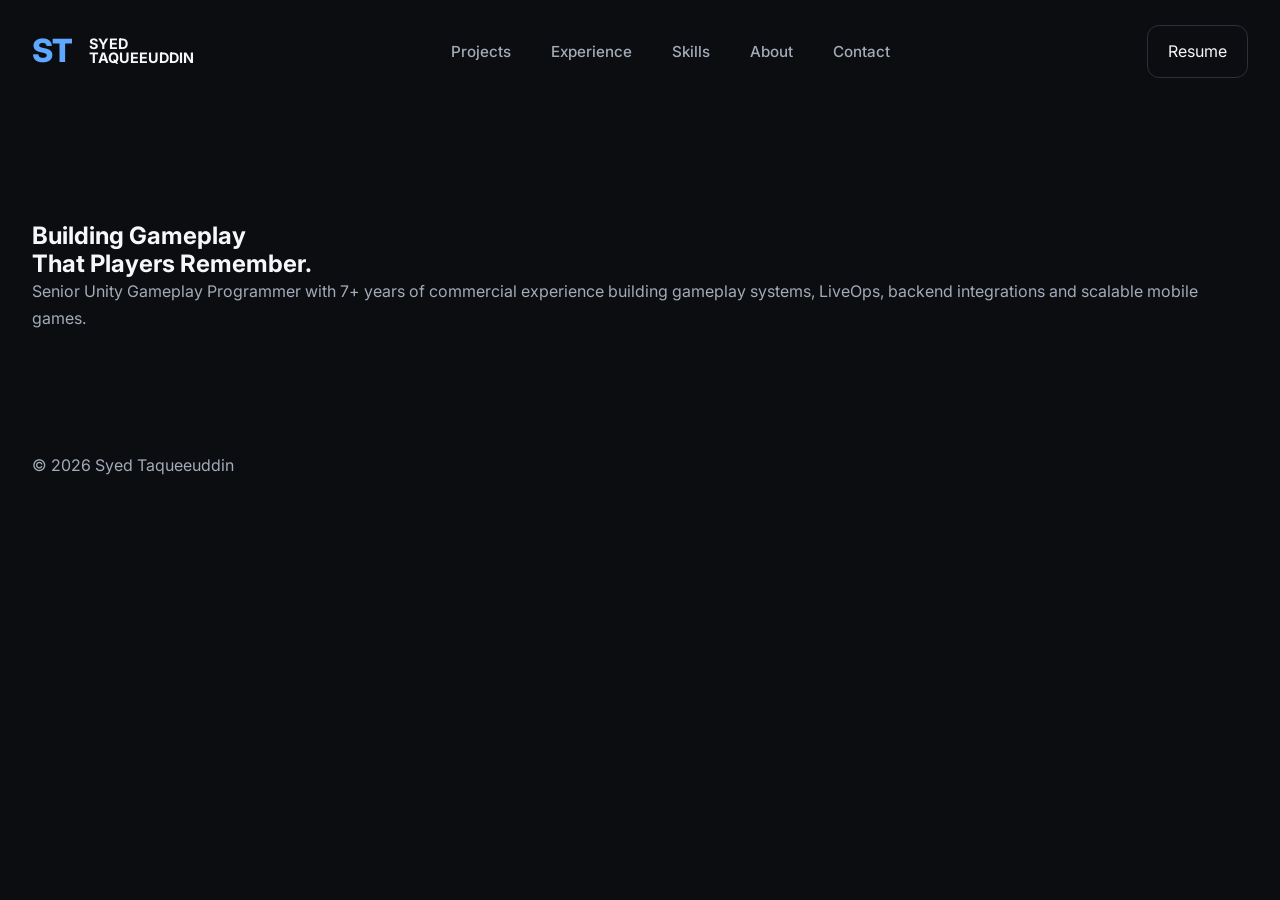
==== index.html @ 88756228 "update: Build premium navigation" ====
<!DOCTYPE html>
<html lang="en">

<head>

    <meta charset="UTF-8">

    <meta name="viewport"
          content="width=device-width, initial-scale=1.0">

    <title>Syed Taqueeuddin | Senior Unity Gameplay Programmer</title>

    <meta name="description"
          content="Senior Unity Gameplay Programmer with 7+ years of commercial experience.">

    <link rel="preconnect" href="https://fonts.googleapis.com">

    <link rel="preconnect"
          href="https://fonts.gstatic.com"
          crossorigin>

    <link rel="stylesheet" href="assets/css/base.css">
    <link rel="stylesheet" href="assets/css/layout.css">
    <link rel="stylesheet" href="assets/css/components.css">
    <link rel="stylesheet" href="assets/css/sections.css">
    <link rel="stylesheet" href="assets/css/utilities.css">

</head>

<body>

<header class="site-header">

    <div class="container">

        <nav class="navbar">

            <a href="#" class="logo">

                <span class="logo-mark">ST</span>

                <span class="logo-text">

                    <span>SYED</span>
                    <span>TAQUEEUDDIN</span>

                </span>

            </a>

            <ul class="nav-links">

                <li><a href="#projects">Projects</a></li>
                <li><a href="#experience">Experience</a></li>
                <li><a href="#skills">Skills</a></li>
                <li><a href="#about">About</a></li>
                <li><a href="#contact">Contact</a></li>

            </ul>

            <a href="#" class="resume-button">

                Resume

            </a>

        </nav>

    </div>

</header>

<main>

    <section class="hero">

        <div class="container">

            <h2>
                Building Gameplay
                <br>
                That Players Remember.
            </h2>

            <p>

                Senior Unity Gameplay Programmer with
                7+ years of commercial experience
                building gameplay systems, LiveOps,
                backend integrations and scalable
                mobile games.

            </p>

        </div>

    </section>

</main>

<footer>

    <div class="container">

        <p>

            © 2026 Syed Taqueeuddin

        </p>

    </div>

</footer>

<script src="assets/js/main.js"></script>

</body>

</html>
---- assets/css/base.css ----
/* ==========================================================================
   GOOGLE FONTS
   ========================================================================== */

@import url('https://fonts.googleapis.com/css2?family=Inter:wght@300;400;500;600;700;800;900&display=swap');


/* ==========================================================================
   DESIGN TOKENS
   ========================================================================== */

:root {

    /* Colors */

    --color-background: #0B0D10;
    --color-surface: #14181F;
    --color-surface-hover: #1A2029;
    --color-border: #2B313B;

    --color-text: #F5F7FA;
    --color-text-muted: #A3ABB8;

    --color-primary: #5FA8FF;
    --color-primary-hover: #7BB9FF;

    --color-success: #42C777;
    --color-warning: #F5B942;
    --color-danger: #E35D6A;


    /* Typography */

    --font-family: "Inter", sans-serif;

    --font-size-xs: 0.75rem;
    --font-size-sm: 0.875rem;
    --font-size-md: 1rem;
    --font-size-lg: 1.125rem;
    --font-size-xl: 1.5rem;
    --font-size-2xl: 2rem;
    --font-size-3xl: 3rem;
    --font-size-4xl: 4.5rem;


    /* Font Weight */

    --font-light: 300;
    --font-regular: 400;
    --font-medium: 500;
    --font-semibold: 600;
    --font-bold: 700;
    --font-extrabold: 800;


    /* Spacing */

    --space-1: 4px;
    --space-2: 8px;
    --space-3: 12px;
    --space-4: 16px;
    --space-5: 24px;
    --space-6: 32px;
    --space-7: 48px;
    --space-8: 64px;
    --space-9: 96px;
    --space-10: 128px;
    --space-11: 160px;


    /* Border Radius */

    --radius-sm: 8px;
    --radius-md: 12px;
    --radius-lg: 16px;
    --radius-xl: 24px;


    /* Shadows */

    --shadow-sm:
            0 4px 10px rgba(0,0,0,0.15);

    --shadow-lg:
            0 20px 50px rgba(0,0,0,0.35);


    /* Layout */

    --container-width: 1280px;

}


/* ==========================================================================
   RESET
   ========================================================================== */

*,
*::before,
*::after {

    margin: 0;
    padding: 0;

    box-sizing: border-box;

}


/* ==========================================================================
   HTML
   ========================================================================== */

html {

    scroll-behavior: smooth;

    color-scheme: dark;

}


/* ==========================================================================
   BODY
   ========================================================================== */

body {

    background: var(--color-background);

    color: var(--color-text);

    font-family: var(--font-family);

    font-size: var(--font-size-md);

    font-weight: var(--font-regular);

    line-height: 1.7;

    text-rendering: optimizeLegibility;

    -webkit-font-smoothing: antialiased;

    -moz-osx-font-smoothing: grayscale;

}


/* ==========================================================================
   TYPOGRAPHY
   ========================================================================== */

h1,
h2,
h3,
h4,
h5,
h6 {

    font-weight: var(--font-bold);

    line-height: 1.15;

}

p {

    color: var(--color-text-muted);

}


/* ==========================================================================
   LINKS
   ========================================================================== */

a {

    color: inherit;

    text-decoration: none;

    transition: color .25s ease;

}

a:hover {

    color: var(--color-primary);

}


/* ==========================================================================
   MEDIA
   ========================================================================== */

img {

    display: block;

    max-width: 100%;

}


/* ==========================================================================
   BUTTONS
   ========================================================================== */

button {

    font: inherit;

}


/* ==========================================================================
   TEXT SELECTION
   ========================================================================== */

::selection {

    background: var(--color-primary);

    color: white;

}


/* ==========================================================================
   SCROLLBAR
   ========================================================================== */

::-webkit-scrollbar {

    width: 10px;

}

::-webkit-scrollbar-track {

    background: var(--color-background);

}

::-webkit-scrollbar-thumb {

    background: #303744;

    border-radius: 999px;

}

::-webkit-scrollbar-thumb:hover {

    background: #4A5363;

}
---- assets/css/layout.css ----
/* ==========================================================================
   CONTAINER
   ========================================================================== */

.container {
    width: min(1280px, calc(100% - 64px));
    margin-inline: auto;
}

/* ==========================================================================
   SECTIONS
   ========================================================================== */

section {
    padding: 120px 0;
}

/* ==========================================================================
   FLEX UTILITIES
   ========================================================================== */

.flex {
    display: flex;
}

.flex-column {
    display: flex;
    flex-direction: column;
}

.flex-center {
    display: flex;
    justify-content: center;
    align-items: center;
}

/* ==========================================================================
   GRID
   ========================================================================== */

.grid {
    display: grid;
}

/* ==========================================================================
   RESPONSIVE
   ========================================================================== */

@media (max-width: 768px) {

    .container {
        width: calc(100% - 32px);
    }

    section {
        padding: 80px 0;
    }

}
---- assets/css/components.css ----
/* ==========================================================================
   HEADER
   ========================================================================== */

.site-header {

    position: sticky;
    top: 0;

    z-index: 1000;

    padding: 24px 0;

}

/* ==========================================================================
   NAVBAR
   ========================================================================== */

.navbar {

    display: flex;

    justify-content: space-between;

    align-items: center;

}

/* ==========================================================================
   LOGO
   ========================================================================== */

.logo {

    display: flex;

    align-items: center;

    gap: 16px;

}

.logo-mark {

    font-size: 2rem;

    font-weight: 800;

    color: var(--color-primary);

}

.logo-text {

    display: flex;

    flex-direction: column;

    line-height: 1;

}

.logo-text span:first-child {

    font-size: .9rem;

    font-weight: 700;

}

.logo-text span:last-child {

    font-size: .9rem;

    font-weight: 700;

}

/* ==========================================================================
   NAV LINKS
   ========================================================================== */

.nav-links {

    list-style: none;

    display: flex;

    gap: 40px;

}

.nav-links a {

    color: var(--color-text-muted);

    font-size: .95rem;

    font-weight: 500;

}

.nav-links a:hover {

    color: var(--color-text);

}

/* ==========================================================================
   RESUME BUTTON
   ========================================================================== */

.resume-button {

    border: 1px solid var(--color-border);

    border-radius: var(--radius-md);

    padding: 12px 20px;

    transition: .25s ease;

}

.resume-button:hover {

    border-color: var(--color-primary);

    color: var(--color-primary);

}
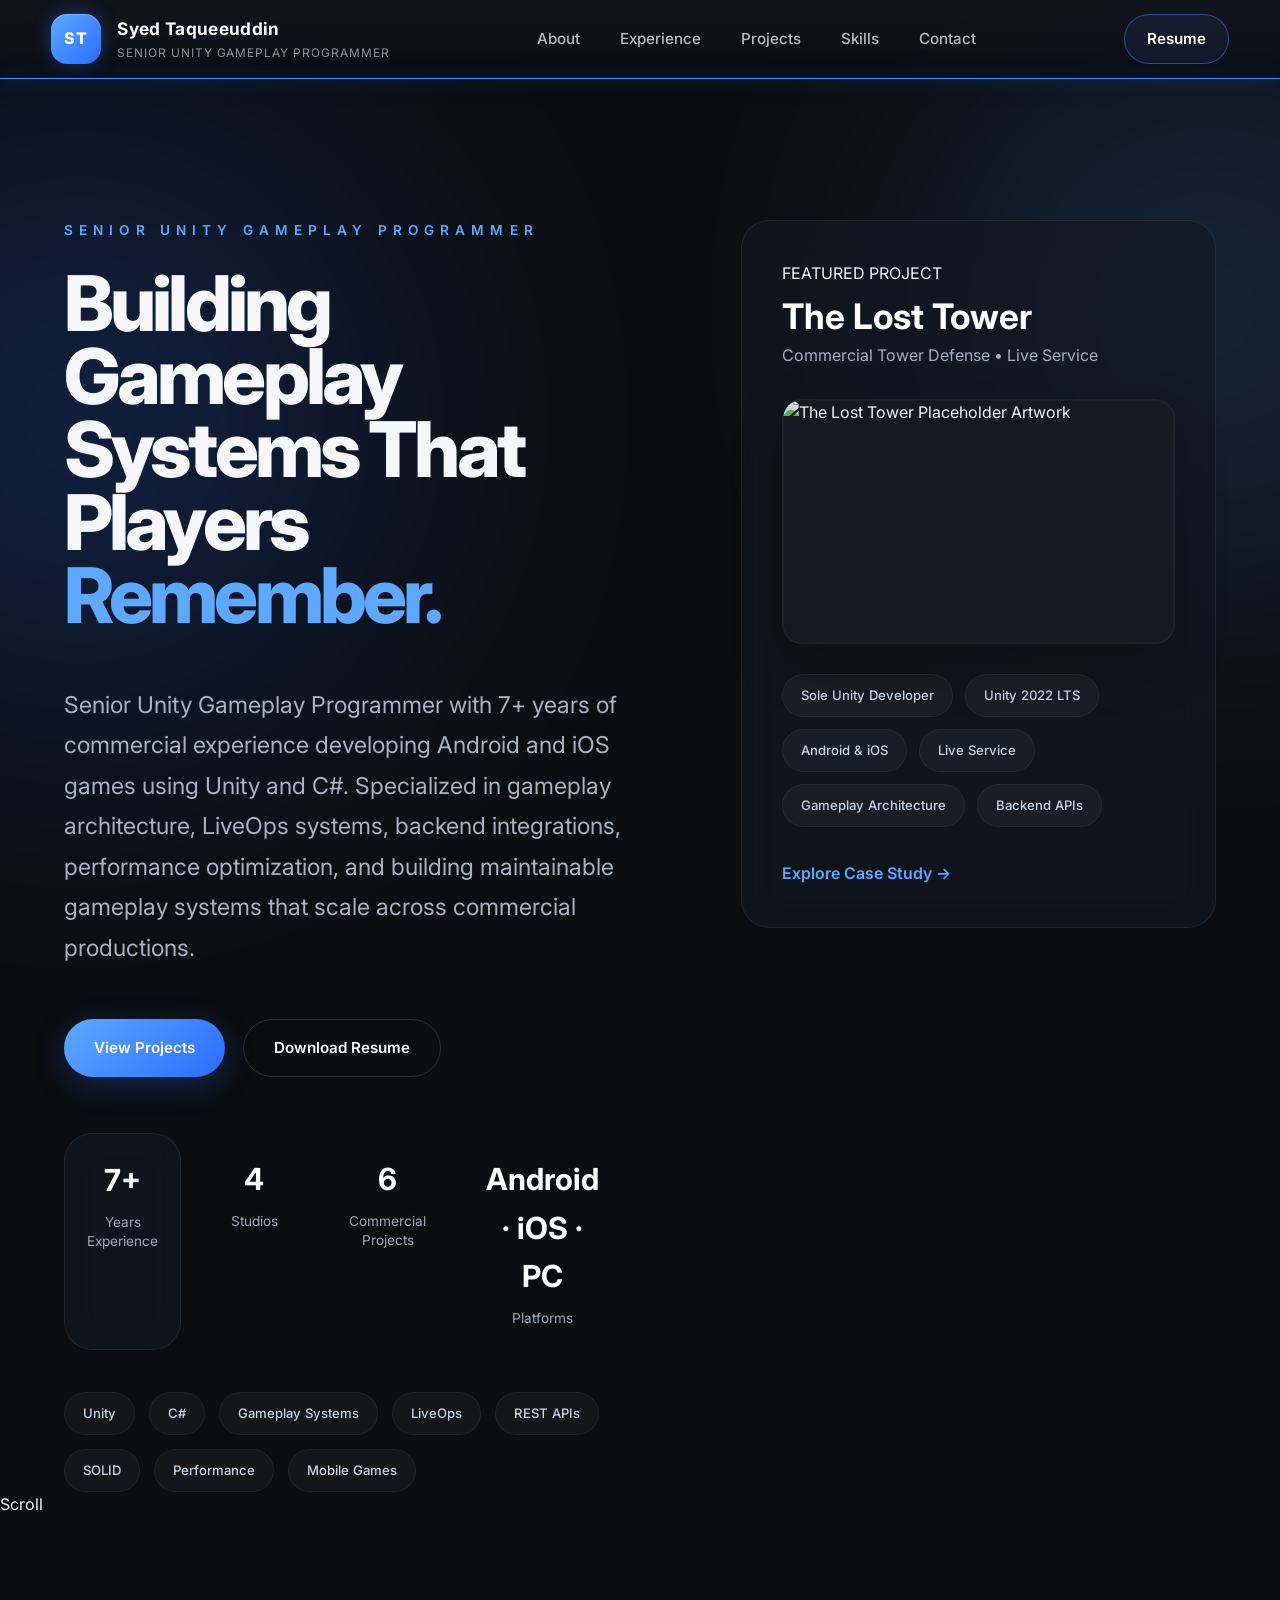
==== commit cd4d6c7e: "update: Premium Portfolio updated" ====
--- a/index.html
+++ b/index.html
@@ -5,112 +5,109 @@
 
     <meta charset="UTF-8">
 
-    <meta name="viewport"
-          content="width=device-width, initial-scale=1.0">
+    <meta name="viewport" content="width=device-width, initial-scale=1.0">
 
     <title>Syed Taqueeuddin | Senior Unity Gameplay Programmer</title>
 
-    <meta name="description"
-          content="Senior Unity Gameplay Programmer with 7+ years of commercial experience.">
+    <meta name="description" content="Senior Unity Gameplay Programmer with 7+ years of commercial experience building gameplay systems, LiveOps, backend integrations, scalable architecture and commercial mobile games.">
+
+    <meta name="author" content="Syed Taqueeuddin">
+
+    <meta name="theme-color" content="#0B0D10">
+
+    <!-- Google Fonts -->
 
     <link rel="preconnect" href="https://fonts.googleapis.com">
 
-    <link rel="preconnect"
-          href="https://fonts.gstatic.com"
-          crossorigin>
+    <link rel="preconnect" href="https://fonts.gstatic.com" crossorigin>
+
+    <link href="https://fonts.googleapis.com/css2?family=Inter:wght@300;400;500;600;700;800&display=swap" rel="stylesheet">
+
+    <!-- Styles -->
 
     <link rel="stylesheet" href="assets/css/base.css">
+
     <link rel="stylesheet" href="assets/css/layout.css">
+
     <link rel="stylesheet" href="assets/css/components.css">
-    <link rel="stylesheet" href="assets/css/sections.css">
-    <link rel="stylesheet" href="assets/css/utilities.css">
+
+    <link rel="stylesheet" href="assets/css/sections/hero.css">
+    
+    <link rel="stylesheet" href="assets/css/sections/featured-project.css">
+    
+    <link rel="stylesheet" href="assets/css/sections/engineering-highlights.css">
+    
+    <link rel="stylesheet" href="assets/css/sections/experience.css">
+    
+    <link rel="stylesheet" href="assets/css/sections/projects.css">
+    
+    <link rel="stylesheet" href="assets/css/sections/philosophy.css">
+    
+    <link rel="stylesheet" href="assets/css/sections/contact.css">
+    
+    <link rel="icon" href="assets/images/icons/favicon.ico">
 
 </head>
 
 <body>
 
-<header class="site-header">
+<!-- ===================================================== -->
+<!-- Header -->
+<!-- ===================================================== -->
 
-    <div class="container">
-
-        <nav class="navbar">
-
-            <a href="#" class="logo">
-
-                <span class="logo-mark">ST</span>
-
-                <span class="logo-text">
-
-                    <span>SYED</span>
-                    <span>TAQUEEUDDIN</span>
-
-                </span>
-
-            </a>
-
-            <ul class="nav-links">
-
-                <li><a href="#projects">Projects</a></li>
-                <li><a href="#experience">Experience</a></li>
-                <li><a href="#skills">Skills</a></li>
-                <li><a href="#about">About</a></li>
-                <li><a href="#contact">Contact</a></li>
-
-            </ul>
-
-            <a href="#" class="resume-button">
-
-                Resume
-
-            </a>
-
-        </nav>
-
-    </div>
-
-</header>
+<div id="header"></div>
 
 <main>
 
-    <section class="hero">
+    <!-- ================================================= -->
+    <!-- Hero -->
+    <!-- ================================================= -->
 
-        <div class="container">
+    <div id="hero"></div>
 
-            <h2>
-                Building Gameplay
-                <br>
-                That Players Remember.
-            </h2>
+    <!-- ================================================= -->
+    <!-- Featured Project -->
+    <!-- ================================================= -->
 
-            <p>
+    <div id="featured-project"></div>
 
-                Senior Unity Gameplay Programmer with
-                7+ years of commercial experience
-                building gameplay systems, LiveOps,
-                backend integrations and scalable
-                mobile games.
+    <!-- ================================================= -->
+    <!-- Engineering Highlights -->
+    <!-- ================================================= -->
 
-            </p>
+    <div id="engineering-highlights"></div>
 
-        </div>
+    <!-- ================================================= -->
+    <!-- Experience -->
+    <!-- ================================================= -->
 
-    </section>
+    <div id="experience"></div>
+
+    <!-- ================================================= -->
+    <!-- Projects -->
+    <!-- ================================================= -->
+
+    <div id="projects"></div>
+
+    <!-- ================================================= -->
+    <!-- Engineering Philosophy -->
+    <!-- ================================================= -->
+
+    <div id="philosophy"></div>
+
+    <!-- ================================================= -->
+    <!-- Contact -->
+    <!-- ================================================= -->
+
+    <div id="contact"></div>
 
 </main>
 
-<footer>
+<!-- ===================================================== -->
+<!-- Footer -->
+<!-- ===================================================== -->
 
-    <div class="container">
-
-        <p>
-
-            © 2026 Syed Taqueeuddin
-
-        </p>
-
-    </div>
-
-</footer>
+<div id="footer"></div>
 
 <script src="assets/js/main.js"></script>
 
--- a/assets/css/base.css
+++ b/assets/css/base.css
@@ -1,10 +1,3 @@
-/* ==========================================================================
-   GOOGLE FONTS
-   ========================================================================== */
-
-@import url('https://fonts.googleapis.com/css2?family=Inter:wght@300;400;500;600;700;800;900&display=swap');
-
-
 /* ==========================================================================
    DESIGN TOKENS
    ========================================================================== */
@@ -14,83 +7,45 @@
     /* Colors */
 
     --color-background: #0B0D10;
-    --color-surface: #14181F;
-    --color-surface-hover: #1A2029;
-    --color-border: #2B313B;
+    --color-surface: #141922;
+    --color-surface-light: #1B2230;
+
+    --color-primary: #5FA8FF;
+    --color-primary-hover: #7AB8FF;
 
     --color-text: #F5F7FA;
-    --color-text-muted: #A3ABB8;
+    --color-text-muted: #A7B0BE;
 
-    --color-primary: #5FA8FF;
-    --color-primary-hover: #7BB9FF;
-
-    --color-success: #42C777;
-    --color-warning: #F5B942;
-    --color-danger: #E35D6A;
-
+    --color-border: rgba(255,255,255,.08);
 
     /* Typography */
 
-    --font-family: "Inter", sans-serif;
-
-    --font-size-xs: 0.75rem;
-    --font-size-sm: 0.875rem;
-    --font-size-md: 1rem;
-    --font-size-lg: 1.125rem;
-    --font-size-xl: 1.5rem;
-    --font-size-2xl: 2rem;
-    --font-size-3xl: 3rem;
-    --font-size-4xl: 4.5rem;
-
-
-    /* Font Weight */
+    --font-family:
+            "Inter",
+            -apple-system,
+            BlinkMacSystemFont,
+            "Segoe UI",
+            sans-serif;
 
     --font-light: 300;
     --font-regular: 400;
     --font-medium: 500;
     --font-semibold: 600;
     --font-bold: 700;
-    --font-extrabold: 800;
-
-
-    /* Spacing */
-
-    --space-1: 4px;
-    --space-2: 8px;
-    --space-3: 12px;
-    --space-4: 16px;
-    --space-5: 24px;
-    --space-6: 32px;
-    --space-7: 48px;
-    --space-8: 64px;
-    --space-9: 96px;
-    --space-10: 128px;
-    --space-11: 160px;
-
-
-    /* Border Radius */
-
-    --radius-sm: 8px;
-    --radius-md: 12px;
-    --radius-lg: 16px;
-    --radius-xl: 24px;
-
-
-    /* Shadows */
-
-    --shadow-sm:
-            0 4px 10px rgba(0,0,0,0.15);
-
-    --shadow-lg:
-            0 20px 50px rgba(0,0,0,0.35);
-
 
     /* Layout */
 
     --container-width: 1280px;
 
+    --section-spacing: 140px;
+
+    --radius-sm: 8px;
+    --radius-md: 14px;
+    --radius-lg: 24px;
+
+    --transition: .25s ease;
+
 }
-
 
 /* ==========================================================================
    RESET
@@ -100,30 +55,19 @@
 *::before,
 *::after {
 
+    box-sizing: border-box;
+
     margin: 0;
+
     padding: 0;
 
-    box-sizing: border-box;
-
 }
-
-
-/* ==========================================================================
-   HTML
-   ========================================================================== */
 
 html {
 
     scroll-behavior: smooth;
 
-    color-scheme: dark;
-
 }
-
-
-/* ==========================================================================
-   BODY
-   ========================================================================== */
 
 body {
 
@@ -133,23 +77,50 @@
 
     font-family: var(--font-family);
 
-    font-size: var(--font-size-md);
+    line-height: 1.6;
 
-    font-weight: var(--font-regular);
-
-    line-height: 1.7;
+    -webkit-font-smoothing: antialiased;
 
     text-rendering: optimizeLegibility;
 
-    -webkit-font-smoothing: antialiased;
+}
 
-    -moz-osx-font-smoothing: grayscale;
+img {
+
+    display: block;
+
+    max-width: 100%;
 
 }
 
+a {
+
+    color: inherit;
+
+    text-decoration: none;
+
+}
+
+button {
+
+    font: inherit;
+
+    border: none;
+
+    background: none;
+
+    cursor: pointer;
+
+}
+
+ul {
+
+    list-style: none;
+
+}
 
 /* ==========================================================================
-   TYPOGRAPHY
+   GLOBAL TYPOGRAPHY
    ========================================================================== */
 
 h1,
@@ -159,9 +130,9 @@
 h5,
 h6 {
 
+    line-height: 1.1;
+
     font-weight: var(--font-bold);
-
-    line-height: 1.15;
 
 }
 
@@ -169,93 +140,4 @@
 
     color: var(--color-text-muted);
 
-}
-
-
-/* ==========================================================================
-   LINKS
-   ========================================================================== */
-
-a {
-
-    color: inherit;
-
-    text-decoration: none;
-
-    transition: color .25s ease;
-
-}
-
-a:hover {
-
-    color: var(--color-primary);
-
-}
-
-
-/* ==========================================================================
-   MEDIA
-   ========================================================================== */
-
-img {
-
-    display: block;
-
-    max-width: 100%;
-
-}
-
-
-/* ==========================================================================
-   BUTTONS
-   ========================================================================== */
-
-button {
-
-    font: inherit;
-
-}
-
-
-/* ==========================================================================
-   TEXT SELECTION
-   ========================================================================== */
-
-::selection {
-
-    background: var(--color-primary);
-
-    color: white;
-
-}
-
-
-/* ==========================================================================
-   SCROLLBAR
-   ========================================================================== */
-
-::-webkit-scrollbar {
-
-    width: 10px;
-
-}
-
-::-webkit-scrollbar-track {
-
-    background: var(--color-background);
-
-}
-
-::-webkit-scrollbar-thumb {
-
-    background: #303744;
-
-    border-radius: 999px;
-
-}
-
-::-webkit-scrollbar-thumb:hover {
-
-    background: #4A5363;
-
 }
--- a/assets/css/layout.css
+++ b/assets/css/layout.css
@@ -3,8 +3,11 @@
    ========================================================================== */
 
 .container {
-    width: min(1280px, calc(100% - 64px));
+
+    width: min(100% - 64px, var(--container-width));
+
     margin-inline: auto;
+
 }
 
 /* ==========================================================================
@@ -12,48 +15,100 @@
    ========================================================================== */
 
 section {
-    padding: 120px 0;
+
+    position: relative;
+
+    padding: var(--section-spacing) 0;
+
 }
 
 /* ==========================================================================
-   FLEX UTILITIES
+   GRID HELPERS
+   ========================================================================== */
+
+.grid {
+
+    display: grid;
+
+}
+
+.grid-2 {
+
+    display: grid;
+
+    grid-template-columns: repeat(2, minmax(0, 1fr));
+
+    gap: 64px;
+
+}
+
+.grid-3 {
+
+    display: grid;
+
+    grid-template-columns: repeat(3, minmax(0, 1fr));
+
+    gap: 40px;
+
+}
+
+/* ==========================================================================
+   FLEX HELPERS
    ========================================================================== */
 
 .flex {
+
     display: flex;
-}
 
-.flex-column {
-    display: flex;
-    flex-direction: column;
 }
 
 .flex-center {
+
     display: flex;
+
+    align-items: center;
+
     justify-content: center;
-    align-items: center;
+
 }
 
-/* ==========================================================================
-   GRID
-   ========================================================================== */
+.flex-between {
 
-.grid {
-    display: grid;
+    display: flex;
+
+    align-items: center;
+
+    justify-content: space-between;
+
 }
 
 /* ==========================================================================
    RESPONSIVE
    ========================================================================== */
 
-@media (max-width: 768px) {
+@media (max-width: 992px) {
+
+    .grid-2,
+    .grid-3 {
+
+        grid-template-columns: 1fr;
+
+    }
 
     .container {
-        width: calc(100% - 32px);
+
+        width: min(100% - 40px, var(--container-width));
+
     }
 
+}
+
+@media (max-width: 640px) {
+
     section {
-        padding: 80px 0;
+
+        padding: 96px 0;
+
     }
 
 }
--- a/assets/css/components.css
+++ b/assets/css/components.css
@@ -1,132 +1,588 @@
-/* ==========================================================================
+/* ===========================================================
    HEADER
-   ========================================================================== */
-
-.site-header {
-
-    position: sticky;
-    top: 0;
-
-    z-index: 1000;
-
-    padding: 24px 0;
-
-}
-
-/* ==========================================================================
-   NAVBAR
-   ========================================================================== */
-
-.navbar {
-
-    display: flex;
-
-    justify-content: space-between;
-
-    align-items: center;
-
-}
-
-/* ==========================================================================
-   LOGO
-   ========================================================================== */
-
-.logo {
-
-    display: flex;
-
-    align-items: center;
-
-    gap: 16px;
-
-}
-
-.logo-mark {
-
-    font-size: 2rem;
-
-    font-weight: 800;
-
-    color: var(--color-primary);
-
-}
-
-.logo-text {
-
-    display: flex;
-
-    flex-direction: column;
-
-    line-height: 1;
-
-}
-
-.logo-text span:first-child {
-
-    font-size: .9rem;
-
-    font-weight: 700;
-
-}
-
-.logo-text span:last-child {
-
-    font-size: .9rem;
-
-    font-weight: 700;
-
-}
-
-/* ==========================================================================
-   NAV LINKS
-   ========================================================================== */
-
-.nav-links {
-
-    list-style: none;
-
-    display: flex;
-
-    gap: 40px;
-
-}
-
-.nav-links a {
-
-    color: var(--color-text-muted);
-
-    font-size: .95rem;
-
-    font-weight: 500;
-
-}
-
-.nav-links a:hover {
-
-    color: var(--color-text);
-
-}
-
-/* ==========================================================================
-   RESUME BUTTON
-   ========================================================================== */
-
-.resume-button {
-
-    border: 1px solid var(--color-border);
-
-    border-radius: var(--radius-md);
-
-    padding: 12px 20px;
-
-    transition: .25s ease;
-
-}
-
-.resume-button:hover {
-
-    border-color: var(--color-primary);
-
-    color: var(--color-primary);
+=========================================================== */
+
+.site-header{
+
+    position:fixed;
+
+    top:0;
+    left:0;
+    right:0;
+
+    z-index:1000;
+
+    background:rgba(10,13,20,.82);
+
+    backdrop-filter:blur(22px);
+
+    -webkit-backdrop-filter:blur(22px);
+
+    border-bottom:1px solid rgba(255,255,255,.05);
+
+    transition:
+            background .35s ease,
+            border-color .35s ease,
+            box-shadow .35s ease;
+
+}
+
+.site-header::before{
+
+    content:"";
+
+    position:absolute;
+
+    inset:0;
+
+    pointer-events:none;
+
+    background:
+            linear-gradient(
+                    180deg,
+                    rgba(255,255,255,.03),
+                    rgba(255,255,255,0)
+            );
+
+}
+
+.header-container{
+
+    width:min(1180px,92%);
+
+    margin:auto;
+
+    height:78px;
+
+    display:flex;
+
+    align-items:center;
+
+    justify-content:space-between;
+
+    position:relative;
+
+    z-index:2;
+
+}
+
+/* ===========================================================
+   BLUE GLOW
+=========================================================== */
+
+.header-glow{
+
+    position:absolute;
+
+    left:0;
+
+    right:0;
+
+    bottom:-1px;
+
+    width:100%;
+
+    height:1px;
+
+    background:#4d90ff;
+
+    box-shadow:
+
+            0 0 16px rgba(77,144,255,.75),
+
+            0 0 32px rgba(77,144,255,.45),
+
+            0 0 60px rgba(77,144,255,.22);
+
+}
+
+/* ===========================================================
+   BRAND
+=========================================================== */
+
+.brand{
+
+    display:flex;
+
+    align-items:center;
+
+    gap:16px;
+
+    text-decoration:none;
+
+}
+
+.brand-badge{
+
+    width:50px;
+
+    height:50px;
+
+    border-radius:16px;
+
+    display:flex;
+
+    align-items:center;
+
+    justify-content:center;
+
+    font-size:1rem;
+
+    font-weight:800;
+
+    letter-spacing:.06em;
+
+    color:#ffffff;
+
+    background:
+
+            linear-gradient(
+                    135deg,
+                    #5ca9ff,
+                    #2b6dff
+            );
+
+    box-shadow:
+
+            0 0 18px rgba(72,130,255,.35),
+
+            inset 0 1px 1px rgba(255,255,255,.25);
+
+    transition:
+            transform .35s ease,
+            box-shadow .35s ease;
+
+}
+
+.brand:hover .brand-badge{
+
+    transform:translateY(-2px);
+
+    box-shadow:
+
+            0 0 28px rgba(77,144,255,.65),
+
+            0 10px 30px rgba(31,80,200,.35);
+
+}
+
+.brand-text{
+
+    display:flex;
+
+    flex-direction:column;
+
+}
+
+.brand-name{
+
+    font-size:1.08rem;
+
+    font-weight:700;
+
+    color:#ffffff;
+
+    letter-spacing:.02em;
+
+}
+
+.brand-role{
+
+    margin-top:2px;
+
+    font-size:.74rem;
+
+    letter-spacing:.08em;
+
+    text-transform:uppercase;
+
+    color:rgba(255,255,255,.55);
+
+}
+
+/* ===========================================================
+   NAVIGATION
+=========================================================== */
+
+.desktop-nav{
+
+    display:flex;
+
+    align-items:center;
+
+    gap:40px;
+
+}
+
+.desktop-nav a{
+
+    position:relative;
+
+    text-decoration:none;
+
+    color:rgba(255,255,255,.72);
+
+    font-size:.95rem;
+
+    font-weight:500;
+
+    transition:
+
+            color .3s ease,
+
+            transform .3s ease;
+
+}
+
+.desktop-nav a:hover{
+
+    color:#ffffff;
+
+    transform:translateY(-1px);
+
+}
+
+.desktop-nav a::after{
+
+    content:"";
+
+    position:absolute;
+
+    left:50%;
+
+    bottom:-10px;
+
+    transform:translateX(-50%);
+
+    width:0;
+
+    height:2px;
+
+    border-radius:50px;
+
+    background:#4d90ff;
+
+    transition:width .3s ease;
+
+    box-shadow:
+
+            0 0 10px rgba(77,144,255,.9);
+
+}
+
+.desktop-nav a:hover::after{
+
+    width:100%;
+
+}
+
+/* ===========================================================
+   RESUME
+=========================================================== */
+
+.header-actions{
+
+    display:flex;
+
+    align-items:center;
+
+}
+
+.resume-link{
+
+    color:#ffffff;
+
+    text-decoration:none;
+
+    font-size:.95rem;
+
+    font-weight:600;
+
+    padding:12px 22px;
+
+    border-radius:999px;
+
+    border:1px solid rgba(77,144,255,.45);
+
+    background:rgba(77,144,255,.08);
+
+    transition:
+
+            transform .35s ease,
+
+            border-color .35s ease,
+
+            background .35s ease,
+
+            box-shadow .35s ease;
+
+}
+
+.resume-link:hover{
+
+    transform:translateY(-2px);
+
+    background:rgba(77,144,255,.16);
+
+    border-color:#4d90ff;
+
+    box-shadow:
+
+            0 0 18px rgba(77,144,255,.35),
+
+            0 8px 22px rgba(0,0,0,.28);
+
+}
+
+/* ===========================================================
+   HEADER HOVER
+=========================================================== */
+
+.site-header:hover{
+
+    background:rgba(10,14,22,.88);
+
+    border-bottom:1px solid rgba(77,144,255,.18);
+
+}
+
+/* ===========================================================
+   RESPONSIVE
+=========================================================== */
+
+@media (max-width:1024px){
+
+    .desktop-nav{
+
+        gap:28px;
+
+    }
+
+}
+
+@media (max-width:860px){
+
+    .desktop-nav{
+
+        display:none;
+
+    }
+
+    .brand-role{
+
+        display:none;
+
+    }
+
+}
+
+@media (max-width:640px){
+
+    .header-container{
+
+        height:72px;
+
+    }
+
+    .brand-badge{
+
+        width:44px;
+
+        height:44px;
+
+        border-radius:14px;
+
+        font-size:.9rem;
+
+    }
+
+    .brand-name{
+
+        font-size:1rem;
+
+    }
+
+    .resume-link{
+
+        padding:10px 18px;
+
+        font-size:.9rem;
+
+    }
+
+}
+
+@media (max-width:420px){
+
+    .brand-text{
+
+        display:none;
+
+    }
+
+}
+/* ===========================================================
+   BUTTONS
+=========================================================== */
+.btn-primary,
+.btn-secondary{
+
+    display:inline-flex;
+
+    align-items:center;
+
+    justify-content:center;
+
+    gap:.5rem;
+
+    padding:16px 30px;
+
+    border-radius:999px;
+
+    font-size:.95rem;
+
+    font-weight:600;
+
+    text-decoration:none;
+
+    cursor:pointer;
+
+    transition:
+            transform .3s ease,
+            background .3s ease,
+            border-color .3s ease,
+            color .3s ease,
+            box-shadow .3s ease;
+
+}
+.btn-primary{
+
+    color:#ffffff;
+
+    background:linear-gradient(
+            135deg,
+            #5EA8FF,
+            #2B6DFF
+    );
+
+    border:none;
+
+    box-shadow:
+            0 8px 30px rgba(45,110,255,.28);
+
+}
+.btn-primary:hover{
+
+    transform:translateY(-3px);
+
+    box-shadow:
+            0 16px 40px rgba(45,110,255,.45);
+
+}
+.btn-secondary{
+
+    color:#ffffff;
+
+    background:transparent;
+
+    border:1px solid rgba(255,255,255,.14);
+
+}
+.btn-secondary:hover{
+
+    transform:translateY(-3px);
+
+    border-color:#5EA8FF;
+
+    background:rgba(94,168,255,.08);
+
+}
+/* ===========================================================
+   GLASS CARD
+=========================================================== */
+.glass-card{
+
+    background:rgba(19,24,34,.72);
+
+    border:1px solid rgba(255,255,255,.08);
+
+    backdrop-filter:blur(18px);
+
+    -webkit-backdrop-filter:blur(18px);
+
+    border-radius:28px;
+
+    transition:
+            transform .35s ease,
+            border-color .35s ease,
+            box-shadow .35s ease;
+
+}
+.glass-card:hover{
+
+    transform:translateY(-6px);
+
+    border-color:rgba(94,168,255,.25);
+
+    box-shadow:
+            0 30px 70px rgba(0,0,0,.30);
+
+}
+/* ===========================================================
+   TECHNOLOGY CHIP
+=========================================================== */
+.tech-chip{
+
+    display:inline-flex;
+
+    align-items:center;
+
+    justify-content:center;
+
+    padding:10px 18px;
+
+    border-radius:999px;
+
+    background:rgba(255,255,255,.04);
+
+    border:1px solid rgba(255,255,255,.06);
+
+    color:#C8D4E7;
+
+    font-size:.82rem;
+
+    font-weight:500;
+
+    transition:
+            background .25s ease,
+            border-color .25s ease,
+            transform .25s ease;
+
+}
+.tech-chip:hover{
+
+    transform:translateY(-2px);
+
+    border-color:#5EA8FF;
+
+    background:rgba(94,168,255,.08);
+
+}
+/* ===========================================================
+   SECTION LABEL
+=========================================================== */
+.section-label{
+
+    display:inline-block;
+
+    color:#5EA8FF;
+
+    text-transform:uppercase;
+
+    letter-spacing:.28em;
+
+    font-size:.82rem;
+
+    font-weight:600;
 
 }
--- a/assets/css/sections/hero.css
+++ b/assets/css/sections/hero.css
@@ -0,0 +1,322 @@
+/* ===========================================================
+   HERO
+=========================================================== */
+.hero-section{
+
+    position:relative;
+
+    overflow:hidden;
+
+    min-height:115vh;
+
+    padding-top:220px;
+
+    padding-bottom:120px;
+
+    background:#0B0D10;
+
+}
+.hero-container{
+
+    width:min(1280px,90%);
+
+    margin:0 auto;
+
+    display:grid;
+
+    grid-template-columns:1.08fr .92fr;
+
+    align-items:start;
+
+    gap:120px;
+
+    position:relative;
+
+    z-index:2;
+
+}
+.hero-content{
+
+    display:flex;
+
+    flex-direction:column;
+
+    align-items:flex-start;
+
+}
+.hero-background{
+
+    position:absolute;
+
+    inset:0;
+
+    overflow:hidden;
+
+    pointer-events:none;
+
+}
+.hero-glow{
+
+    position:absolute;
+
+    border-radius:50%;
+
+    filter:blur(140px);
+
+    opacity:.22;
+
+}
+.hero-glow-1{
+
+    width:600px;
+
+    height:600px;
+
+    background:#2B6DFF;
+
+    left:-220px;
+
+    top:120px;
+
+}
+.hero-glow-2{
+
+    width:500px;
+
+    height:500px;
+
+    background:#4E9DFF;
+
+    right:-180px;
+
+    top:60px;
+
+}
+.hero-eyebrow{
+
+    margin-bottom:26px;
+
+    color:#5EA8FF;
+
+    text-transform:uppercase;
+
+    letter-spacing:.45em;
+
+    font-size:.85rem;
+
+    font-weight:600;
+
+}
+.hero-title{
+
+    max-width:820px;
+
+    margin:0;
+
+    font-size:clamp(3.8rem,6vw,6.2rem);
+
+    line-height:.95;
+
+    font-weight:800;
+
+    letter-spacing:-.05em;
+
+    color:#F5F7FA;
+
+}
+.hero-description{
+
+    max-width:640px;
+
+    margin-top:52px;
+
+    color:#A9B3C2;
+
+    font-size:1.45rem;
+
+    line-height:1.75;
+
+}
+.hero-actions{
+
+    display:flex;
+
+    gap:18px;
+
+    margin-top:50px;
+
+    flex-wrap:wrap;
+
+}
+.hero-highlight{
+
+    color:#5EA8FF;
+
+}
+.hero-project-card{
+
+    padding:40px;
+    max-width:520px;
+
+    justify-self:end;
+
+}
+.project-preview{
+
+    margin:30px 0;
+
+    border-radius:20px;
+
+    overflow:hidden;
+
+    aspect-ratio:16 / 10;
+
+    background:#141922;
+    
+    border:1px solid rgba(255,255,255,.05);
+
+    display:flex;
+
+    align-items:center;
+
+    justify-content:center;
+
+    position:relative;
+
+    box-shadow:
+
+            inset 0 0 0 1px rgba(255,255,255,.03),
+
+            0 20px 50px rgba(0,0,0,.25);
+
+}
+.project-preview img{
+
+    width:100%;
+
+    height:100%;
+
+    object-fit:cover;
+
+    transition:
+            transform .5s ease,
+            opacity .35s ease;
+
+}
+/* ===========================================================
+   HERO STATS
+=========================================================== */
+
+.hero-stats{
+
+    display:grid;
+
+    grid-template-columns:repeat(4,1fr);
+
+    gap:16px;
+
+    margin-top:56px;
+
+}
+.hero-stat{
+
+    padding:22px;
+
+    text-align:center;
+
+}
+.hero-stat-number{
+
+    display:block;
+
+    font-size:1.9rem;
+
+    font-weight:700;
+
+    color:#FFFFFF;
+
+    margin-bottom:8px;
+
+}
+.hero-stat-label{
+
+    display:block;
+
+    color:#9FA8B7;
+
+    font-size:.85rem;
+
+    line-height:1.4;
+
+}
+.hero-technologies{
+
+    display:flex;
+
+    flex-wrap:wrap;
+
+    gap:14px;
+
+    margin-top:42px;
+
+}
+.project-highlights{
+
+    display:flex;
+
+    flex-wrap:wrap;
+
+    gap:12px;
+
+    margin-bottom:28px;
+
+}
+.hero-project-card:hover .project-preview img{
+
+    transform:scale(1.03);
+
+}
+.hero-project-card h2{
+
+    margin:10px 0 8px;
+
+    font-size:2.2rem;
+
+    font-weight:700;
+
+    color:#FFFFFF;
+
+}
+.project-type{
+
+    color:#A5AFBF;
+
+    margin-bottom:30px;
+
+    font-size:1rem;
+
+}
+.project-link{
+
+    display:inline-flex;
+
+    align-items:center;
+
+    gap:10px;
+
+    margin-top:6px;
+
+    color:#5EA8FF;
+
+    text-decoration:none;
+
+    font-weight:600;
+
+    transition:.3s;
+
+}
+.project-link:hover{
+
+    transform:translateX(5px);
+
+}
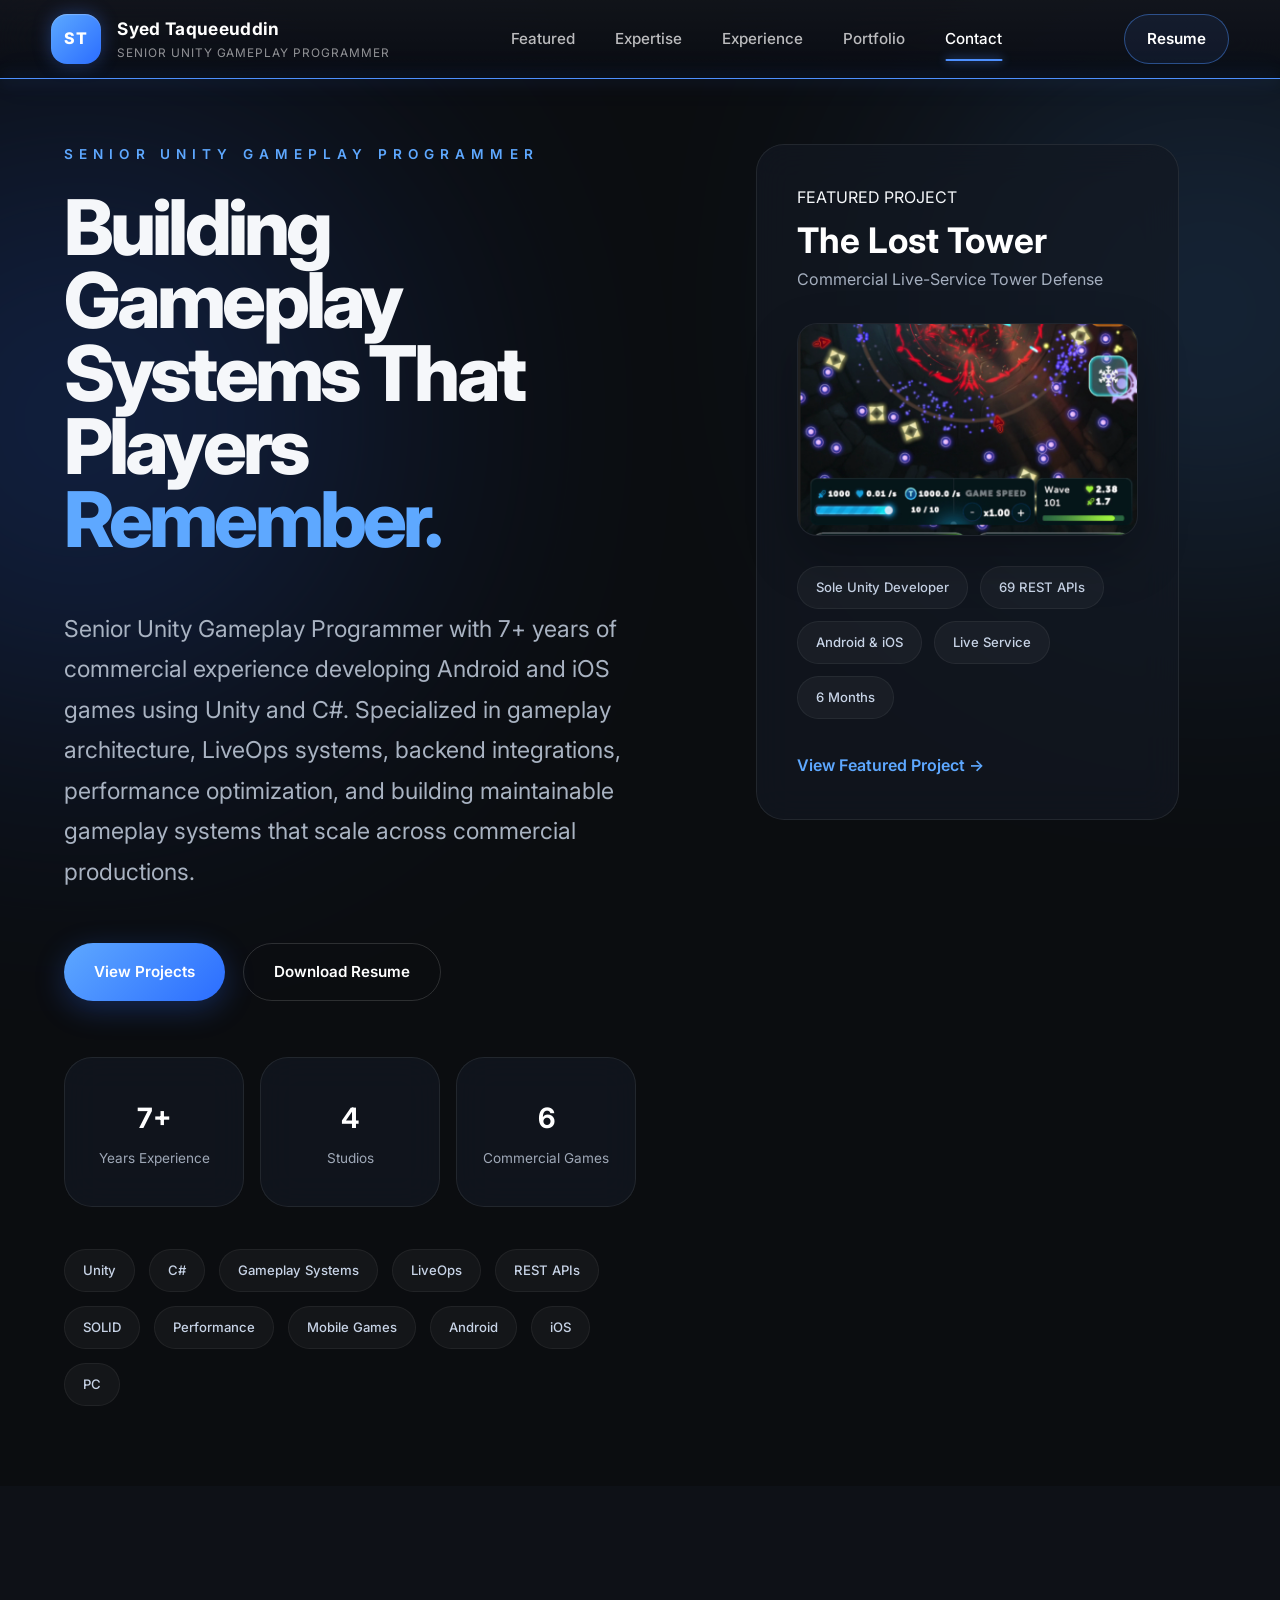
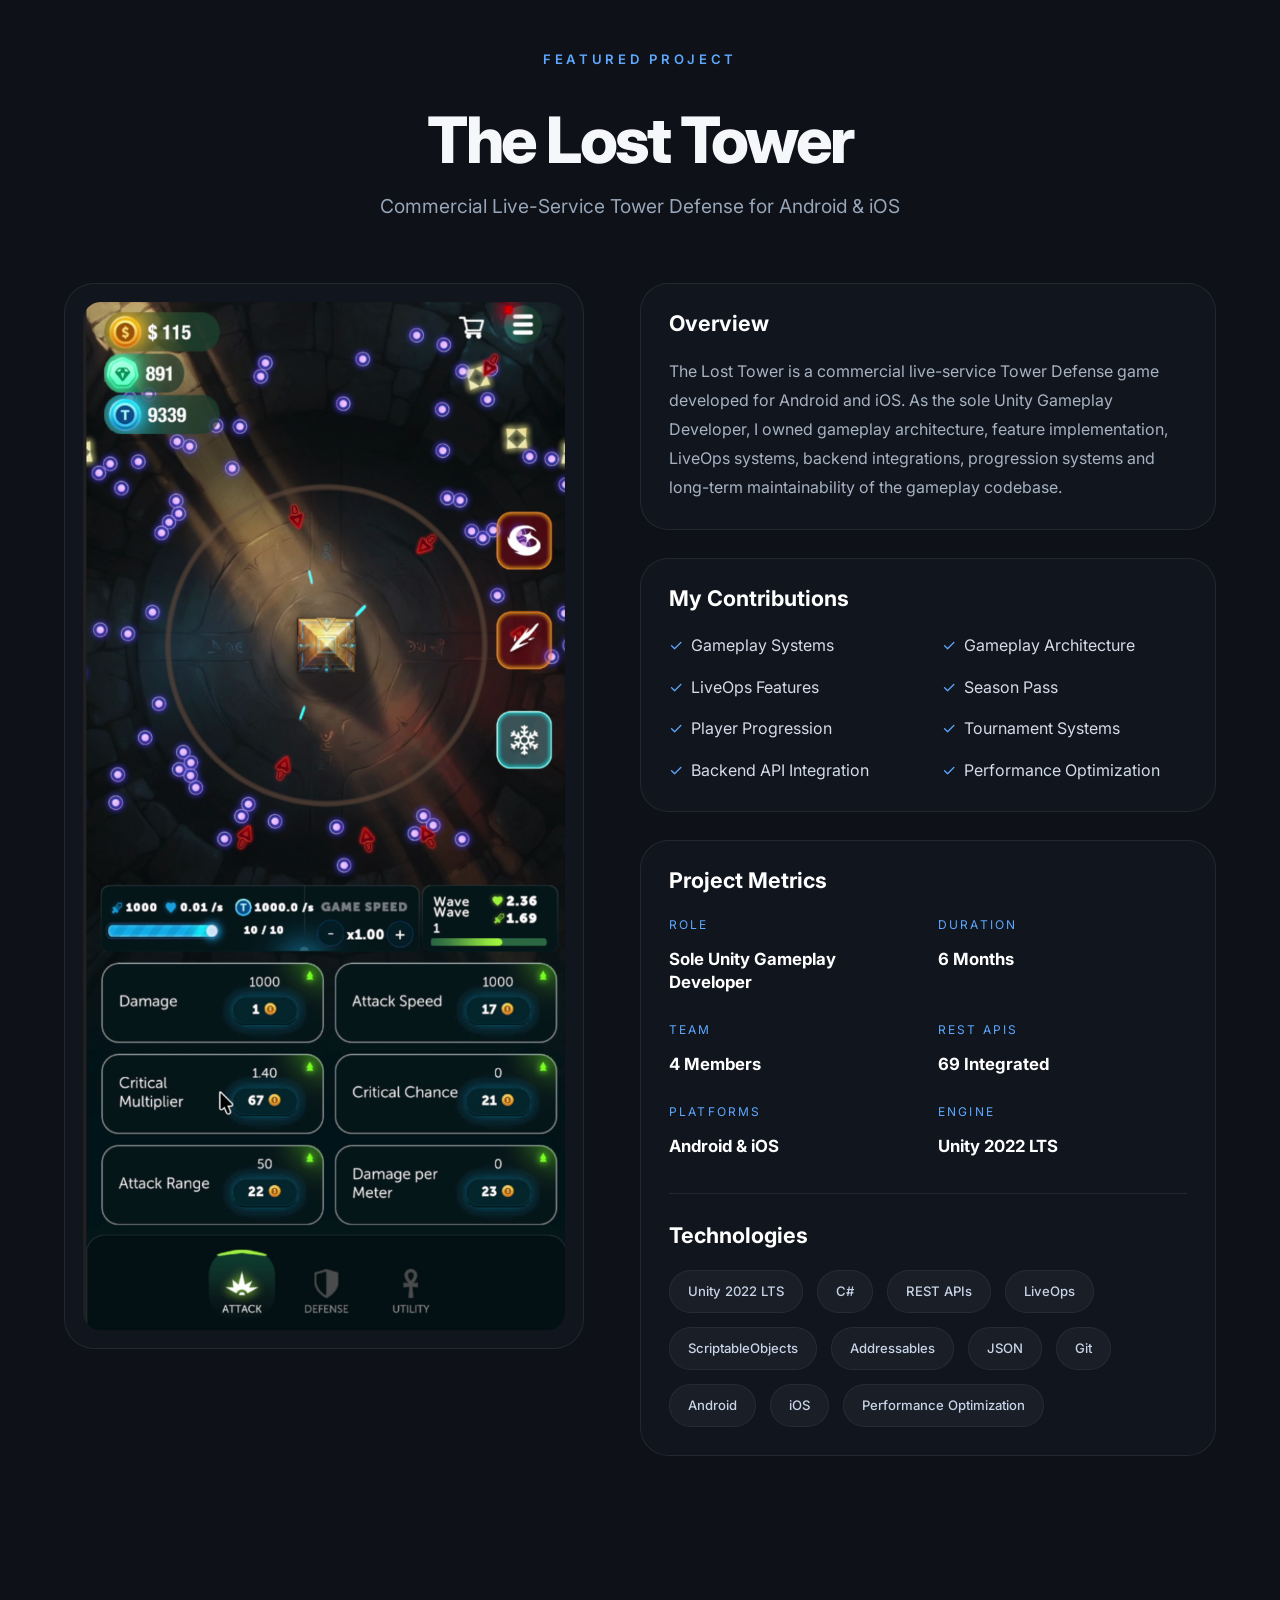
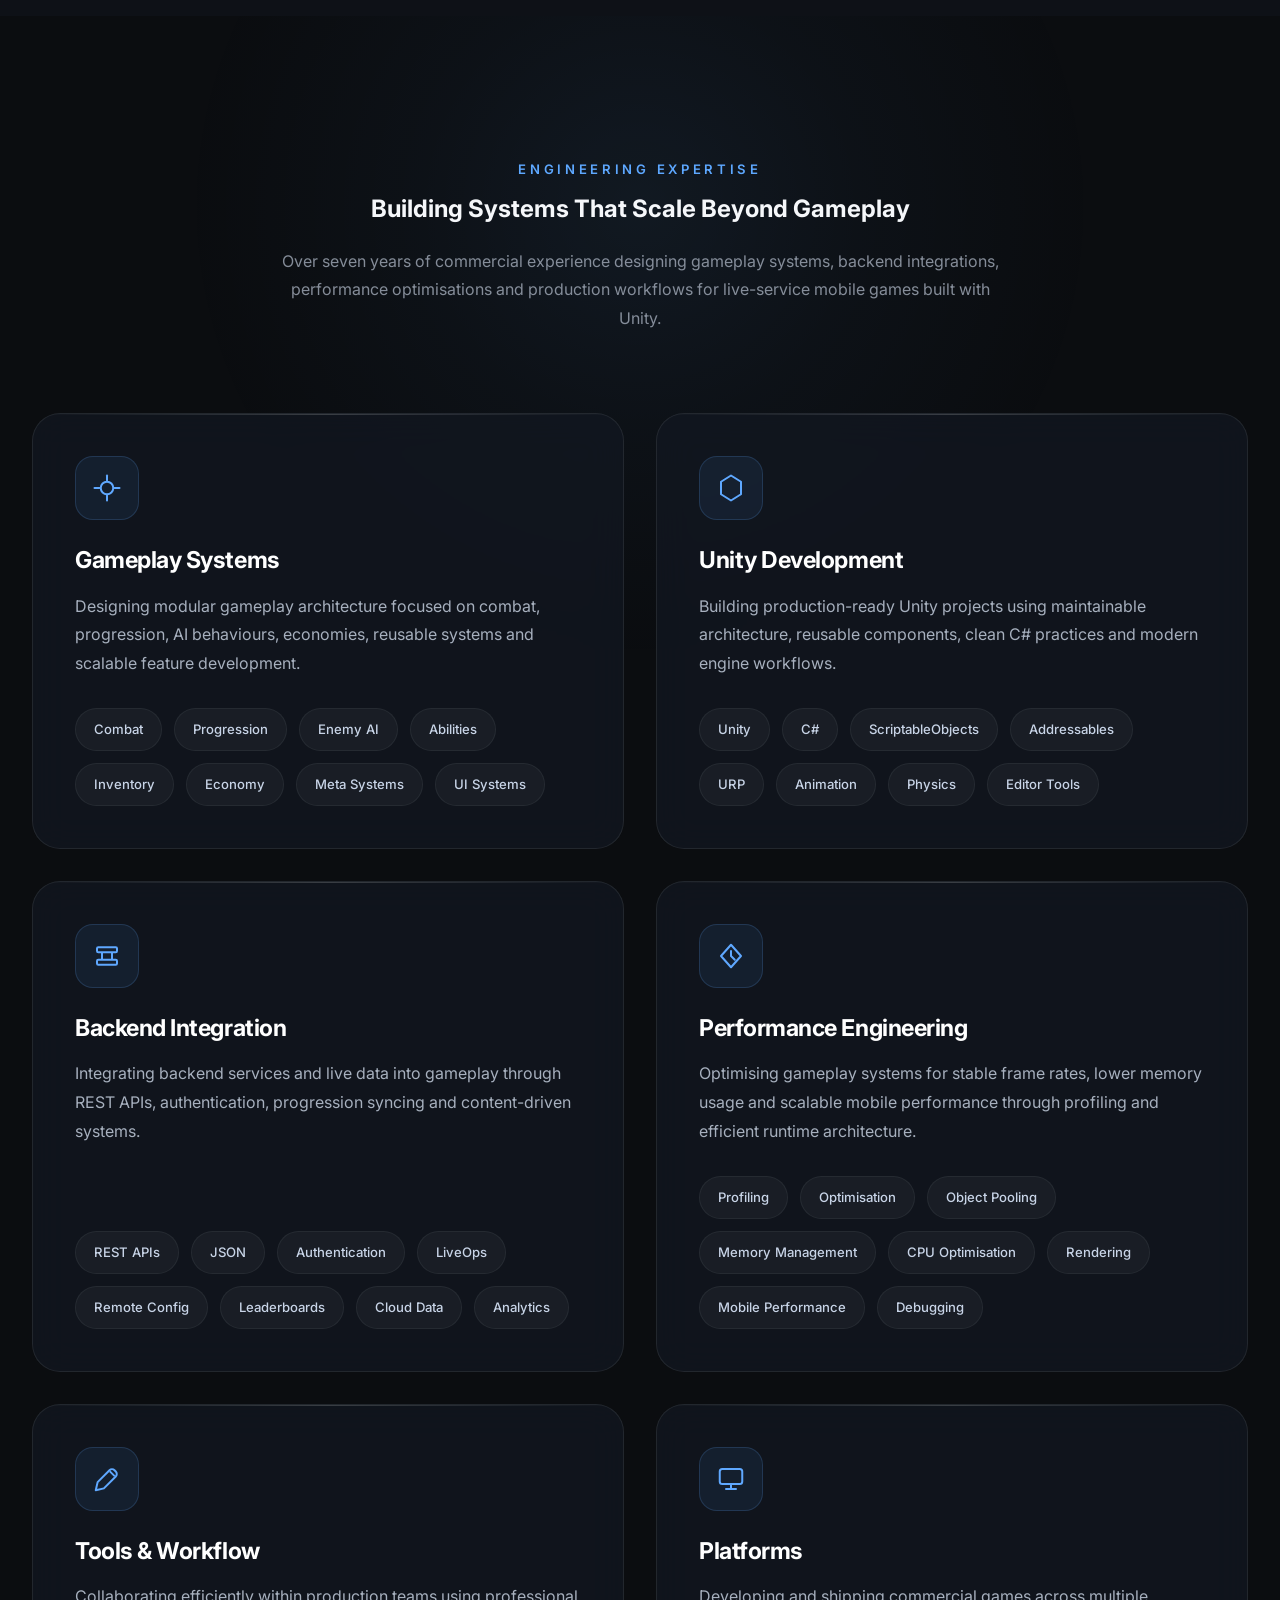
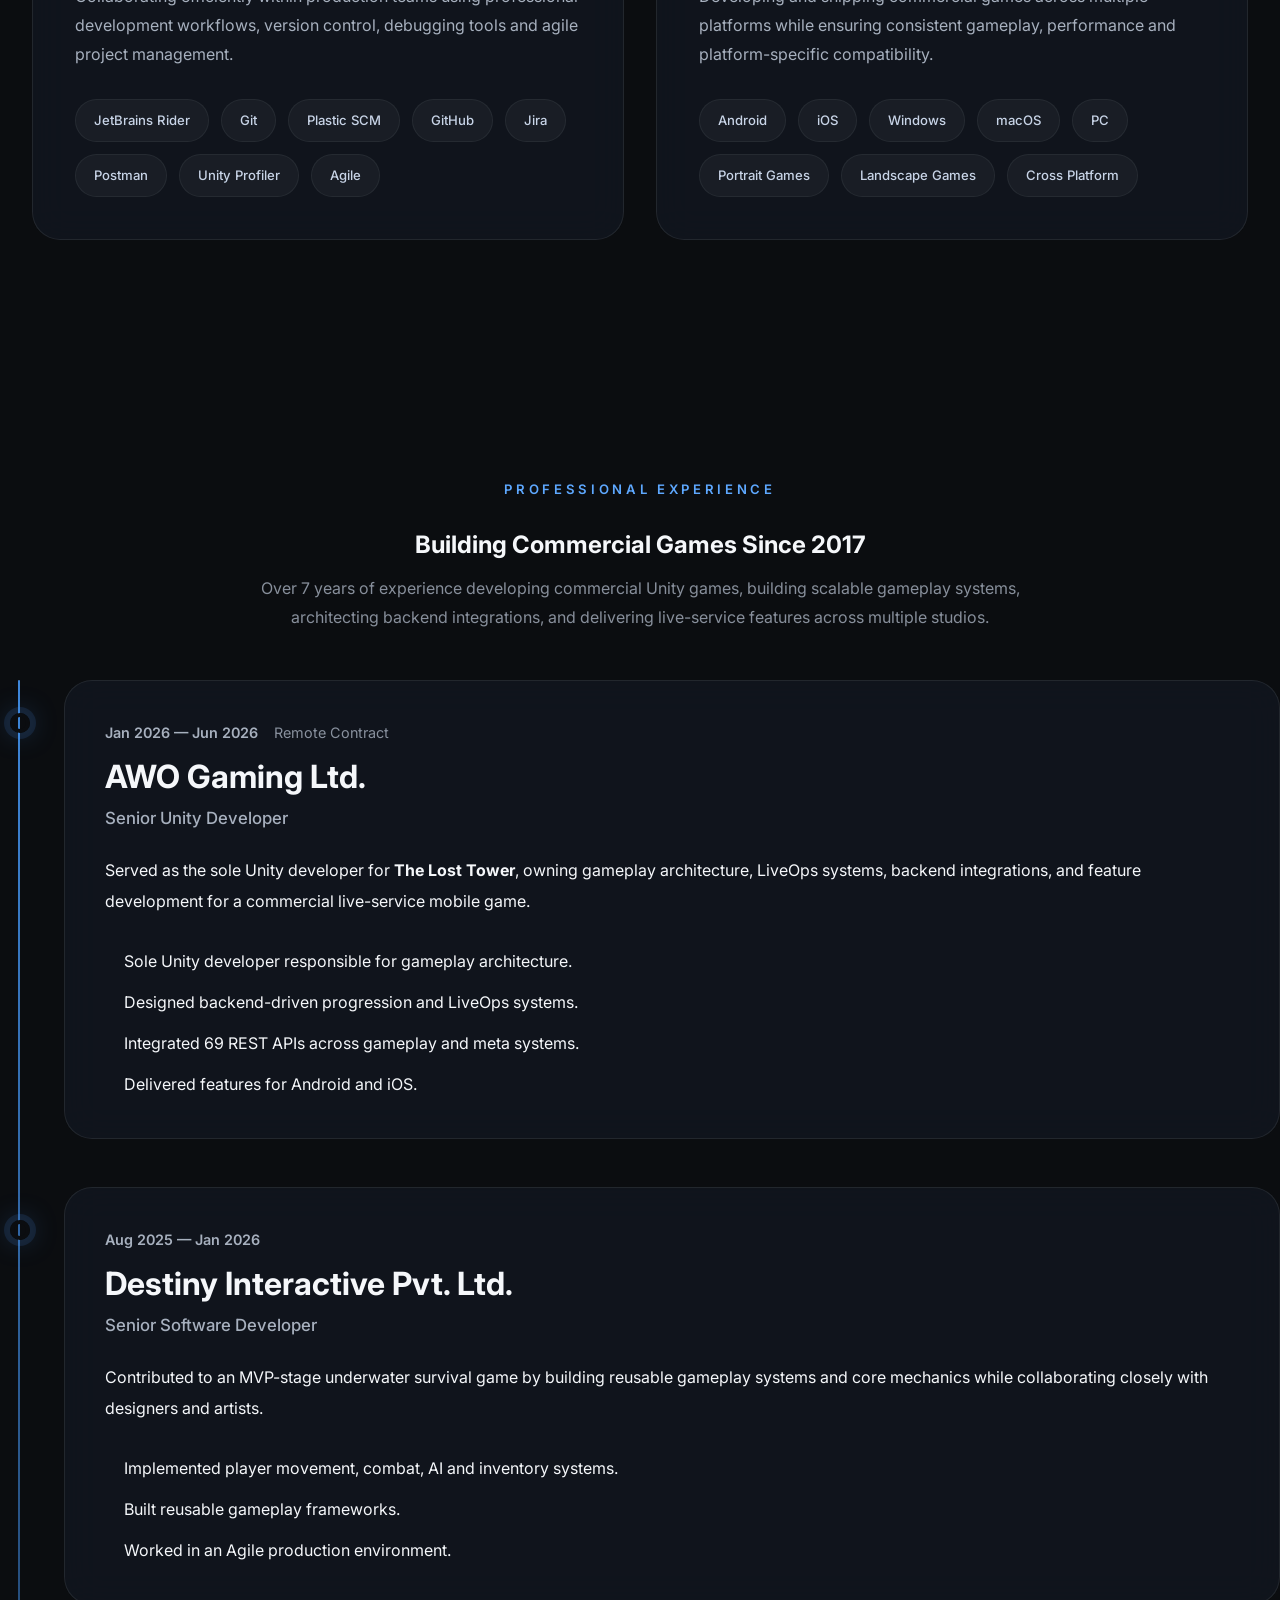
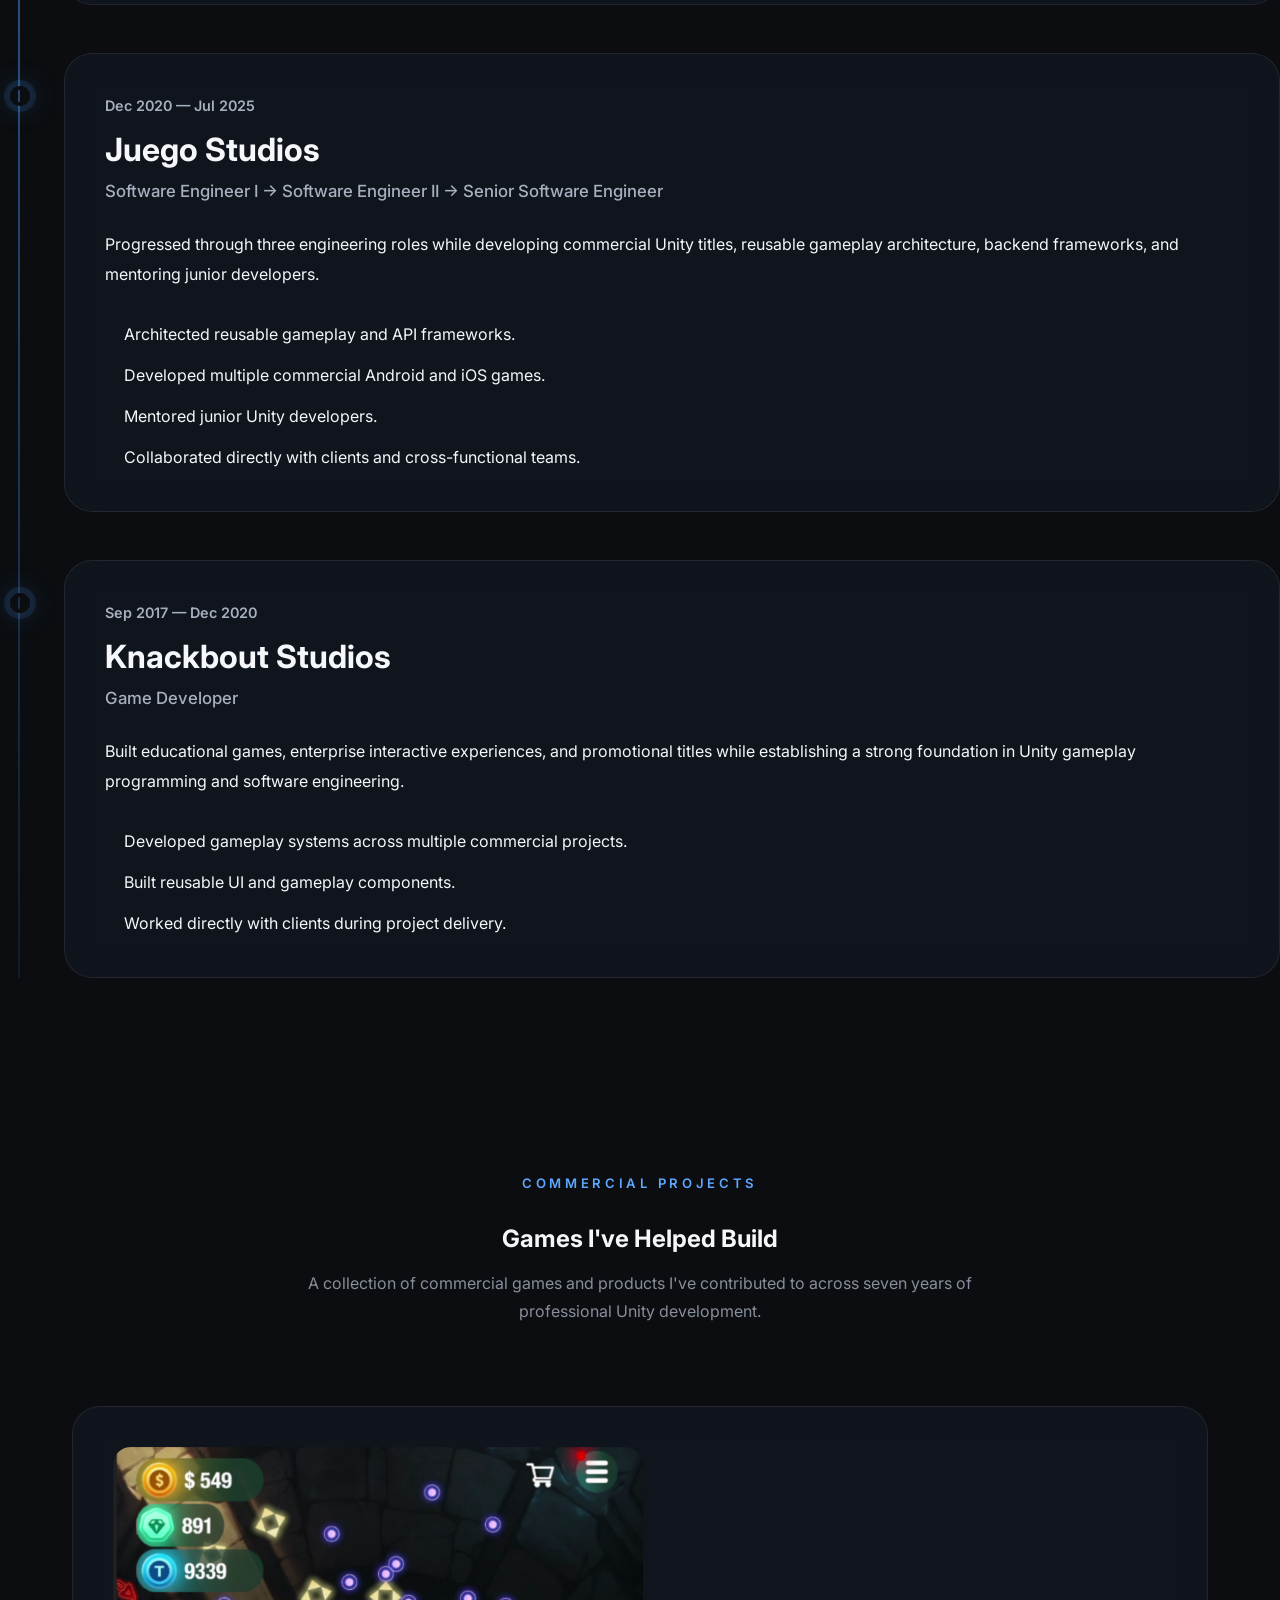
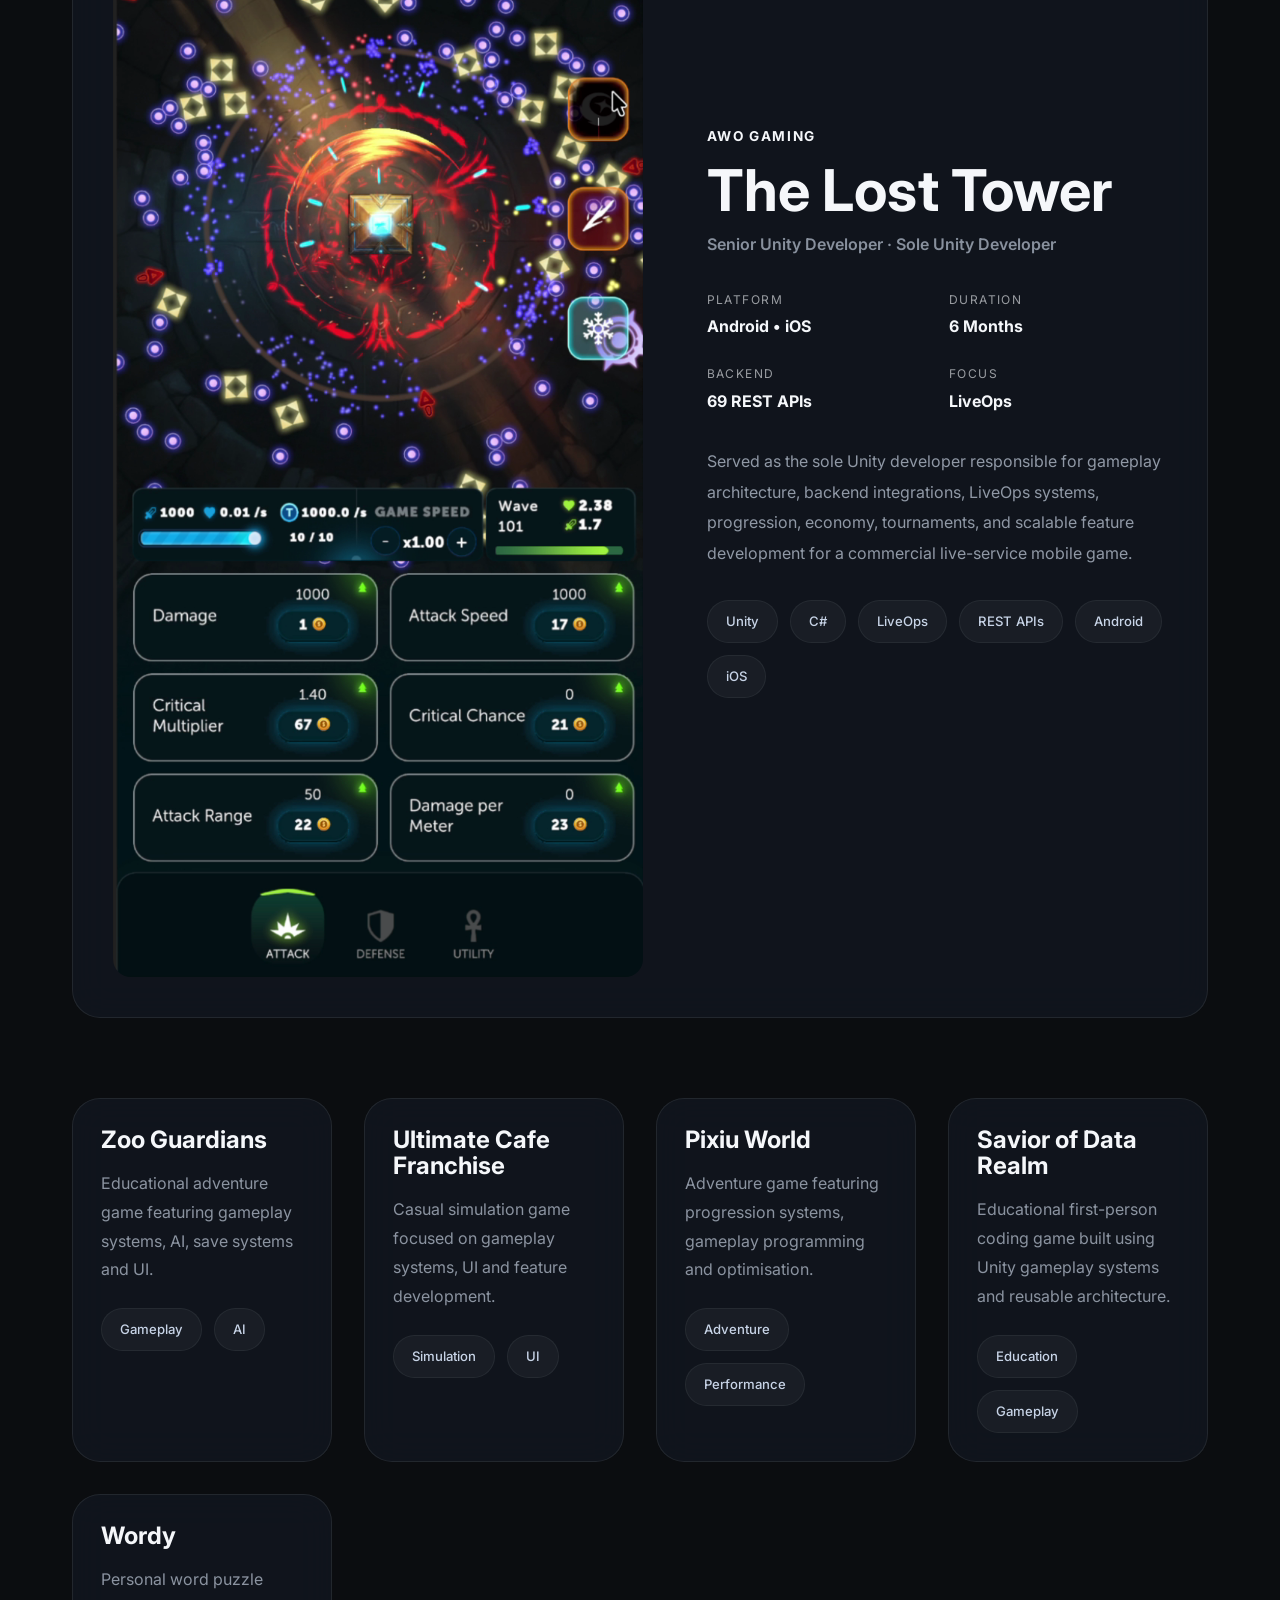
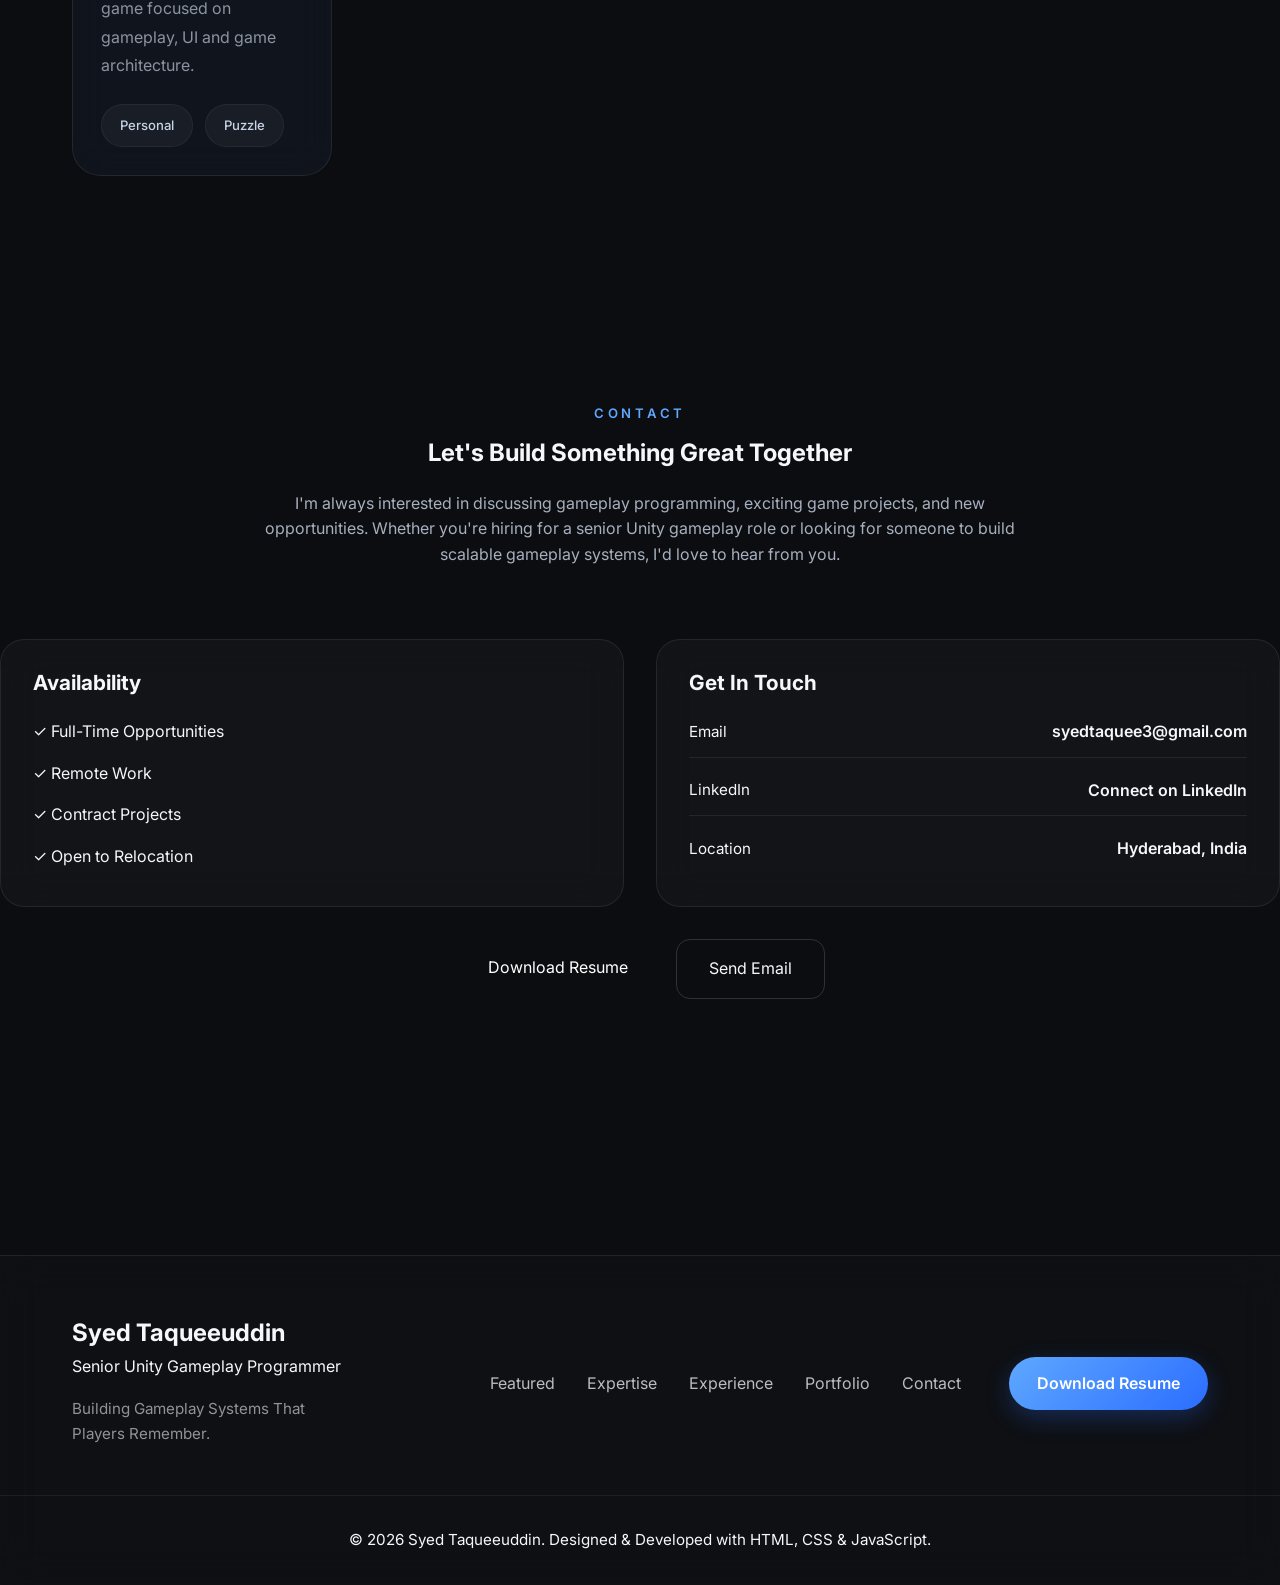
==== commit 5d0b5a8d: "update: complete responsive design and portfolio content" ====
--- a/index.html
+++ b/index.html
@@ -34,8 +34,8 @@
     <link rel="stylesheet" href="assets/css/sections/hero.css">
     
     <link rel="stylesheet" href="assets/css/sections/featured-project.css">
-    
-    <link rel="stylesheet" href="assets/css/sections/engineering-highlights.css">
+
+    <link rel="stylesheet" href="assets/css/sections/engineering-expertise.css">
     
     <link rel="stylesheet" href="assets/css/sections/experience.css">
     
@@ -44,6 +44,8 @@
     <link rel="stylesheet" href="assets/css/sections/philosophy.css">
     
     <link rel="stylesheet" href="assets/css/sections/contact.css">
+    
+    <link rel="stylesheet" href="assets/css/sections/footer.css">
     
     <link rel="icon" href="assets/images/icons/favicon.ico">
 
--- a/assets/css/base.css
+++ b/assets/css/base.css
@@ -140,4 +140,57 @@
 
     color: var(--color-text-muted);
 
+}
+
+/* ===========================================================
+   GLOBAL SECTION SPACING
+=========================================================== */
+
+section{
+
+    position:relative;
+
+    padding:7rem 0;
+
+}
+
+.section-header{
+
+    max-width:760px;
+
+    margin:0 auto 4.5rem;
+
+    text-align:center;
+
+}
+
+.section-label{
+
+    display:inline-block;
+
+    margin-bottom:1rem;
+
+}
+
+.section-title{
+
+    margin-bottom:1.5rem;
+
+}
+
+.section-subtitle{
+
+    max-width:720px;
+
+    margin:0 auto;
+
+    line-height:1.8;
+
+    opacity:.78;
+
+}
+body.menu-open{
+
+    overflow:hidden;
+
 }
--- a/assets/css/components.css
+++ b/assets/css/components.css
@@ -286,6 +286,10 @@
 
     align-items:center;
 
+    gap:12px;
+
+    flex-shrink:0;
+
 }
 
 .resume-link{
@@ -345,6 +349,231 @@
     border-bottom:1px solid rgba(77,144,255,.18);
 
 }
+/* ===========================================================
+   MOBILE MENU
+=========================================================== */
+.mobile-menu-toggle{
+
+    display:none;
+
+    width:50px;
+
+    height:50px;
+
+    padding:0;
+
+    margin-left:10px;
+
+    align-items:center;
+
+    justify-content:center;
+
+    border-radius:999px;
+
+    border:1px solid rgba(77,144,255,.45);
+
+    background:rgba(77,144,255,.08);
+
+    color:#ffffff;
+
+    cursor:pointer;
+
+    transition:
+            transform .3s ease,
+            background .3s ease,
+            border-color .3s ease,
+            box-shadow .3s ease;
+
+}
+
+.mobile-menu-toggle:hover{
+
+    transform:translateY(-2px);
+
+    background:rgba(77,144,255,.16);
+
+    border-color:#4d90ff;
+
+    box-shadow:
+            0 0 18px rgba(77,144,255,.35),
+            0 8px 22px rgba(0,0,0,.28);
+
+}
+
+.menu-icon{
+
+    width:22px;
+    height:22px;
+
+    overflow:visible;
+
+}
+
+.menu-icon .line{
+
+    fill:none;
+
+    stroke:currentColor;
+
+    stroke-width:2;
+
+    stroke-linecap:round;
+
+    transform-box:fill-box;
+
+    transform-origin:center;
+
+    transition:
+            transform .35s ease,
+            opacity .25s ease;
+
+}
+
+.mobile-menu-toggle.is-open .line-top{
+
+    transform:translate(0, 6px) rotate(45deg);
+
+}
+
+.mobile-menu-toggle.is-open .line-middle{
+
+    opacity:0;
+
+}
+
+.mobile-menu-toggle.is-open .line-bottom{
+
+    transform:translate(0, -6px) rotate(-45deg);
+
+}
+
+.mobile-nav{
+
+    position:absolute;
+
+    top:100%;
+
+    left:0;
+
+    right:0;
+
+    display:flex;
+
+    flex-direction:column;
+
+    padding:20px;
+
+    background:rgba(10,13,20,.98);
+
+    backdrop-filter:blur(22px);
+
+    -webkit-backdrop-filter:blur(22px);
+
+    border-top:1px solid rgba(255,255,255,.05);
+
+    border-bottom:1px solid rgba(255,255,255,.05);
+
+    opacity:0;
+
+    visibility:hidden;
+
+    transform:translateY(-20px);
+
+    pointer-events:none;
+
+    transition:
+            opacity .35s cubic-bezier(.2,.8,.2,1),
+            transform .35s cubic-bezier(.2,.8,.2,1),
+            visibility .35s;
+
+}
+.mobile-nav a{
+
+    padding:16px 8px;
+
+    color:#F5F7FA;
+
+    font-size:1rem;
+
+    font-weight:500;
+
+    border-bottom:1px solid rgba(255,255,255,.05);
+
+    opacity:0;
+
+    transform:translateY(-10px);
+
+    transition:
+            opacity .30s ease,
+            transform .30s ease,
+            color .25s ease,
+            padding-left .25s ease;
+
+}
+
+.mobile-nav.is-open a{
+
+    opacity:1;
+
+    transform:translateY(0);
+
+}
+
+.mobile-nav a:nth-child(1){
+
+    transition-delay:.05s;
+
+}
+
+.mobile-nav a:nth-child(2){
+
+    transition-delay:.10s;
+
+}
+
+.mobile-nav a:nth-child(3){
+
+    transition-delay:.15s;
+
+}
+
+.mobile-nav a:nth-child(4){
+
+    transition-delay:.20s;
+
+}
+
+.mobile-nav a:nth-child(5){
+
+    transition-delay:.25s;
+
+}
+
+.mobile-nav a:last-child{
+
+    border-bottom:none;
+
+}
+
+.mobile-nav a:hover{
+
+    color:#5EA8FF;
+
+    padding-left:16px;
+
+}
+
+.mobile-nav.is-open{
+
+    opacity:1;
+
+    visibility:visible;
+
+    transform:translateY(0);
+
+    pointer-events:auto;
+
+}
 
 /* ===========================================================
    RESPONSIVE
@@ -360,7 +589,7 @@
 
 }
 
-@media (max-width:860px){
+@media (max-width:900px){
 
     .desktop-nav{
 
@@ -374,6 +603,18 @@
 
     }
 
+    .header-actions{
+
+        gap:10px;
+
+    }
+
+    .mobile-menu-toggle{
+
+        display:flex;
+
+    }
+
 }
 
 @media (max-width:640px){
@@ -417,6 +658,17 @@
     .brand-text{
 
         display:none;
+
+    }
+
+}
+@media (max-width:480px){
+
+    .resume-link{
+
+        padding:10px 16px;
+
+        font-size:.85rem;
 
     }
 
@@ -585,4 +837,19 @@
 
     font-weight:600;
 
+}
+/* ===========================================================
+   ACTIVE NAVIGATION
+=========================================================== */
+
+.desktop-nav a.active{
+
+    color:#ffffff;
+
+}
+
+.desktop-nav a.active::after{
+
+    width:100%;
+
 }
--- a/assets/css/sections/hero.css
+++ b/assets/css/sections/hero.css
@@ -7,11 +7,11 @@
 
     overflow:hidden;
 
-    min-height:115vh;
-
-    padding-top:220px;
-
-    padding-bottom:120px;
+    min-height:100vh;
+
+    padding-top:9rem;
+
+    padding-bottom:5rem;
 
     background:#0B0D10;
 
@@ -156,9 +156,12 @@
 .hero-project-card{
 
     padding:40px;
-    max-width:520px;
-
-    justify-self:end;
+    
+    justify-self:center;
+
+    width:100%;
+
+    max-width:700px;
 
 }
 .project-preview{
@@ -211,16 +214,28 @@
 
     display:grid;
 
-    grid-template-columns:repeat(4,1fr);
+    grid-template-columns:repeat(3,180px);
 
     gap:16px;
 
     margin-top:56px;
 
+    justify-content:start;
+
 }
 .hero-stat{
 
-    padding:22px;
+    display:flex;
+
+    flex-direction:column;
+
+    justify-content:center;
+
+    align-items:center;
+
+    min-height:150px;
+
+    padding:28px 20px;
 
     text-align:center;
 
@@ -229,7 +244,7 @@
 
     display:block;
 
-    font-size:1.9rem;
+    font-size:1.75rem;
 
     font-weight:700;
 
@@ -319,4 +334,100 @@
 
     transform:translateX(5px);
 
+}
+.hero-stat:hover{
+
+    transform:none;
+
+    box-shadow:none;
+
+    border-color:rgba(255,255,255,.08);
+
+}
+
+.hero-project-image{
+
+    display:block;
+
+    width:100%;
+
+    height:auto;
+
+    border-radius:18px;
+
+    transition:transform .35s ease;
+
+}
+
+.hero-project-card:hover .hero-project-image{
+
+    transform:scale(1.02);
+
+}
+
+/* ===========================================================
+   HERO - TABLET (≤1100px)
+=========================================================== */
+
+@media (max-width:1100px){
+
+    .hero-section{
+
+        min-height:auto;
+
+        padding-top:8rem;
+
+        padding-bottom:4rem;
+
+    }
+    .hero-container{
+
+        grid-template-columns:1fr;
+
+        gap:48px;
+
+    }
+    .hero-content{
+
+        max-width:700px;
+
+        margin:0 auto;
+
+        align-items:center;
+
+        text-align:center;
+
+    }
+
+    .hero-title{
+
+        max-width:none;
+
+    }
+
+    .hero-description{
+
+        max-width:680px;
+
+        margin-top:40px;
+
+    }
+
+    .hero-stats{
+
+        grid-template-columns:repeat(3, minmax(140px, 1fr));
+
+        width:100%;
+
+        max-width:700px;
+
+        justify-content:center;
+
+    }
+
+    .hero-stat{
+
+        min-height:130px;
+
+    }
 }
--- a/assets/css/sections/featured-project.css
+++ b/assets/css/sections/featured-project.css
@@ -0,0 +1,331 @@
+/* ===========================================================
+   FEATURED PROJECT
+=========================================================== */
+
+.featured-project-section{
+
+    padding:160px 0;
+
+    position:relative;
+
+    background:#0E1117;
+
+}
+
+.featured-project-container{
+
+    width:min(1280px,90%);
+
+    margin:0 auto;
+
+}
+
+/* ===========================================================
+   HEADER
+=========================================================== */
+
+.featured-project-header{
+
+    max-width:760px;
+
+    margin:0 auto 60px;
+
+    text-align:center;
+
+}
+
+.featured-project-title{
+
+    margin:22px 0 18px;
+
+    font-size:clamp(3rem,5vw,4.5rem);
+
+    line-height:1;
+
+    font-weight:800;
+
+    color:#F5F7FA;
+
+    letter-spacing:-.04em;
+
+}
+
+.featured-project-subtitle{
+
+    font-size:1.2rem;
+
+    color:#97A5B8;
+
+    line-height:1.7;
+
+}
+
+/* ===========================================================
+   CONTENT
+=========================================================== */
+
+.featured-project-content{
+
+    display:grid;
+
+    grid-template-columns:520px minmax(0,1fr);
+
+    gap:56px;
+
+    align-items:start;
+
+}
+
+/* ===========================================================
+   IMAGE
+=========================================================== */
+
+.featured-project-media{
+
+    position:sticky;
+
+    top:110px;
+
+    overflow:hidden;
+
+    border-radius:30px;
+
+    padding:18px;
+
+
+}
+
+.featured-project-video{
+
+    display:block;
+
+    width:100%;
+
+    height:auto;
+
+    border-radius:18px;
+
+    transition:transform .45s ease;
+
+}
+
+/* ===========================================================
+   RIGHT COLUMN
+=========================================================== */
+
+.featured-project-right{
+
+    display:flex;
+
+    flex-direction:column;
+
+    gap:28px;
+
+}
+
+/* ===========================================================
+   PANELS
+=========================================================== */
+
+.project-panel{
+
+    padding:28px;
+
+}
+
+.project-panel h3{
+
+    margin:0 0 22px;
+
+    color:#FFFFFF;
+
+    font-size:1.35rem;
+
+    font-weight:700;
+
+}
+
+.project-panel p{
+
+    color:#A8B3C2;
+
+    line-height:1.8;
+
+}
+
+/* ===========================================================
+   RESPONSIBILITIES
+=========================================================== */
+
+.project-list{
+
+    display:grid;
+
+    grid-template-columns:repeat(2,minmax(0,1fr));
+
+    gap:16px 28px;
+
+    margin:0;
+
+    padding:0;
+
+    list-style:none;
+
+}
+
+.project-list li{
+
+    position:relative;
+
+    padding-left:22px;
+
+    color:#D3DCE8;
+
+}
+
+.project-list li::before{
+
+    content:"✓";
+
+    position:absolute;
+
+    left:0;
+
+    color:#5EA8FF;
+
+}
+
+/* ===========================================================
+   DETAILS
+=========================================================== */
+
+.project-details-grid{
+
+    display:grid;
+
+    grid-template-columns:repeat(2,minmax(0,1fr));
+
+    gap:26px 20px;
+
+}
+
+.project-details-grid div{
+
+    display:flex;
+
+    flex-direction:column;
+
+    gap:8px;
+
+}
+
+.detail-label{
+
+    display:block;
+
+    margin-bottom:6px;
+
+    font-size:.75rem;
+
+    text-transform:uppercase;
+
+    letter-spacing:.18em;
+
+    color:#5EA8FF;
+
+}
+
+.detail-value{
+
+    color:#FFFFFF;
+
+    font-size:1.05rem;
+
+    font-weight:700;
+
+    line-height:1.35;
+
+}
+
+/* ===========================================================
+   TECH
+=========================================================== */
+
+.project-tech{
+
+    display:flex;
+
+    flex-wrap:wrap;
+
+    gap:14px;
+
+}
+/* ===========================================================
+   RESPONSIVE
+=========================================================== */
+
+@media (max-width:1100px){
+
+    .featured-project-content{
+
+        grid-template-columns:1fr;
+
+    }
+
+    .featured-project-media{
+
+        max-width:900px;
+
+    }
+
+}
+
+@media (max-width:768px){
+
+    .featured-project-section{
+
+        padding:110px 0;
+
+    }
+
+    .featured-project-title{
+
+        font-size:2.7rem;
+
+    }
+
+    .project-list{
+
+        grid-template-columns:1fr;
+
+    }
+
+    .project-details-grid{
+
+        grid-template-columns:1fr;
+
+    }
+
+}
+
+.project-technologies{
+
+    margin-top:36px;
+
+    padding-top:30px;
+
+    border-top:1px solid rgba(255,255,255,.08);
+
+}
+
+.project-technologies h4{
+
+    margin:0 0 18px;
+
+    color:#FFFFFF;
+
+    font-size:1.05rem;
+
+    font-weight:600;
+
+}
--- a/assets/css/sections/engineering-expertise.css
+++ b/assets/css/sections/engineering-expertise.css
@@ -0,0 +1,489 @@
+/* ===========================================================
+   ENGINEERING EXPERTISE
+=========================================================== */
+
+#engineering-expertise{
+
+    position:relative;
+
+    overflow:hidden;
+
+}
+
+/* ===========================================================
+   BACKGROUND GLOW
+=========================================================== */
+
+#engineering-expertise::before{
+
+    content:"";
+
+    position:absolute;
+
+    top:-260px;
+    left:50%;
+
+    transform:translateX(-50%);
+
+    width:900px;
+    height:900px;
+
+    border-radius:50%;
+
+    background:radial-gradient(
+            circle,
+            rgba(94,168,255,.08) 0%,
+            rgba(94,168,255,.03) 35%,
+            transparent 72%
+    );
+
+    pointer-events:none;
+
+    z-index:0;
+
+}
+
+#engineering-expertise .container{
+
+    position:relative;
+
+    z-index:2;
+
+}
+
+/* ===========================================================
+   SECTION HEADER
+=========================================================== */
+
+#engineering-expertise .section-header{
+
+    margin-bottom:5rem;
+
+}
+
+#engineering-expertise .section-title{
+
+    max-width:760px;
+
+    margin-inline:auto;
+
+}
+
+#engineering-expertise .section-subtitle{
+
+    max-width:720px;
+
+}
+
+/* ===========================================================
+   GRID
+=========================================================== */
+
+.expertise-grid{
+
+    display:grid;
+
+    grid-template-columns:repeat(2,minmax(0,1fr));
+
+    gap:32px;
+
+    align-items:stretch;
+
+}
+
+/* ===========================================================
+   CARD
+=========================================================== */
+
+.expertise-card{
+
+    position:relative;
+
+    display:flex;
+
+    flex-direction:column;
+
+    height:100%;
+
+    padding:42px;
+    
+    min-height: 430px;
+
+    overflow:hidden;
+
+    isolation:isolate;
+
+}
+
+/* subtle highlight */
+
+.expertise-card::before{
+
+    content:"";
+
+    position:absolute;
+
+    top:0;
+    left:0;
+    right:0;
+
+    height:1px;
+
+    background:linear-gradient(
+            90deg,
+            transparent,
+            rgba(255,255,255,.22),
+            transparent
+    );
+
+    opacity:.8;
+
+}
+
+/* glow */
+
+.expertise-card::after{
+
+    content:"";
+
+    position:absolute;
+
+    top:-90px;
+    right:-90px;
+
+    width:180px;
+    height:180px;
+
+    border-radius:50%;
+
+    background:radial-gradient(
+            circle,
+            rgba(94,168,255,.16),
+            transparent 72%
+    );
+
+    opacity:0;
+
+    transition:opacity .45s ease;
+
+    pointer-events:none;
+
+}
+
+.expertise-card:hover::after{
+
+    opacity:1;
+
+}
+
+/* ===========================================================
+   ICON
+=========================================================== */
+
+.expertise-icon{
+
+    width:64px;
+    height:64px;
+
+    display:flex;
+
+    align-items:center;
+
+    justify-content:center;
+
+    margin-bottom:28px;
+
+    border-radius:18px;
+
+    color:var(--color-primary);
+
+    background:rgba(94,168,255,.08);
+
+    border:1px solid rgba(94,168,255,.18);
+
+    transition:
+            transform .35s ease,
+            background .35s ease,
+            border-color .35s ease,
+            box-shadow .35s ease;
+
+}
+
+.expertise-card:hover .expertise-icon{
+
+    transform:translateY(-4px);
+
+    background:rgba(94,168,255,.12);
+
+    border-color:rgba(94,168,255,.45);
+
+    box-shadow:
+            0 0 18px rgba(94,168,255,.18),
+            0 10px 30px rgba(0,0,0,.18);
+
+}
+
+.expertise-icon svg{
+
+    width:30px;
+    height:30px;
+
+}
+
+.expertise-icon svg *{
+
+    vector-effect:non-scaling-stroke;
+
+}
+
+/* ===========================================================
+   TYPOGRAPHY
+=========================================================== */
+
+.expertise-title{
+
+    margin-bottom:18px;
+
+    font-size:1.45rem;
+
+    font-weight:700;
+
+    color:#ffffff;
+
+    letter-spacing:-.02em;
+
+}
+
+.expertise-description{
+
+    margin-bottom:30px;
+
+    color:var(--color-text-muted);
+
+    line-height:1.8;
+
+    flex:1;
+
+}
+
+/* ===========================================================
+   TECHNOLOGY CHIPS
+=========================================================== */
+
+.expertise-chips{
+
+    display:flex;
+
+    flex-wrap:wrap;
+
+    gap:12px;
+
+    margin-top:auto;
+
+}
+
+.expertise-card .tech-chip{
+
+    transition:
+            transform .25s ease,
+            background .25s ease,
+            border-color .25s ease,
+            color .25s ease;
+
+}
+
+.expertise-card:hover .tech-chip{
+
+    border-color:rgba(94,168,255,.18);
+
+}
+
+.expertise-card .tech-chip:hover{
+
+    transform:translateY(-2px);
+
+}
+
+/* ===========================================================
+   CARD HOVER
+=========================================================== */
+
+.expertise-card{
+
+    transition:
+            transform .35s ease,
+            border-color .35s ease,
+            box-shadow .35s ease,
+            background .35s ease;
+
+}
+
+.expertise-card:hover{
+
+    transform:translateY(-8px);
+
+    border-color:rgba(94,168,255,.28);
+
+    box-shadow:
+            0 18px 50px rgba(0,0,0,.32),
+            0 0 0 1px rgba(94,168,255,.08);
+
+}
+
+/* ===========================================================
+   STAGGERED ANIMATION
+=========================================================== */
+
+.expertise-card{
+
+    opacity:0;
+
+    transform:translateY(40px);
+
+    animation:expertiseFade .8s ease forwards;
+
+}
+
+.expertise-card:nth-child(1){ animation-delay:.05s; }
+.expertise-card:nth-child(2){ animation-delay:.12s; }
+.expertise-card:nth-child(3){ animation-delay:.19s; }
+.expertise-card:nth-child(4){ animation-delay:.26s; }
+.expertise-card:nth-child(5){ animation-delay:.33s; }
+.expertise-card:nth-child(6){ animation-delay:.40s; }
+
+@keyframes expertiseFade{
+
+    from{
+
+        opacity:0;
+
+        transform:translateY(40px);
+
+    }
+
+    to{
+
+        opacity:1;
+
+        transform:translateY(0);
+
+    }
+
+}
+
+/* ===========================================================
+   TABLET
+=========================================================== */
+
+@media (max-width:1024px){
+
+    .expertise-grid{
+
+        grid-template-columns:repeat(2,1fr);
+
+        gap:24px;
+
+    }
+
+    .expertise-card{
+
+        padding:34px;
+
+    }
+
+}
+
+/* ===========================================================
+   MOBILE
+=========================================================== */
+
+@media (max-width:768px){
+
+    .expertise-grid{
+
+        grid-template-columns:1fr;
+
+    }
+
+    .expertise-card{
+
+        padding:30px;
+
+    }
+
+    .expertise-title{
+
+        font-size:1.3rem;
+
+    }
+
+    .expertise-description{
+
+        margin-bottom:24px;
+
+    }
+
+    .expertise-icon{
+
+        width:58px;
+
+        height:58px;
+
+        margin-bottom:22px;
+
+    }
+
+}
+
+/* ===========================================================
+   SMALL MOBILE
+=========================================================== */
+
+@media (max-width:480px){
+
+    .expertise-card{
+
+        padding:26px;
+
+    }
+
+    .expertise-title{
+
+        font-size:1.2rem;
+
+    }
+
+    .expertise-chips{
+
+        gap:10px;
+
+    }
+
+    .expertise-card .tech-chip{
+
+        font-size:.78rem;
+
+        padding:8px 14px;
+
+    }
+
+}
+
+/* ===========================================================
+   ACCESSIBILITY
+=========================================================== */
+
+@media (prefers-reduced-motion:reduce){
+
+    .expertise-card,
+    .expertise-card::after,
+    .expertise-icon,
+    .tech-chip{
+
+        transition:none;
+
+        animation:none;
+
+    }
+
+}
--- a/assets/css/sections/experience.css
+++ b/assets/css/sections/experience.css
@@ -0,0 +1,236 @@
+/* ===========================================================
+   EXPERIENCE
+=========================================================== */
+
+.experience-section {
+    position: relative;
+    padding: 6rem 0;
+}
+
+.experience-container {
+    max-width: 1100px;
+    margin: 0 auto;
+    padding: 0 2rem;
+}
+
+/* ===========================================================
+   HEADER
+=========================================================== */
+
+.experience-header {
+    text-align: center;
+    max-width: 760px;
+    margin: 0 auto 3rem;
+}
+
+.experience-title {
+    margin: 1rem 0;
+}
+
+.experience-subtitle {
+    opacity: .8;
+    line-height: 1.8;
+}
+
+/* ===========================================================
+   TIMELINE
+=========================================================== */
+
+.experience-timeline {
+    position: relative;
+    display: flex;
+    flex-direction: column;
+    gap: 3rem;
+    padding-left: 4rem;
+}
+
+.experience-timeline::before{
+
+    content:"";
+
+    position:absolute;
+
+    top:0;
+
+    bottom:0;
+
+    left:18px;
+
+    width:2px;
+
+    border-radius:999px;
+
+    background:linear-gradient(
+            to bottom,
+            rgba(72,157,255,.85) 0%,
+            rgba(72,157,255,.45) 50%,
+            rgba(72,157,255,.10) 100%
+    );
+
+}
+
+/* ===========================================================
+   CARD
+=========================================================== */
+
+.experience-card {
+    position: relative;
+    transition:
+            transform .35s ease,
+            border-color .35s ease,
+            box-shadow .35s ease;
+}
+
+.experience-card:hover{
+
+    transform:translateY(-8px);
+
+    border-color:rgba(72,157,255,.45);
+
+    box-shadow:
+            0 15px 40px rgba(0,0,0,.35),
+            0 0 25px rgba(72,157,255,.12);
+
+}
+
+/* ===========================================================
+   DOT
+=========================================================== */
+
+.timeline-dot{
+
+    position:absolute;
+
+    left:-3.45rem;
+
+    top:2rem;
+
+    width:20px;
+
+    height:20px;
+
+    border-radius:50%;
+
+    background:var(--color-accent);
+
+    border:4px solid var(--color-background);
+
+    box-shadow:
+            0 0 0 6px rgba(72,157,255,.12),
+            0 0 28px rgba(72,157,255,.35);
+
+    transition:
+            transform .3s ease,
+            box-shadow .3s ease;
+}
+
+.experience-card:hover .timeline-dot{
+
+    transform:scale(1.15);
+
+    box-shadow:
+            0 0 0 8px rgba(72,157,255,.18),
+            0 0 36px rgba(72,157,255,.5);
+
+}
+/* ===========================================================
+   CONTENT
+=========================================================== */
+
+.experience-content {
+    padding:2.5rem;
+}
+
+.experience-meta {
+    display: flex;
+    gap: 1rem;
+    flex-wrap: wrap;
+
+    margin-bottom: .9rem;
+
+    font-size: .9rem;
+    color: var(--color-text-muted);
+}
+
+.experience-period {
+    color: var(--color-accent);
+    font-weight: 600;
+}
+
+.experience-location {
+    opacity: .8;
+}
+
+.experience-content h3{
+
+    margin:0;
+
+    font-size:2rem;
+
+    font-weight:700;
+
+    line-height:1.2;
+
+}
+
+.experience-role{
+
+    display:block;
+
+    margin-top:.5rem;
+
+    margin-bottom:1.5rem;
+
+    font-size:1.05rem;
+
+    color:var(--color-text-muted);
+
+    font-weight:500;
+
+}
+
+.experience-content p{
+
+    margin-bottom:2rem;
+
+    line-height:1.9;
+
+    color:var(--color-text-secondary);
+
+}
+
+/* ===========================================================
+   HIGHLIGHTS
+=========================================================== */
+
+.experience-highlights {
+    display: grid;
+    gap: .85rem;
+
+    padding-left: 1.2rem;
+}
+
+.experience-highlights li {
+    color: var(--color-text-secondary);
+    line-height: 1.7;
+}
+
+/* ===========================================================
+   RESPONSIVE
+=========================================================== */
+
+@media (max-width: 768px) {
+
+    .experience-timeline {
+        padding-left: 1.8rem;
+    }
+
+    .timeline-dot {
+        left: -2.25rem;
+    }
+
+    .experience-content {
+        padding: 1.6rem;
+    }
+
+}
--- a/assets/css/sections/projects.css
+++ b/assets/css/sections/projects.css
@@ -0,0 +1,317 @@
+/* ===========================================================
+   PROJECTS SECTION
+=========================================================== */
+
+.projects-section {
+    padding: 6rem 0;
+}
+
+.projects-container {
+    max-width: 1200px;
+    margin: 0 auto;
+    padding: 0 2rem;
+}
+
+/* ===========================================================
+   HEADER
+=========================================================== */
+
+.projects-header {
+    max-width: 760px;
+    margin: 0 auto 5rem;
+    text-align: center;
+}
+
+.projects-title {
+    margin: 1rem 0;
+}
+
+.projects-subtitle {
+    line-height: 1.8;
+    opacity: .8;
+}
+
+/* ===========================================================
+   FEATURED PROJECT
+=========================================================== */
+
+.featured-project {
+
+    display: grid;
+    grid-template-columns: 1.15fr 1fr;
+
+    gap: 4rem;
+
+    align-items: center;
+
+    padding:2.5rem;
+
+    overflow: hidden;
+
+    transition: transform .35s ease,
+    box-shadow .35s ease;
+
+}
+
+.featured-project:hover {
+
+    transform: translateY(-6px);
+
+}
+
+.featured-project-image {
+
+    height: 100%;
+
+}
+
+.featured-project-image img {
+
+    width: 100%;
+    height: 100%;
+
+    min-height: 420px;
+
+    object-fit: cover;
+
+    border-radius: 18px;
+
+    display: block;
+
+}
+
+.featured-project-info {
+
+    display: flex;
+
+    flex-direction: column;
+
+}
+
+.project-company {
+
+    display: inline-block;
+
+    margin-bottom: .75rem;
+
+    font-size: .85rem;
+
+    font-weight: 700;
+
+    letter-spacing: .12em;
+
+    text-transform: uppercase;
+
+    color: var(--color-accent);
+
+}
+
+.project-title {
+
+    font-size: clamp(2.5rem, 5vw, 3.6rem);
+
+    line-height: 1.05;
+
+    margin-bottom: .75rem;
+
+}
+
+.project-role {
+
+    font-size: 1rem;
+
+    font-weight: 600;
+
+    opacity: .8;
+
+    margin-bottom: 2rem;
+
+}
+
+/* ===========================================================
+   META GRID
+=========================================================== */
+
+.project-meta {
+
+    display: grid;
+
+    grid-template-columns: repeat(2, minmax(150px, 1fr));
+
+    gap: 1.5rem;
+
+    margin-bottom: 2rem;
+
+}
+
+.meta-item {
+
+    display: flex;
+
+    flex-direction: column;
+
+}
+
+.meta-label {
+
+    font-size: .75rem;
+
+    text-transform: uppercase;
+
+    letter-spacing: .12em;
+
+    margin-bottom: .35rem;
+
+    opacity: .6;
+
+}
+
+.meta-value {
+
+    font-weight: 700;
+
+    font-size: 1rem;
+
+}
+
+.project-description {
+
+    line-height: 1.9;
+
+    opacity: .85;
+
+    margin-bottom: 2rem;
+
+}
+
+.project-tags {
+
+    display: flex;
+
+    flex-wrap: wrap;
+
+    gap: .75rem;
+
+}
+
+/* ===========================================================
+   GRID
+=========================================================== */
+
+.projects-grid {
+
+    margin-top: 5rem;
+
+    display: grid;
+
+    grid-template-columns: repeat(auto-fit, minmax(260px, 1fr));
+
+    gap: 2rem;
+
+}
+
+.project-card {
+
+    padding:1.75rem;
+
+    transition:
+            transform .3s ease,
+            box-shadow .3s ease;
+
+}
+
+.project-card:hover {
+
+    transform: translateY(-6px);
+
+}
+
+.project-card h3 {
+
+    margin-bottom: 1rem;
+
+    font-size: 1.5rem;
+
+}
+
+.project-card p {
+
+    line-height: 1.8;
+
+    opacity: .82;
+
+    margin-bottom: 1.5rem;
+
+}
+
+/* ===========================================================
+   RESPONSIVE
+=========================================================== */
+
+@media (max-width: 992px) {
+
+    .featured-project {
+
+        grid-template-columns: 1fr;
+
+        gap: 2.5rem;
+
+    }
+
+    .featured-project-image img {
+
+        height:100%;
+
+        min-height:360px;
+
+        max-height:520px;
+
+        object-fit:cover;
+
+    }
+
+}
+
+@media (max-width: 768px) {
+
+    .projects-section {
+
+        padding: 5rem 0;
+
+    }
+
+    .projects-container {
+
+        padding: 0 1.25rem;
+
+    }
+
+    .project-meta {
+
+        grid-template-columns: 1fr;
+
+    }
+
+    .project-title {
+
+        font-size: 2.4rem;
+
+    }
+
+}
+
+@media (max-width: 480px) {
+
+    .featured-project {
+
+        padding: 1.75rem;
+
+    }
+
+    .project-card {
+
+        padding: 1.5rem;
+
+    }
+
+}
--- a/assets/css/sections/contact.css
+++ b/assets/css/sections/contact.css
@@ -0,0 +1,227 @@
+/* ===========================================================
+   CONTACT
+=========================================================== */
+
+.contact-section{
+
+    position:relative;
+
+    padding:8rem 0;
+
+}
+
+.contact-content{
+
+    display:grid;
+
+    grid-template-columns:repeat(2,1fr);
+
+    gap:2rem;
+
+    margin-top:4rem;
+
+}
+
+.contact-card{
+
+    background:rgba(255,255,255,0.03);
+
+    border:1px solid rgba(255,255,255,0.08);
+
+    backdrop-filter:blur(20px);
+
+    border-radius:24px;
+
+    padding:2rem;
+
+    transition:all .35s ease;
+
+}
+
+.contact-card:hover{
+
+    transform:translateY(-6px);
+
+    border-color:rgba(89,163,255,.35);
+
+    box-shadow:0 20px 50px rgba(36,110,255,.15);
+
+}
+
+.contact-card h3{
+
+    margin-bottom:1.5rem;
+
+    font-size:1.3rem;
+
+}
+
+.availability-list{
+
+    display:flex;
+
+    flex-direction:column;
+
+    gap:1rem;
+
+    list-style:none;
+
+    padding:0;
+
+    margin:0;
+
+}
+
+.availability-list li{
+
+    color:var(--text-secondary);
+
+}
+
+.contact-links{
+
+    display:flex;
+
+    flex-direction:column;
+
+    gap:1.25rem;
+
+}
+
+.contact-link{
+
+    display:flex;
+
+    justify-content:space-between;
+
+    align-items:center;
+
+    text-decoration:none;
+
+    color:inherit;
+
+    padding-bottom:.75rem;
+
+    border-bottom:1px solid rgba(255,255,255,.08);
+
+    transition:.25s ease;
+
+}
+
+.contact-link:last-child{
+
+    border-bottom:none;
+
+}
+
+.contact-link:hover{
+
+    color:var(--accent-color);
+
+}
+
+.contact-label{
+
+    color:var(--text-secondary);
+
+    font-size:.95rem;
+
+}
+
+.contact-value{
+
+    font-weight:600;
+
+}
+
+.contact-actions{
+
+    display:flex;
+
+    justify-content:center;
+
+    gap:1rem;
+
+    margin-top:2rem;
+
+    flex-wrap:wrap;
+
+}
+
+.primary-button,
+.secondary-button{
+
+    padding:1rem 2rem;
+
+    border-radius:14px;
+
+    text-decoration:none;
+
+    transition:.3s ease;
+
+}
+
+.primary-button{
+
+    background:var(--accent-color);
+
+    color:#fff;
+
+}
+
+.primary-button:hover{
+
+    transform:translateY(-3px);
+
+}
+
+.secondary-button{
+
+    border:1px solid rgba(255,255,255,.15);
+
+    color:var(--text-primary);
+
+}
+
+.secondary-button:hover{
+
+    border-color:var(--accent-color);
+
+    color:var(--accent-color);
+
+}
+
+@media (max-width:900px){
+
+    .contact-content{
+
+        grid-template-columns:1fr;
+
+    }
+
+    .contact-link{
+
+        flex-direction:column;
+
+        align-items:flex-start;
+
+        gap:.35rem;
+
+    }
+
+    .contact-actions{
+
+        flex-direction:column;
+
+    }
+
+    .primary-button,
+    .secondary-button{
+
+        width:100%;
+
+        text-align:center;
+
+    }
+
+}
--- a/assets/css/sections/footer.css
+++ b/assets/css/sections/footer.css
@@ -0,0 +1,236 @@
+/* ===========================================================
+   FOOTER
+=========================================================== */
+
+.site-footer{
+
+    position:relative;
+
+    margin-top:8rem;
+
+    padding:4rem 0 2rem;
+
+    border-top:1px solid rgba(255,255,255,.08);
+
+    background:rgba(255,255,255,.015);
+
+    backdrop-filter:blur(20px);
+
+}
+
+.footer-container{
+
+    max-width:1200px;
+
+    margin:0 auto;
+
+    padding:0 2rem;
+
+    display:grid;
+
+    grid-template-columns:1fr auto auto;
+
+    gap:3rem;
+
+    align-items:center;
+
+}
+
+.footer-name{
+
+    margin:0;
+
+    font-size:1.5rem;
+
+    font-weight:700;
+
+}
+
+.footer-role{
+
+    margin-top:.5rem;
+
+    color:var(--text-secondary);
+
+}
+
+.footer-nav{
+
+    display:flex;
+
+    gap:2rem;
+
+    flex-wrap:wrap;
+
+}
+
+.footer-nav a{
+
+    position:relative;
+
+    color:rgba(255,255,255,.72);
+
+    text-decoration:none;
+
+    transition:
+            color .25s ease,
+            transform .25s ease;
+
+}
+
+.footer-nav a:hover{
+
+    color:#ffffff;
+
+    transform:translateY(-2px);
+
+}
+
+.footer-nav a::after{
+
+    content:"";
+
+    position:absolute;
+
+    left:50%;
+
+    bottom:-8px;
+
+    transform:translateX(-50%);
+
+    width:0;
+
+    height:2px;
+
+    border-radius:999px;
+
+    background:#5EA8FF;
+
+    transition:width .25s ease;
+
+}
+
+.footer-nav a:hover::after{
+
+    width:100%;
+
+}
+
+.footer-actions{
+
+    display:flex;
+
+    justify-content:flex-end;
+
+}
+
+.footer-resume{
+
+    display:inline-flex;
+
+    align-items:center;
+
+    justify-content:center;
+
+    padding:14px 28px;
+
+    border-radius:999px;
+
+    background:linear-gradient(
+            135deg,
+            #5EA8FF,
+            #2B6DFF
+    );
+
+    color:#ffffff;
+
+    text-decoration:none;
+
+    font-weight:600;
+
+    transition:
+            transform .3s ease,
+            box-shadow .3s ease;
+
+    box-shadow:
+            0 8px 24px rgba(43,109,255,.28);
+
+}
+
+.footer-resume:hover{
+
+    transform:translateY(-3px);
+
+    box-shadow:
+            0 16px 36px rgba(43,109,255,.45);
+
+}
+
+.footer-bottom{
+
+    margin-top:3rem;
+
+    padding-top:2rem;
+
+    border-top:1px solid rgba(255,255,255,.06);
+
+    text-align:center;
+
+}
+
+.footer-bottom p{
+
+    color:var(--text-secondary);
+
+    font-size:.95rem;
+
+    margin:0;
+
+}
+
+@media (max-width:900px){
+
+    .footer-container{
+
+        grid-template-columns:1fr;
+
+        text-align:center;
+
+    }
+
+    .footer-brand{
+
+        display:flex;
+
+        flex-direction:column;
+
+        align-items:center;
+
+    }
+
+    .footer-nav{
+
+        justify-content:center;
+
+    }
+
+    .footer-actions{
+
+        justify-content:center;
+
+    }
+
+}
+.footer-tagline{
+
+    margin-top:1rem;
+
+    max-width:280px;
+
+    color:rgba(255,255,255,.55);
+
+    line-height:1.7;
+
+    font-size:.95rem;
+
+}
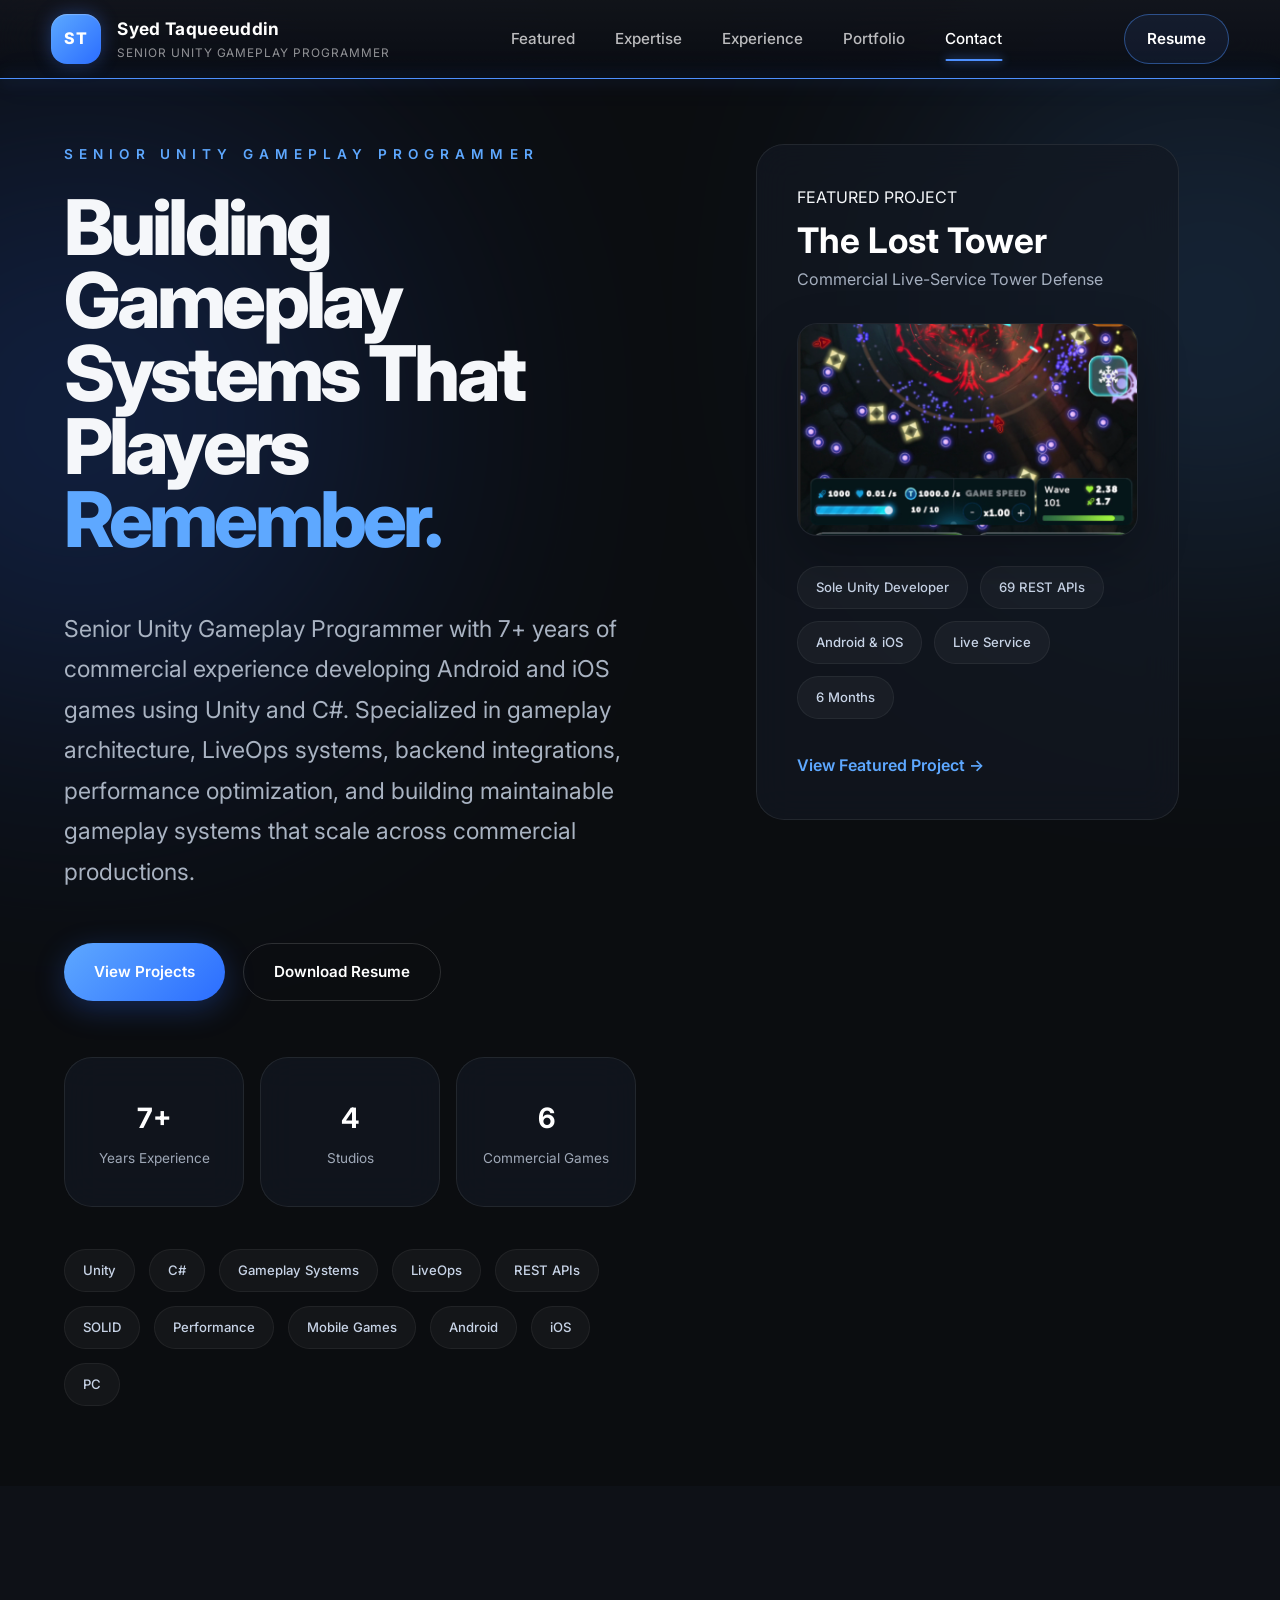
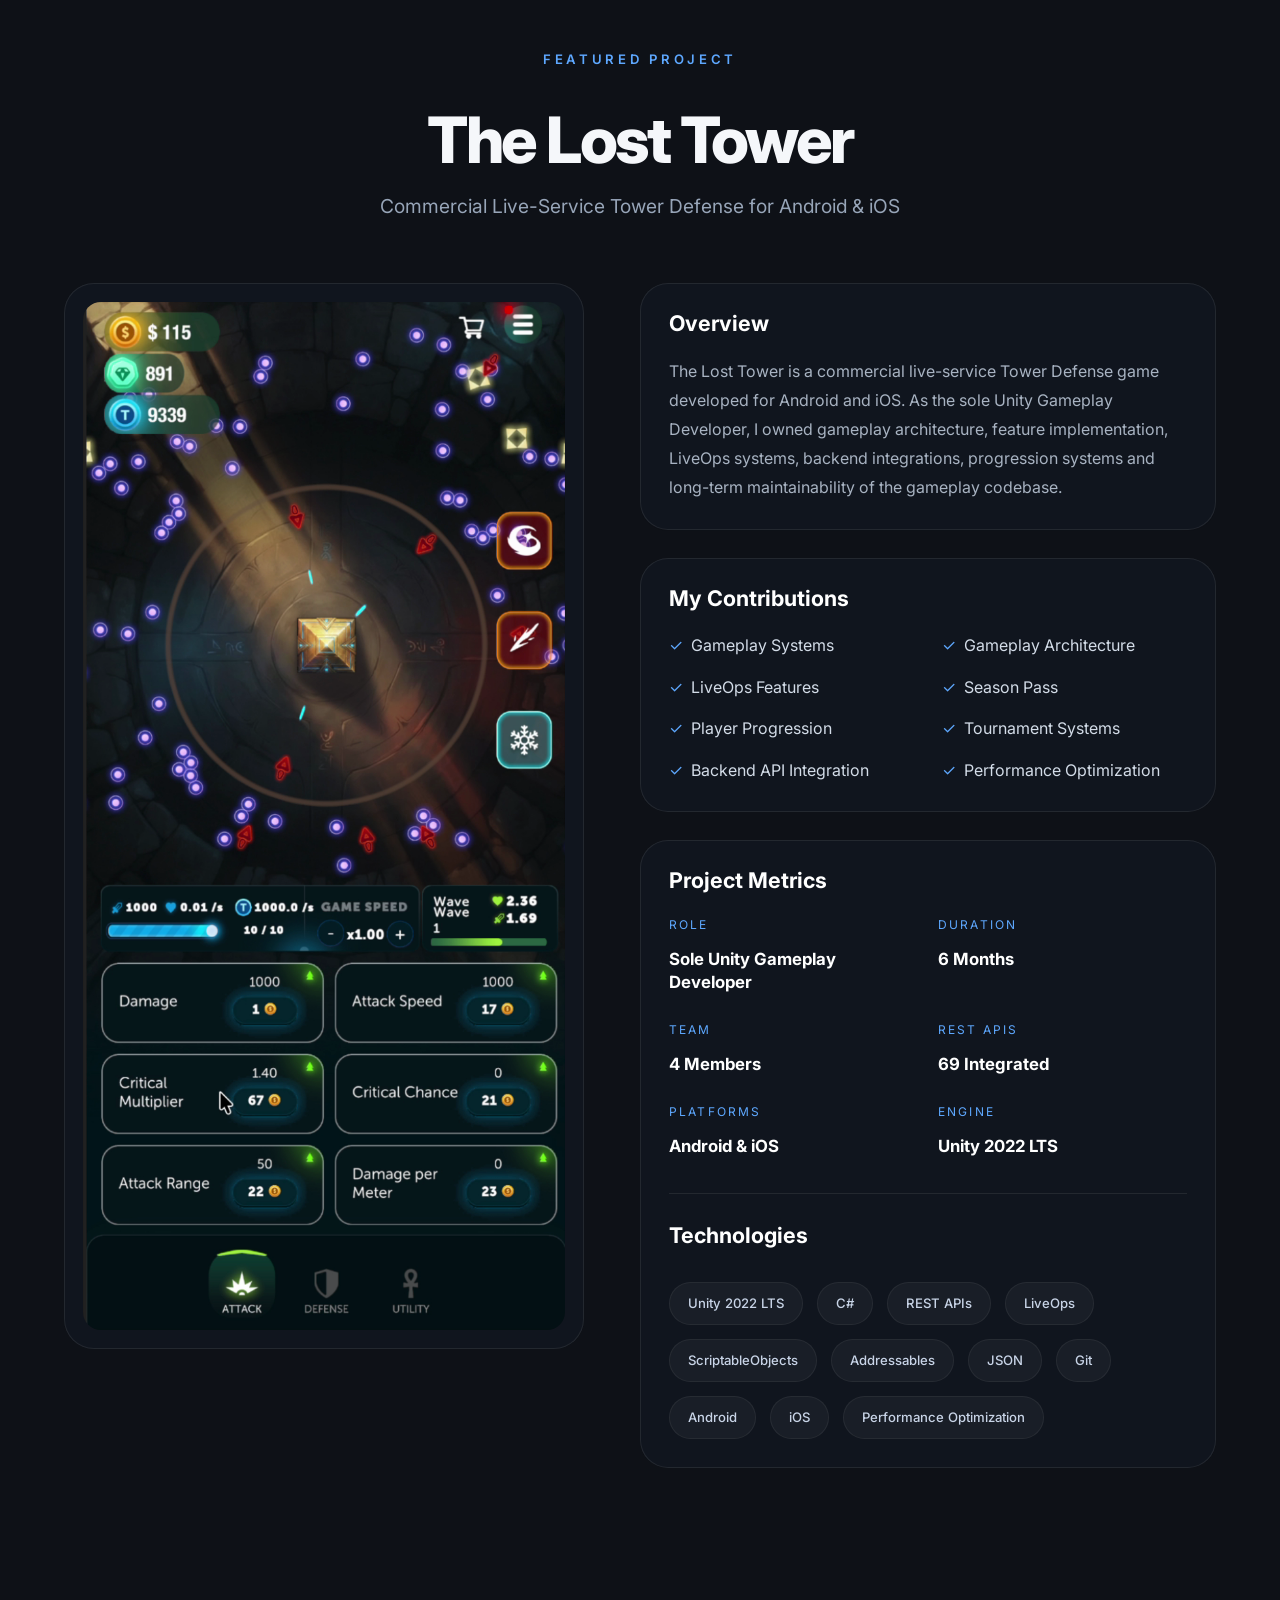
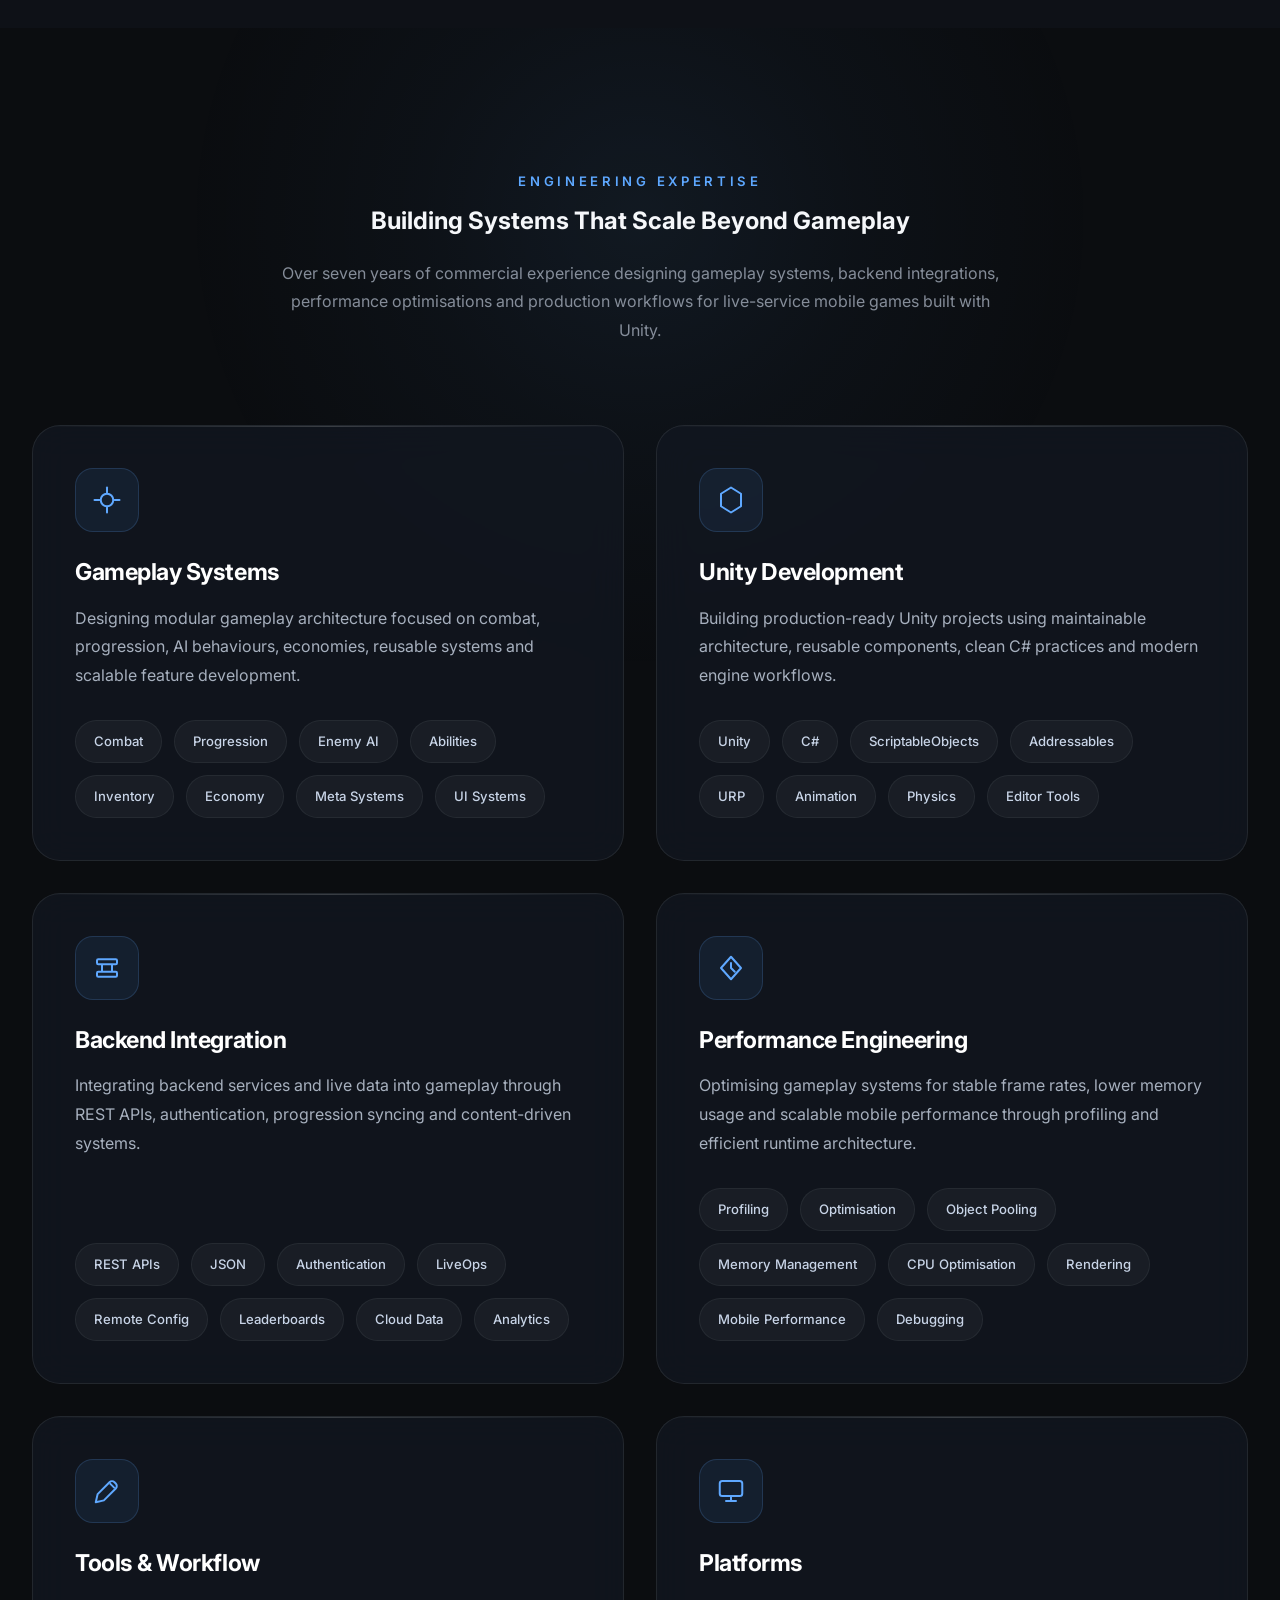
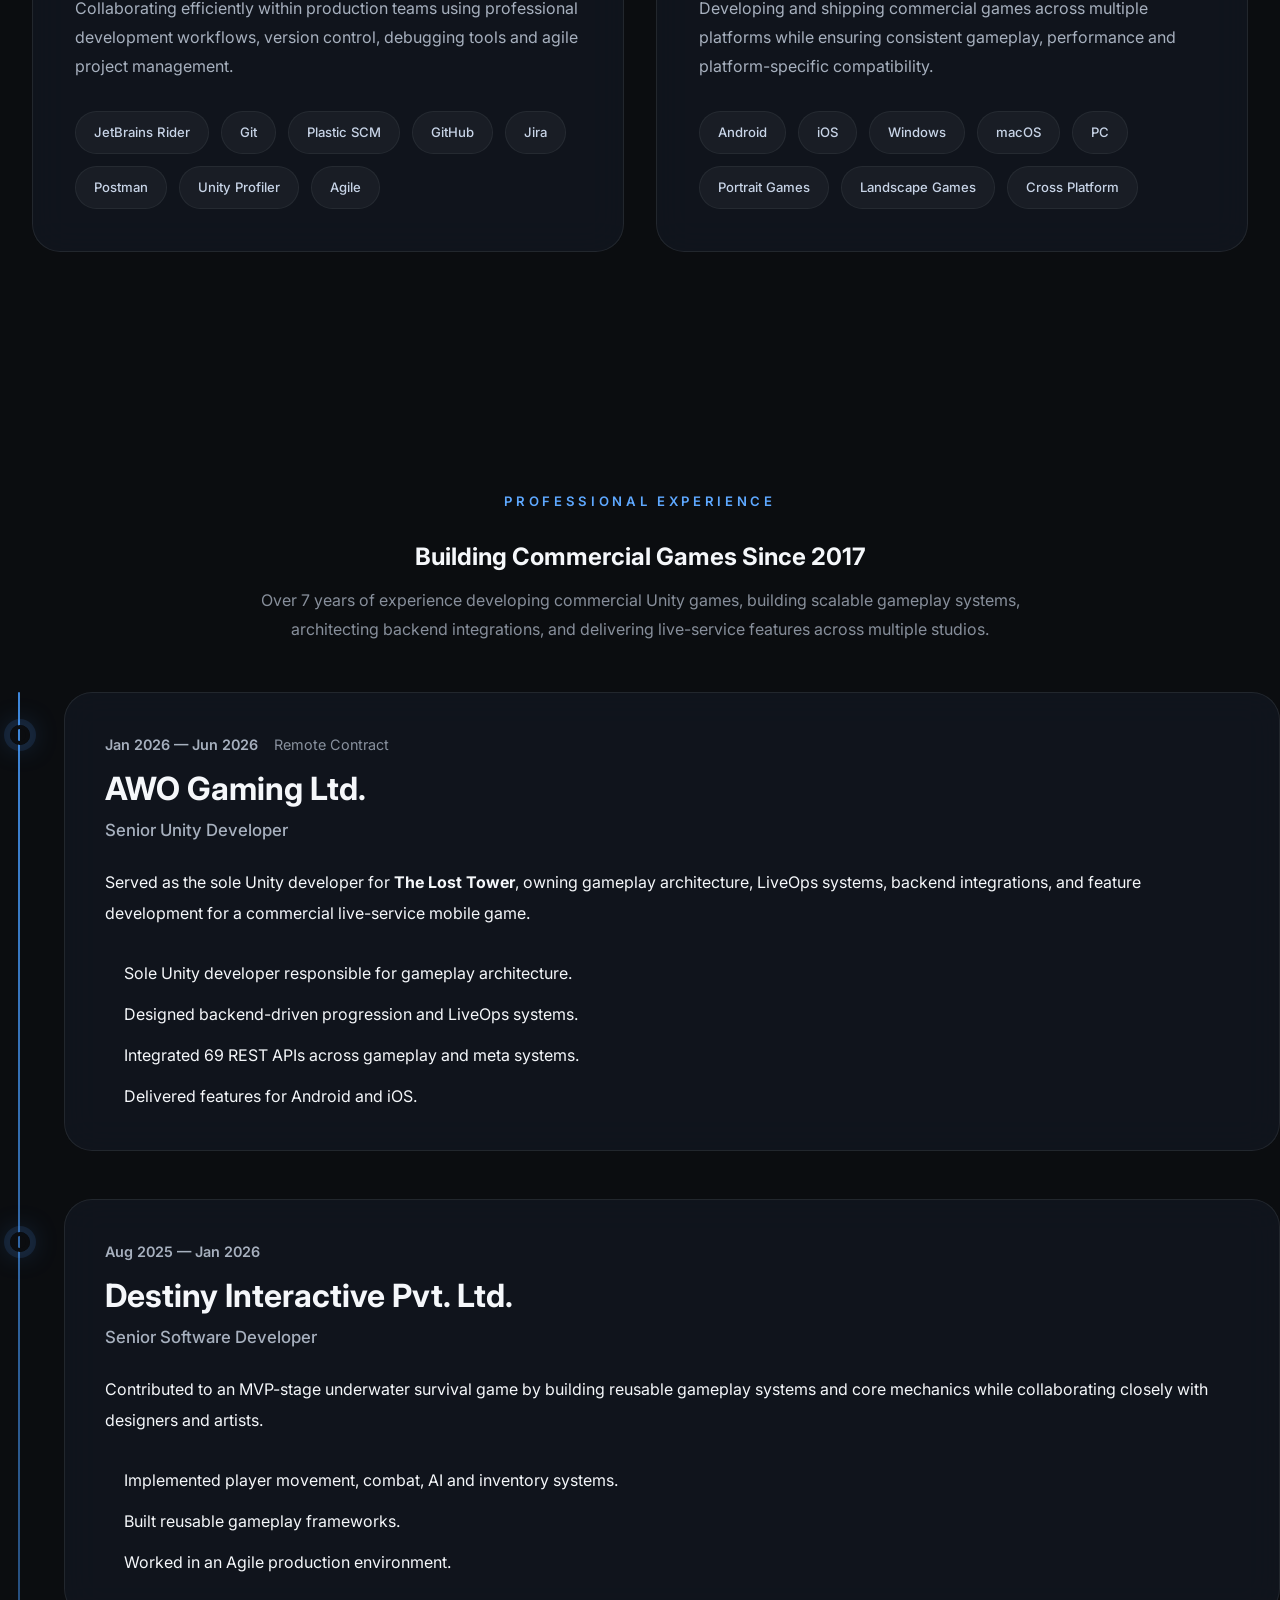
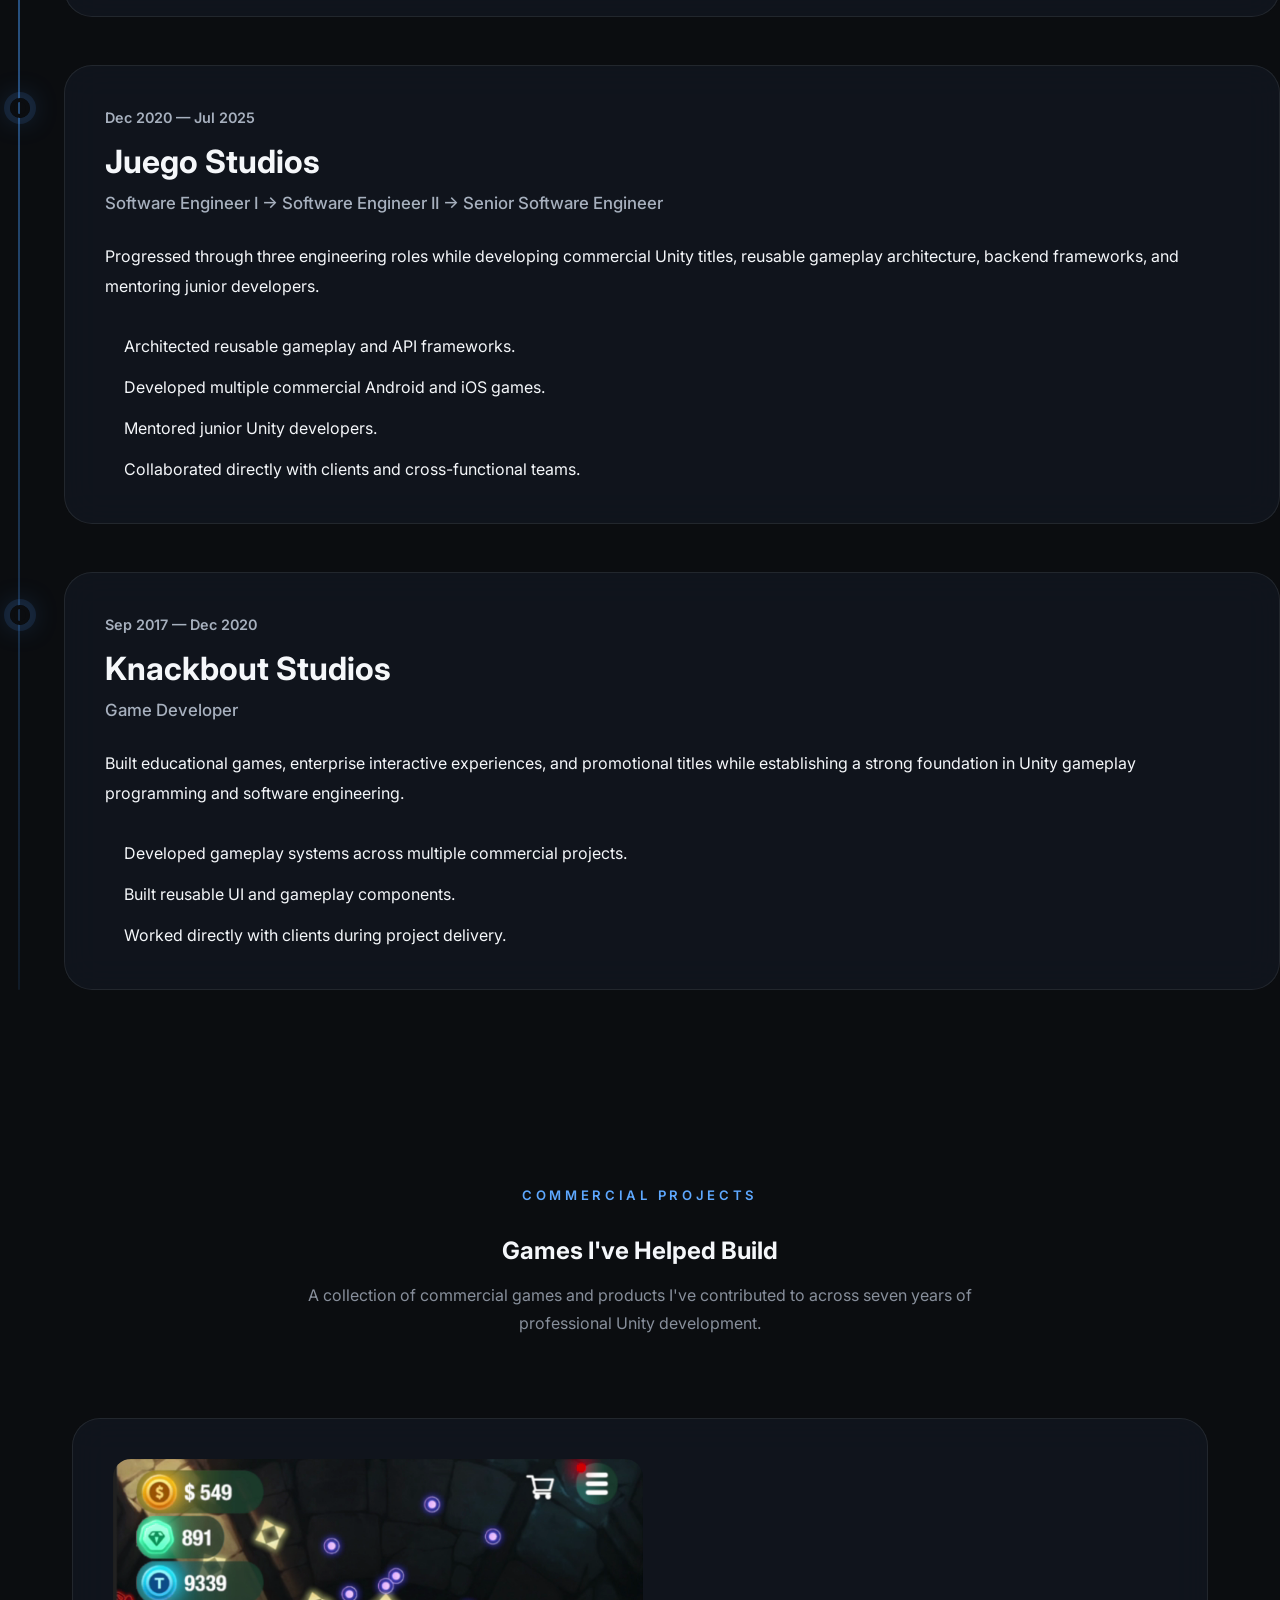
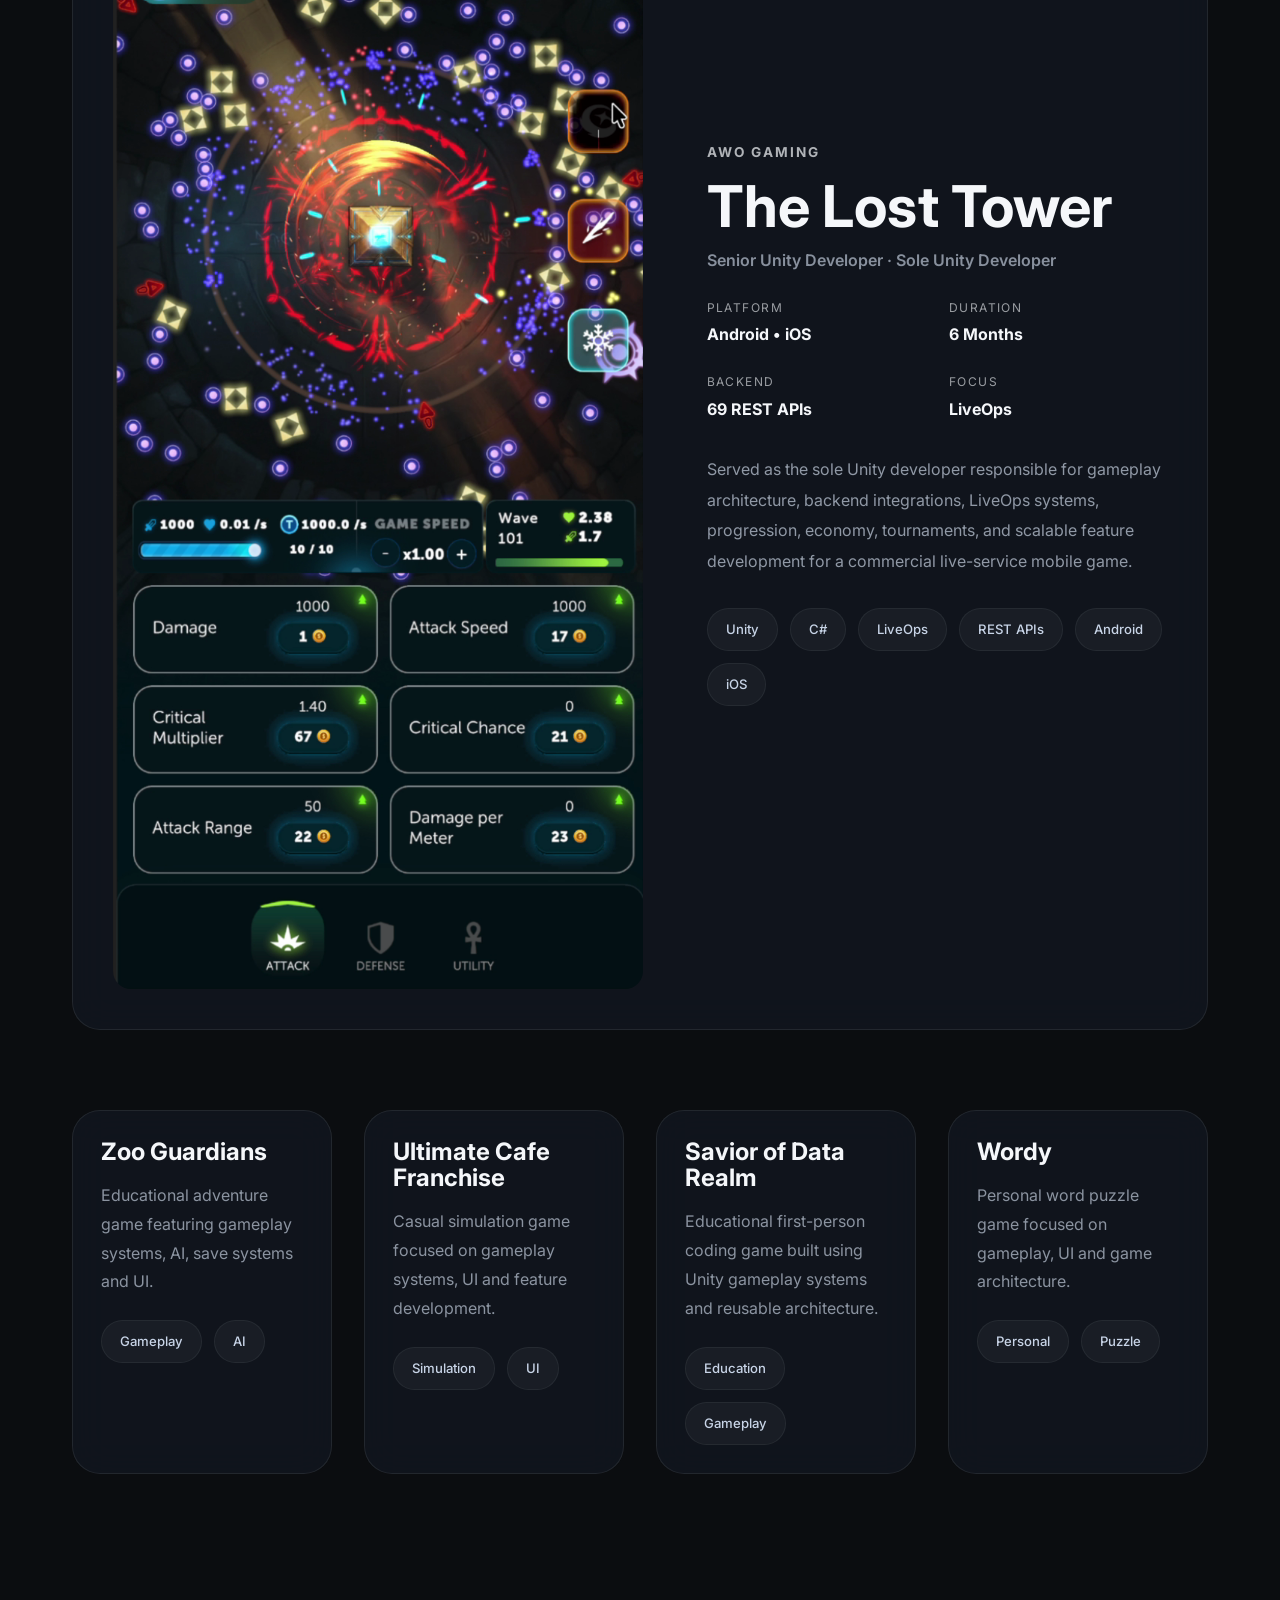
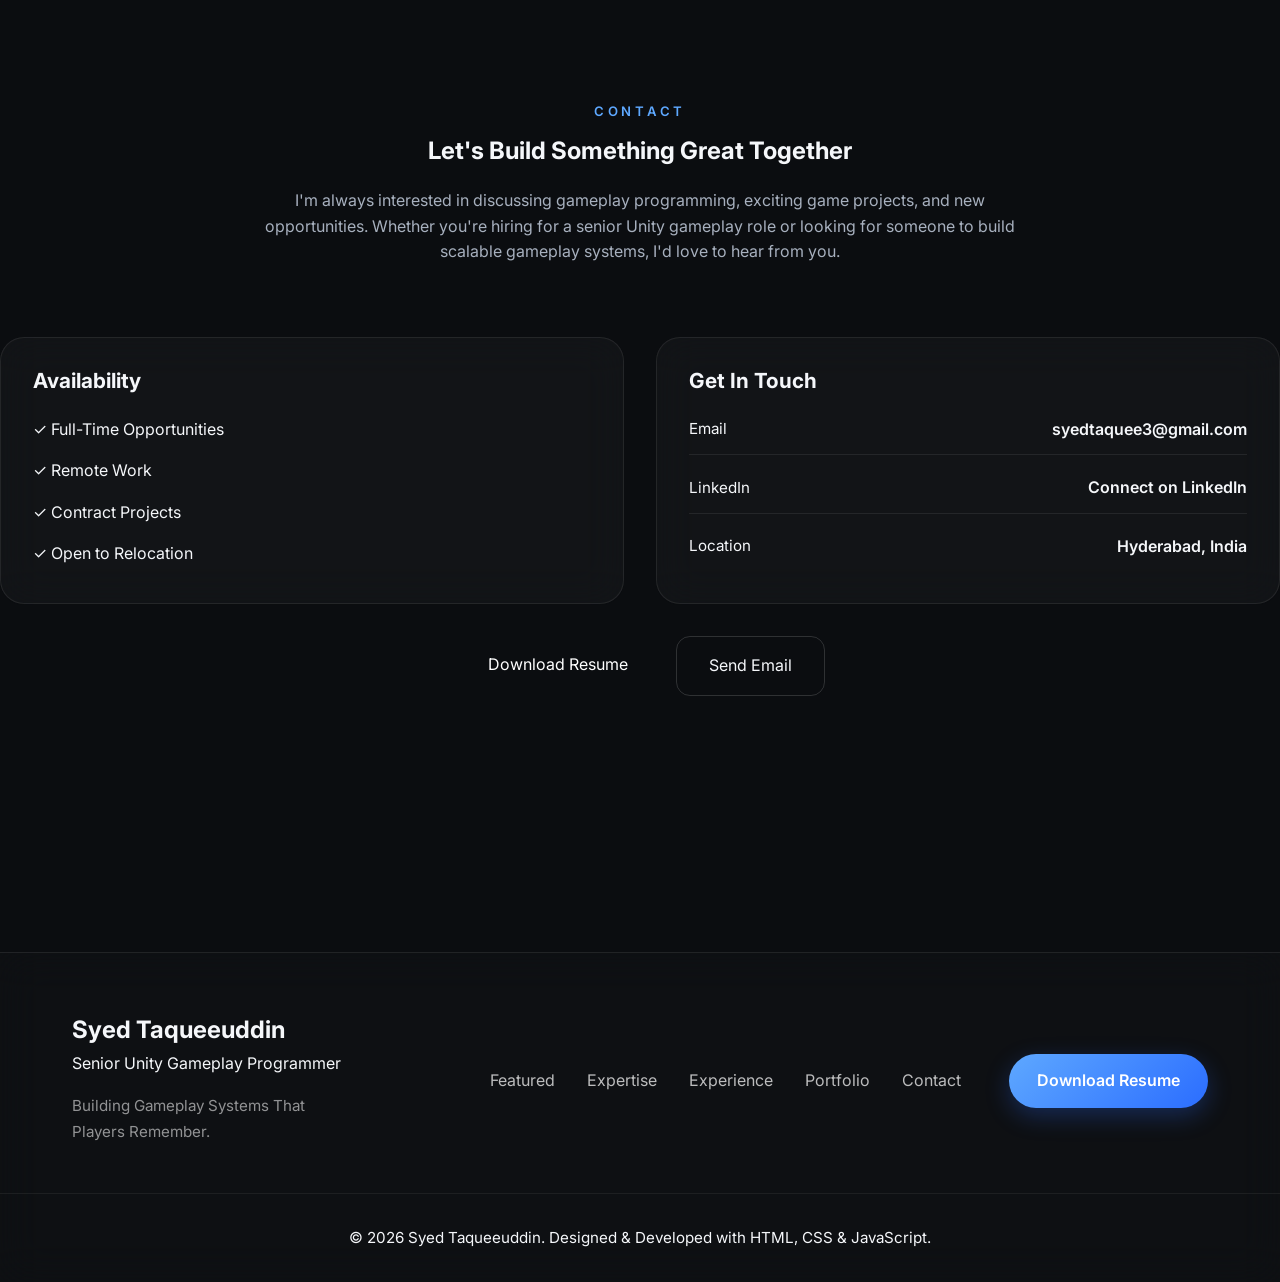
==== commit 87ca542d: "update: Complete dynamic projects section and project viewer" ====
--- a/index.html
+++ b/index.html
@@ -49,6 +49,26 @@
     
     <link rel="icon" href="assets/images/icons/favicon.ico">
 
+    <!-- Google tag (gtag.js) -->
+    <script async src="https://www.googletagmanager.com/gtag/js?id=G-QH25YE7L3F"></script>
+    <script>
+        window.dataLayer = window.dataLayer || [];
+
+        function gtag() {
+            dataLayer.push(arguments);
+        }
+
+        gtag('js', new Date());
+
+        gtag('config', 'G-QH25YE7L3F');
+    </script>
+    <script type="text/javascript">
+        (function(c,l,a,r,i,t,y){
+            c[a]=c[a]||function(){(c[a].q=c[a].q||[]).push(arguments)};
+            t=l.createElement(r);t.async=1;t.src="https://www.clarity.ms/tag/"+i;
+            y=l.getElementsByTagName(r)[0];y.parentNode.insertBefore(t,y);
+        })(window, document, "clarity", "script", "xt3cituu8q");
+    </script>
 </head>
 
 <body>
@@ -112,6 +132,7 @@
 <div id="footer"></div>
 
 <script src="assets/js/main.js"></script>
+<script src="assets/js/projects.js"></script>
 
 </body>
 
--- a/assets/css/sections/hero.css
+++ b/assets/css/sections/hero.css
@@ -430,4 +430,43 @@
         min-height:130px;
 
     }
+}
+/* ===========================================================
+   HERO - MOBILE (≤768px)
+=========================================================== */
+
+@media (max-width:768px){
+
+    .hero-container{
+
+        width:100%;
+
+        padding:0 24px;
+
+        box-sizing:border-box;
+
+    }
+
+    .hero-title{
+
+        font-size:3.2rem;
+
+    }
+
+    .hero-description{
+
+        max-width:100%;
+
+        font-size:1.2rem;
+
+    }
+
+    .hero-stats{
+
+        grid-template-columns:1fr;
+
+        max-width:320px;
+
+    }
+
 }
--- a/assets/css/sections/projects.css
+++ b/assets/css/sections/projects.css
@@ -314,4 +314,206 @@
 
     }
 
+}
+
+/* ===========================================================
+   PROJECT VIEWER
+=========================================================== */
+
+.project-view {
+
+    display: none;
+
+    margin-top: 3rem;
+
+    padding: 2.5rem;
+
+}
+
+.project-header {
+
+    display: grid;
+
+    grid-template-columns: 320px 1fr;
+
+    gap: 3rem;
+
+    align-items: start;
+
+}
+
+.project-cover {
+
+    width: 100%;
+
+    aspect-ratio: 9 / 16;
+
+    border-radius: 18px;
+
+    overflow: hidden;
+
+}
+
+.project-cover img {
+
+    width: 100%;
+
+    height: 100%;
+
+    object-fit: cover;
+
+    display: block;
+
+}
+
+.project-summary h2 {
+
+    margin: .5rem 0;
+
+}
+
+.project-company {
+
+    text-transform: uppercase;
+
+    letter-spacing: .15em;
+
+    opacity: .7;
+
+}
+
+.project-role {
+
+    opacity: .8;
+
+    margin-bottom: 1.5rem;
+
+}
+
+.project-section {
+
+    margin-top: 3rem;
+
+}
+
+.project-gallery {
+
+    display: grid;
+
+    grid-template-columns: repeat(auto-fill,minmax(180px,1fr));
+
+    gap: 1rem;
+
+}
+
+.project-technologies {
+
+    display: flex;
+
+    flex-wrap: wrap;
+
+    gap: .75rem;
+
+}
+#project-contributions {
+
+    display: flex;
+
+    flex-direction: column;
+
+    gap: 1rem;
+
+    padding-left: 1.25rem;
+
+}
+
+#project-contributions li {
+
+    line-height: 1.7;
+
+}
+.project-gallery {
+
+    display: grid;
+
+    grid-template-columns: repeat(auto-fit, minmax(220px,1fr));
+
+    gap: 1rem;
+
+}
+
+.project-gallery img {
+
+    width: 100%;
+
+    height: auto;
+
+    border-radius: 14px;
+
+    cursor: pointer;
+
+    transition: .25s;
+
+}
+
+.project-gallery img:hover {
+
+    transform: scale(1.02);
+
+}
+.project-links {
+
+    display: flex;
+
+    gap: 1rem;
+
+    margin-top: 1.5rem;
+
+}
+
+.project-link-button {
+
+    display: inline-flex;
+
+    align-items: center;
+
+    justify-content: center;
+
+    gap: .5rem;
+
+    padding: .85rem 1.5rem;
+
+    border-radius: 12px;
+
+    text-decoration: none;
+
+    font-weight: 600;
+
+    color: var(--color-text);
+
+    border: 1px solid rgba(255,255,255,.12);
+
+    background: rgba(255,255,255,.04);
+
+    transition: all .25s ease;
+
+}
+
+.project-link-button:hover {
+
+    border-color: var(--color-accent);
+
+    transform: translateY(-2px);
+
+    box-shadow: 0 10px 30px rgba(0,120,255,.15);
+
+}
+.project-card.active {
+
+    border: 1px solid var(--color-accent);
+
+    transform: translateY(-6px);
+
+    box-shadow: 0 12px 32px rgba(0,120,255,.18);
+
 }
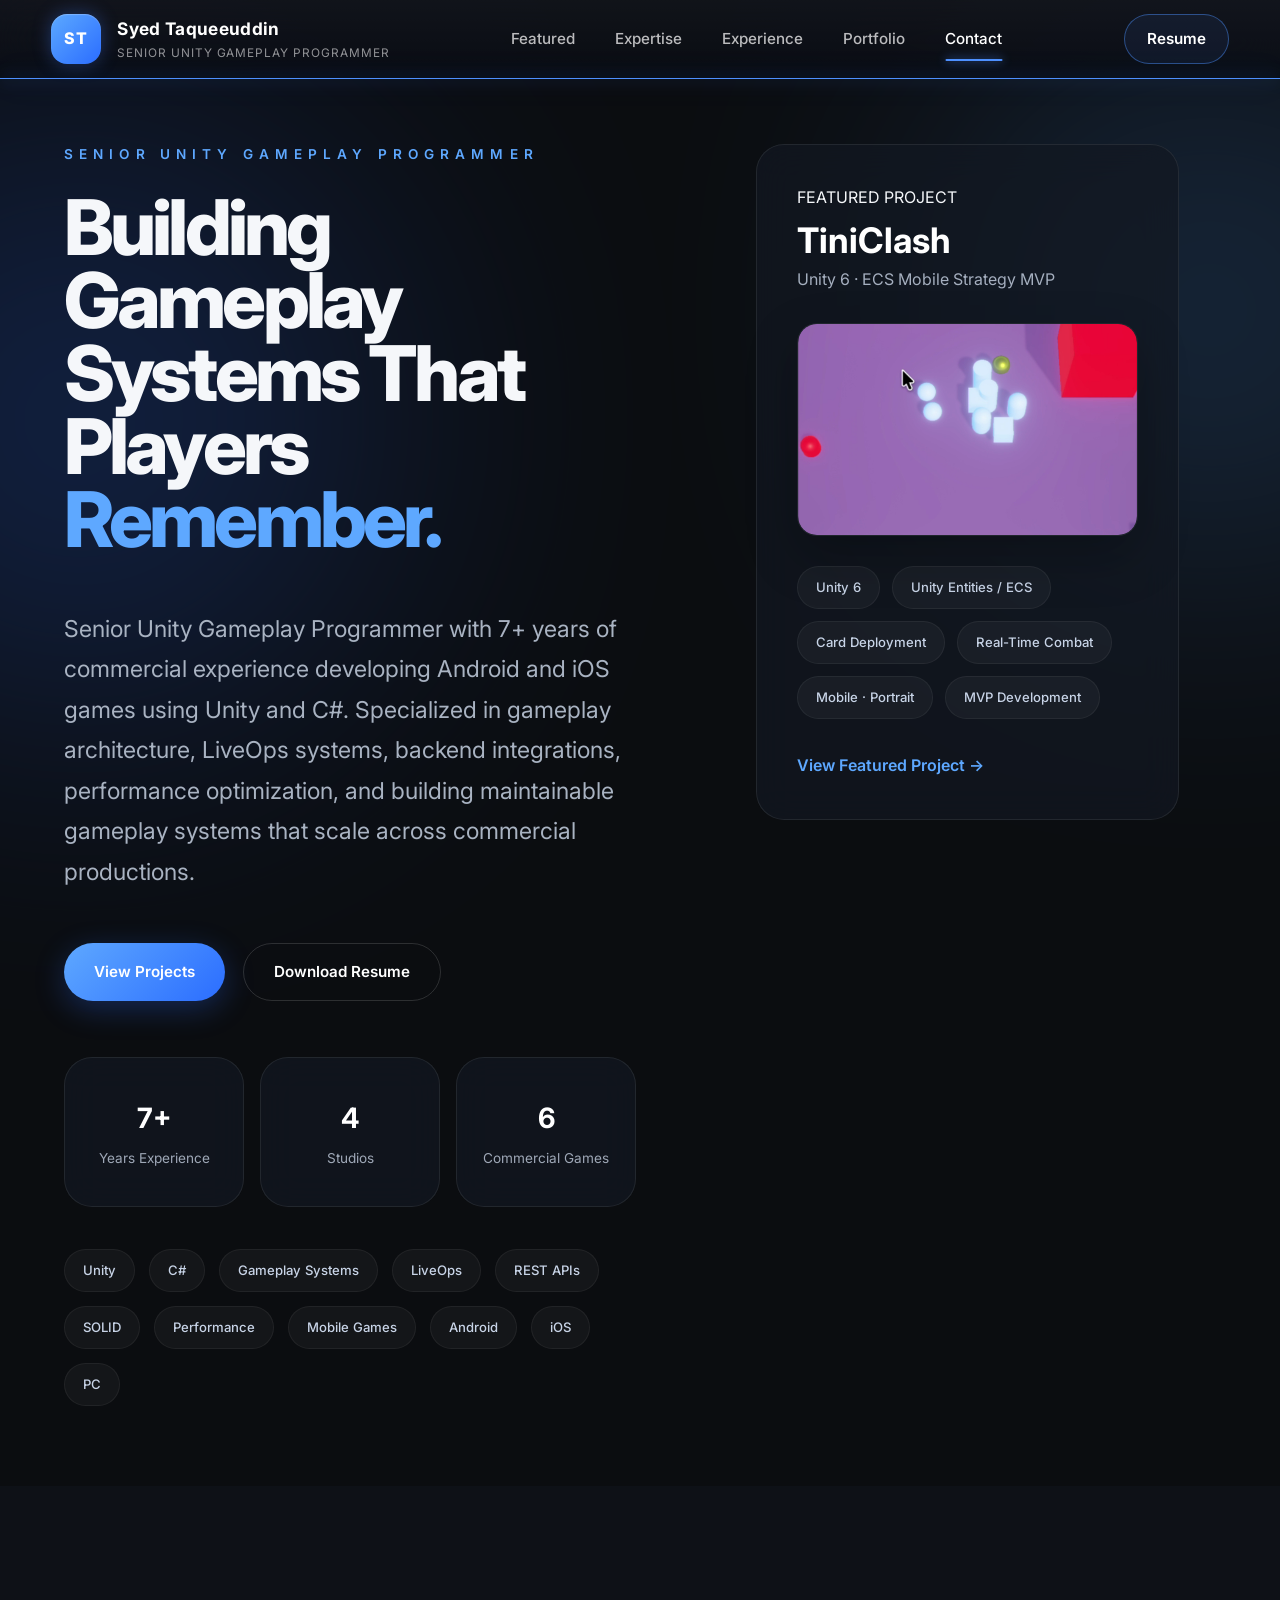
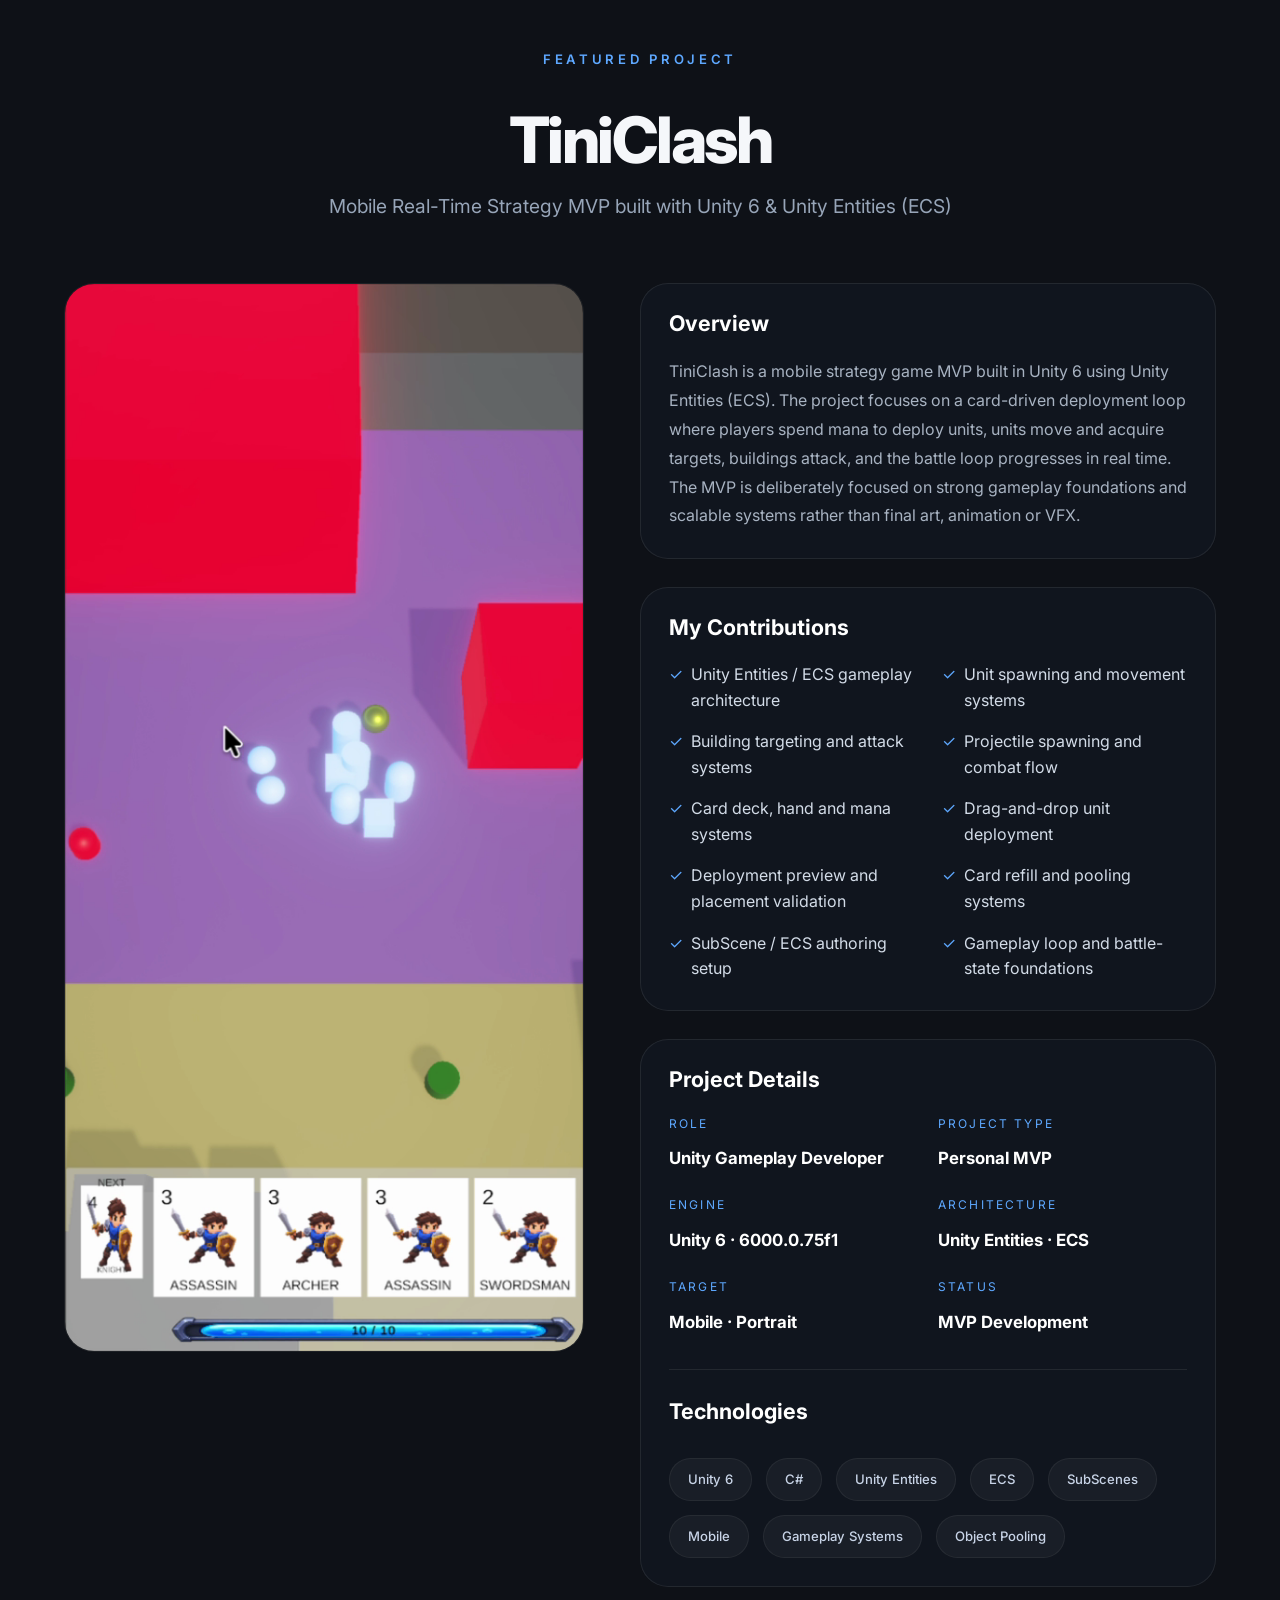
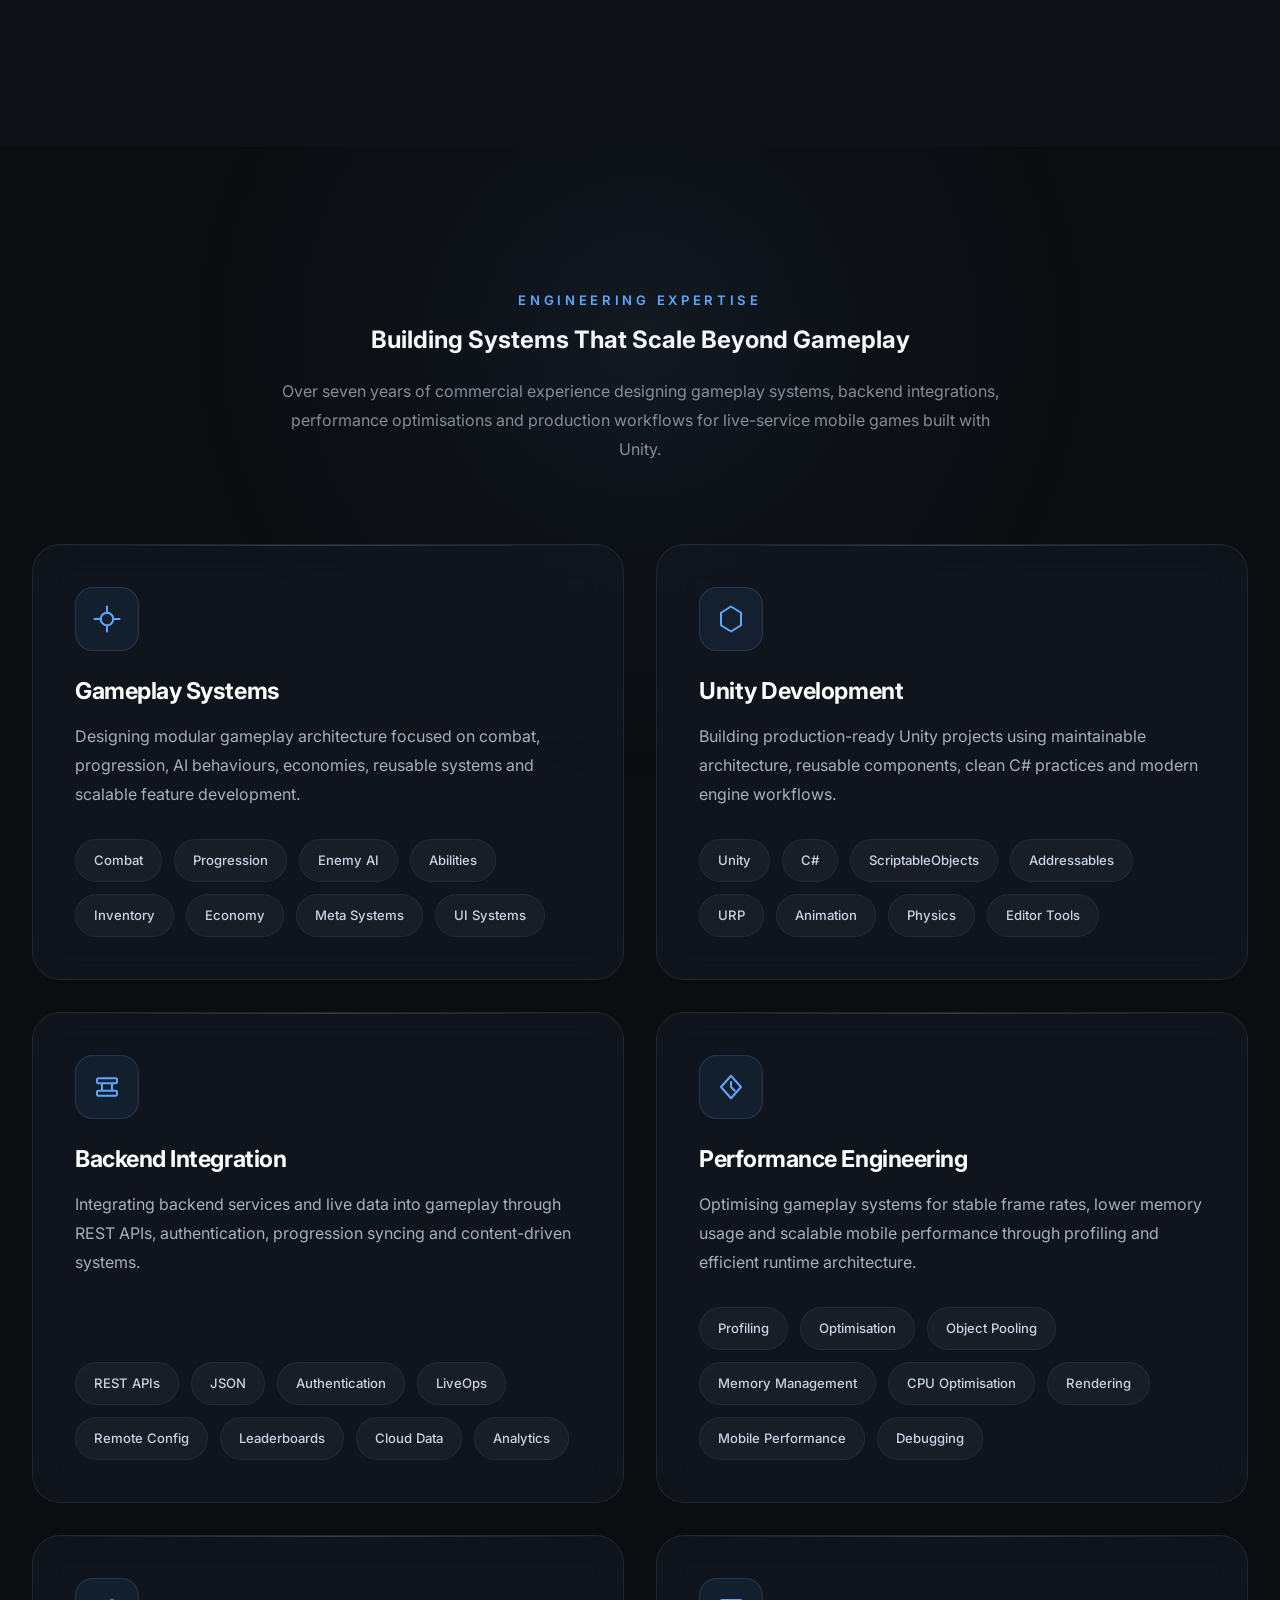
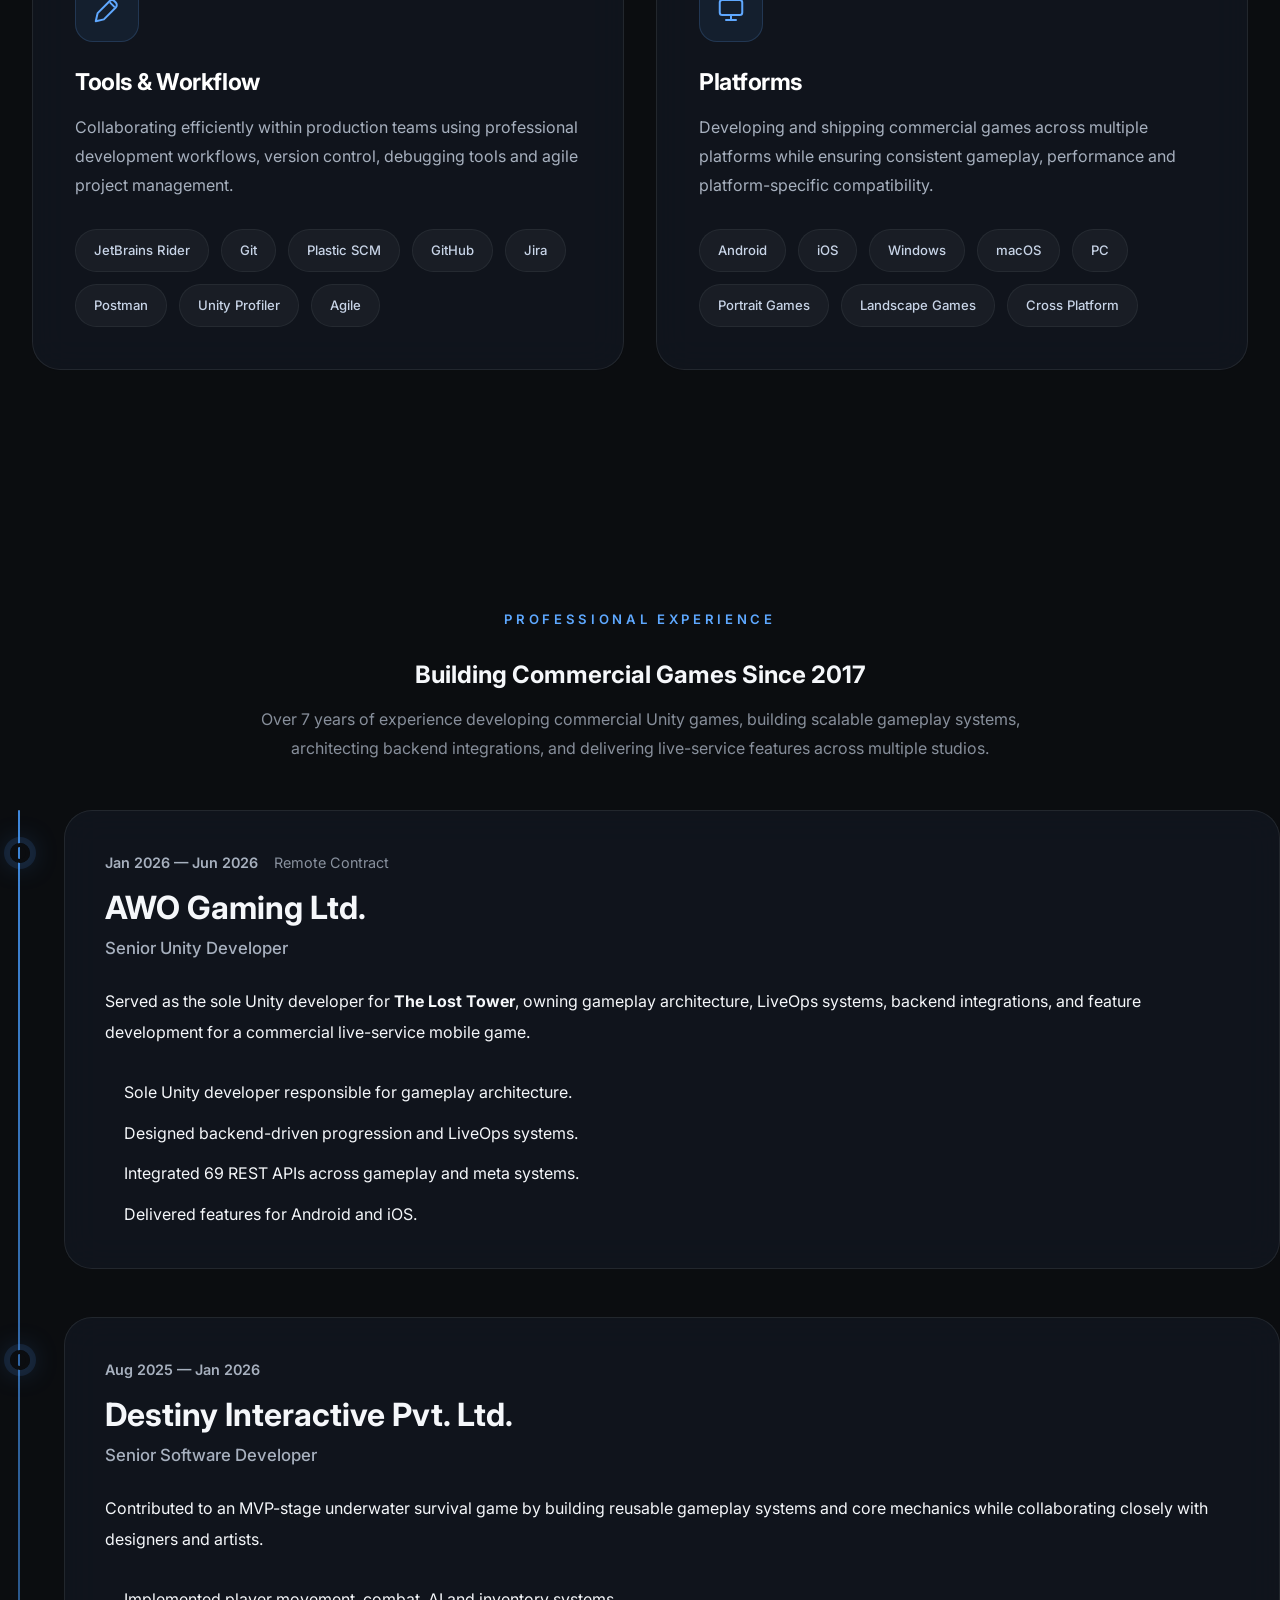
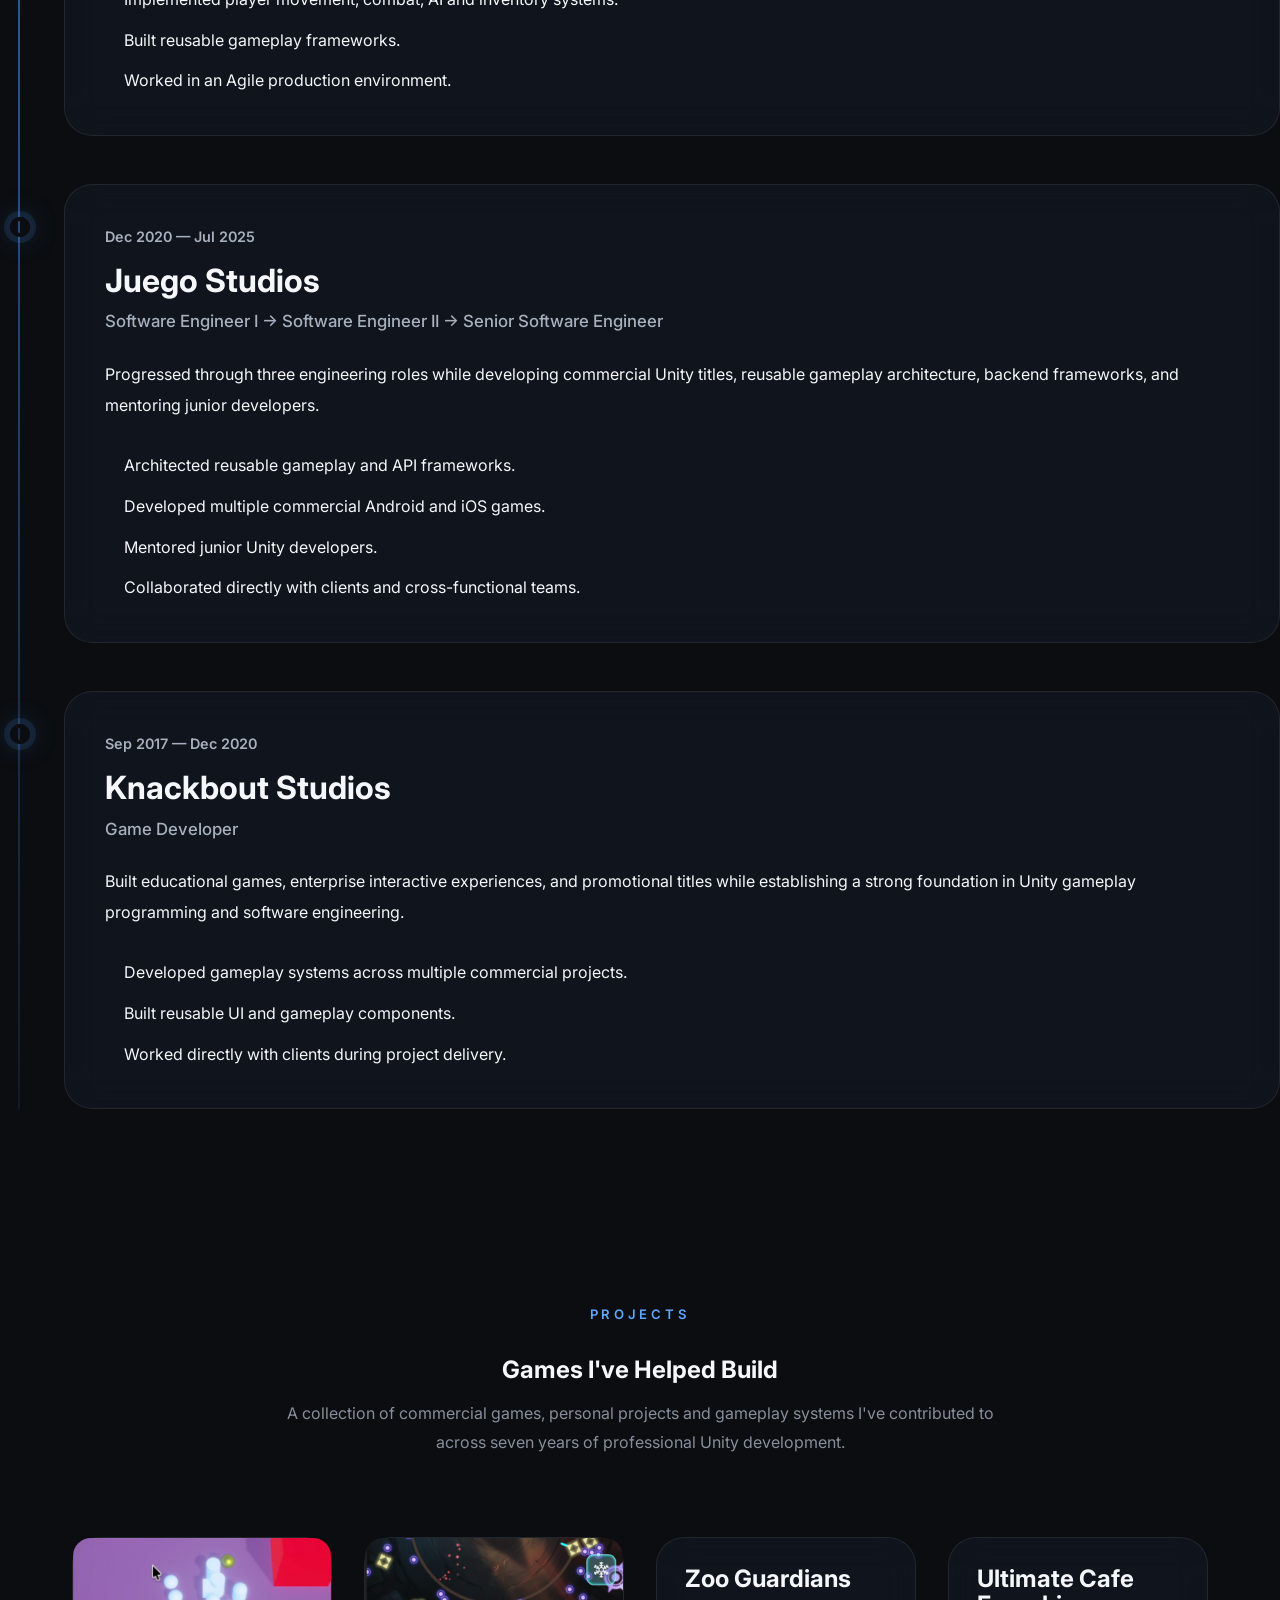
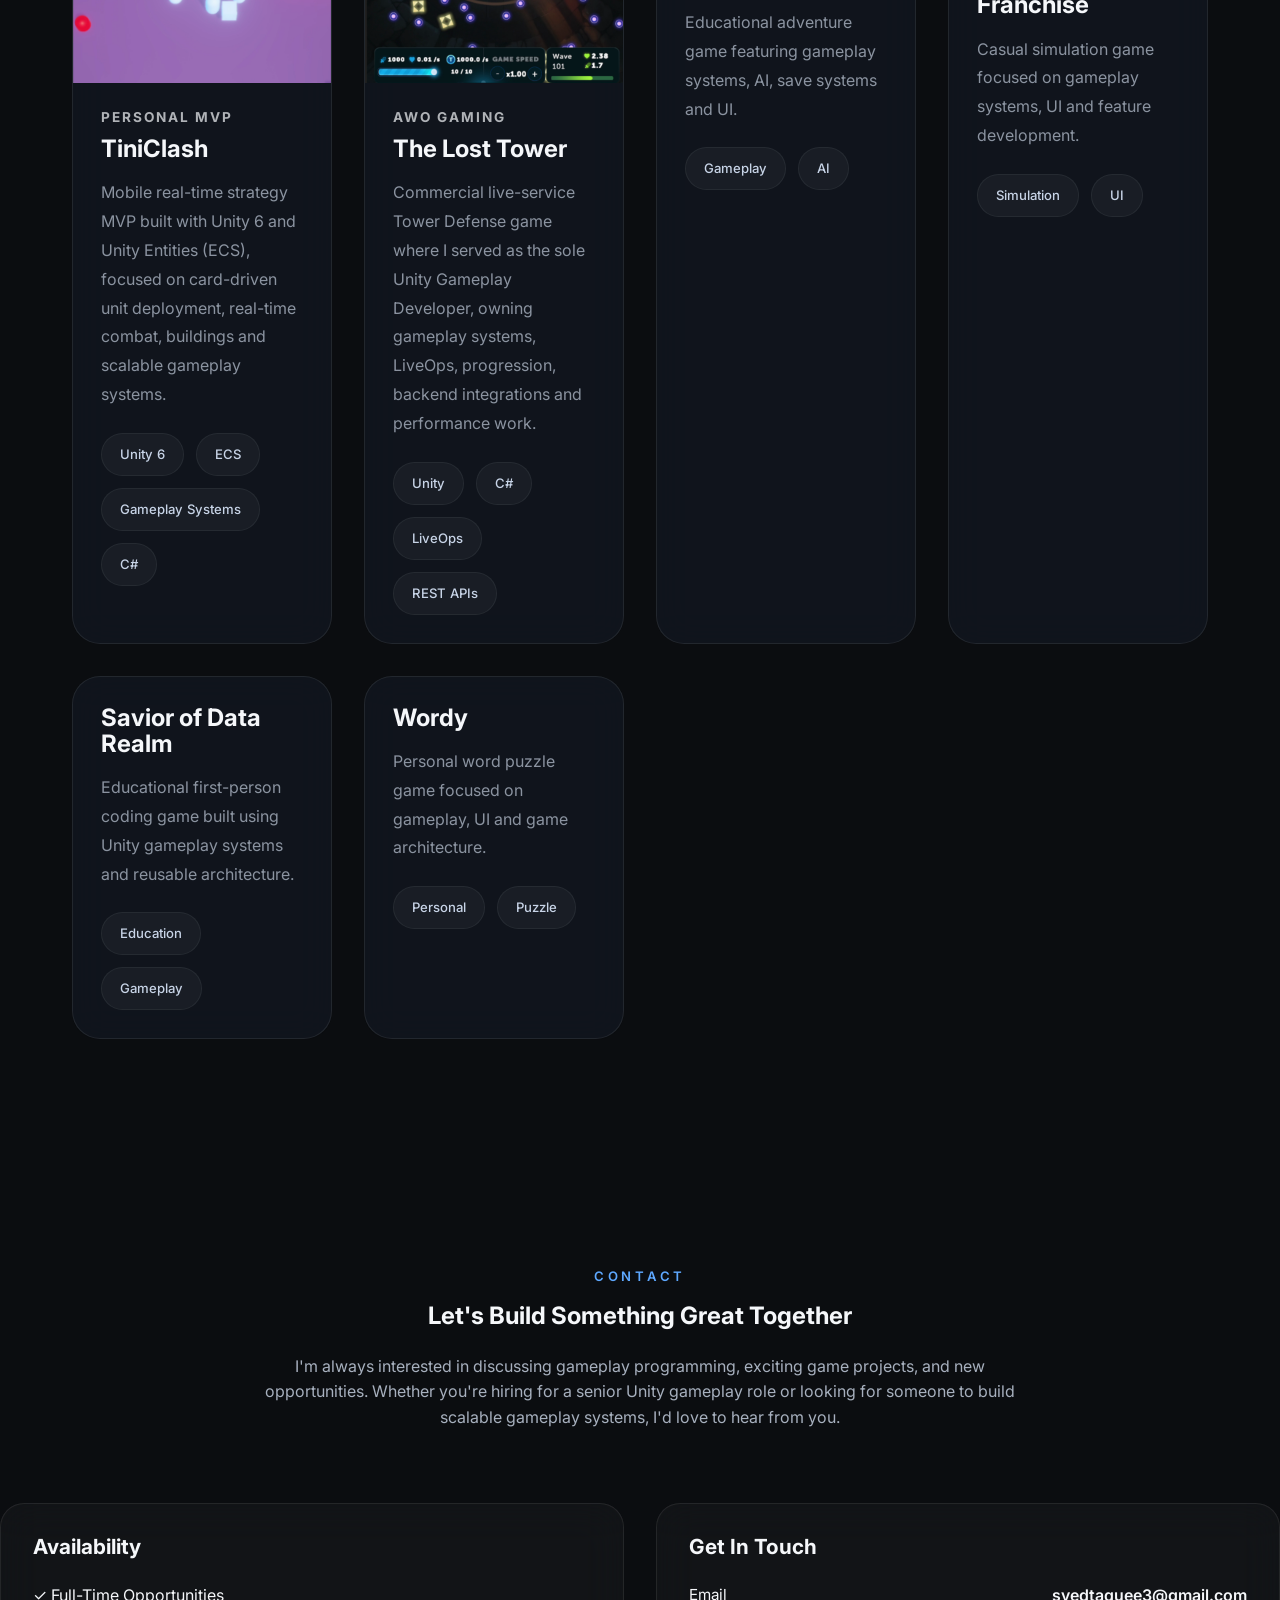
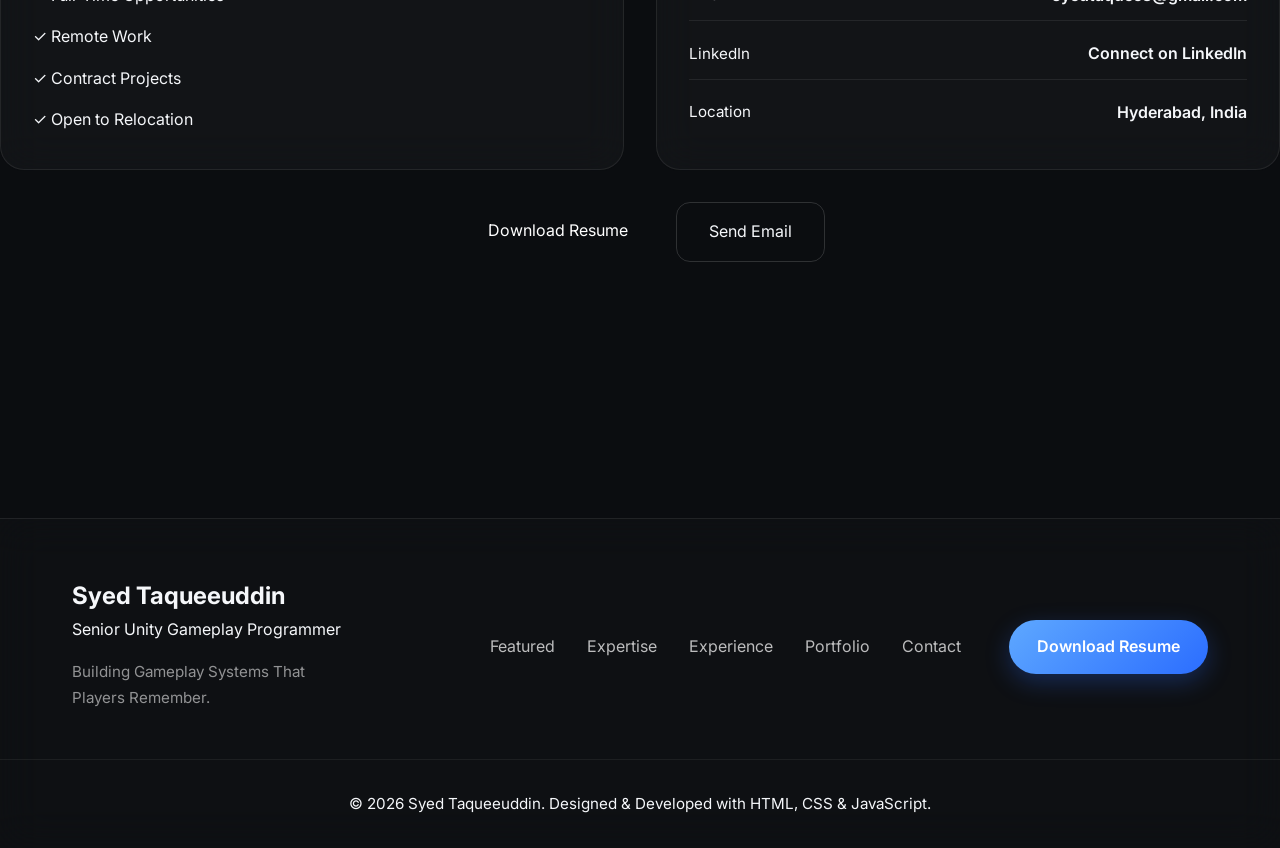
==== commit a6b2dde7: "update: tini-clash added to portfolio" ====
--- a/index.html
+++ b/index.html
@@ -9,7 +9,7 @@
 
     <title>Syed Taqueeuddin | Senior Unity Gameplay Programmer</title>
 
-    <meta name="description" content="Senior Unity Gameplay Programmer with 7+ years of commercial experience building gameplay systems, LiveOps, backend integrations, scalable architecture and commercial mobile games.">
+    <meta name="description" content="Senior Unity Gameplay Programmer with 7+ years of experience building gameplay systems, scalable Unity architecture, LiveOps, backend integrations and commercial mobile games.">
 
     <meta name="author" content="Syed Taqueeuddin">
 
--- a/assets/css/sections/featured-project.css
+++ b/assets/css/sections/featured-project.css
@@ -328,4 +328,20 @@
 
     font-weight:600;
 
-}+}
+
+/* ===========================================================
+   TINICLASH FEATURE MEDIA
+=========================================================== */
+
+.tini-clash-media {
+    padding: 0;
+    background: #0A0D12;
+}
+
+.featured-project-image {
+    display: block;
+    width: 100%;
+    height: auto;
+    border-radius: 22px;
+}
--- a/assets/css/sections/projects.css
+++ b/assets/css/sections/projects.css
@@ -516,4 +516,169 @@
 
     box-shadow: 0 12px 32px rgba(0,120,255,.18);
 
-}+}
+
+/* ===========================================================
+   PROJECT LIGHTBOX
+=========================================================== */
+
+.project-lightbox {
+
+    position: fixed;
+
+    inset: 0;
+
+    display: flex;
+
+    justify-content: center;
+
+    align-items: center;
+
+    background: rgba(0, 0, 0, .9);
+
+    opacity: 0;
+
+    visibility: hidden;
+
+    transition: opacity .25s ease, visibility .25s ease;
+
+    z-index: 9999;
+
+}
+
+.project-lightbox.active {
+
+    opacity: 1;
+
+    visibility: visible;
+
+}
+
+.project-lightbox img {
+
+    max-width: 90%;
+
+    max-height: 85vh;
+
+    border-radius: 16px;
+
+    box-shadow: 0 20px 60px rgba(0,0,0,.5);
+
+}
+
+.lightbox-close {
+
+    position: absolute;
+
+    top: 2rem;
+
+    right: 2rem;
+
+    width: 50px;
+
+    height: 50px;
+
+    border: none;
+
+    border-radius: 50%;
+
+    cursor: pointer;
+
+    font-size: 1.5rem;
+
+    color: white;
+
+    background: rgba(255,255,255,.12);
+
+}
+
+.lightbox-navigation {
+
+    position: absolute;
+
+    top: 50%;
+
+    transform: translateY(-50%);
+
+    width: 60px;
+
+    height: 60px;
+
+    border: none;
+
+    border-radius: 50%;
+
+    cursor: pointer;
+
+    font-size: 2rem;
+
+    color: white;
+
+    background: rgba(255,255,255,.12);
+
+}
+
+.lightbox-previous {
+
+    left: 2rem;
+
+}
+
+.lightbox-next {
+
+    right: 2rem;
+
+}
+
+.lightbox-close:hover,
+.lightbox-navigation:hover {
+
+    background: rgba(255,255,255,.25);
+
+}
+
+/* ===========================================================
+   PROJECT CARD MEDIA
+=========================================================== */
+
+.project-card-image {
+    margin: -1.75rem -1.75rem 1.5rem;
+    overflow: hidden;
+    border-radius: 18px 18px 0 0;
+    aspect-ratio: 16 / 9;
+}
+
+.project-card-image img {
+    width: 100%;
+    height: 100%;
+    object-fit: cover;
+    display: block;
+    transition: transform .35s ease;
+}
+
+.project-card:hover .project-card-image img {
+    transform: scale(1.035);
+}
+
+.project-card-content {
+    display: flex;
+    flex-direction: column;
+}
+
+.project-card-content .project-company {
+    margin-bottom: .45rem;
+}
+
+.project-metrics-section {
+    margin-top: 3rem;
+}
+
+.project-metrics-section .project-details-grid {
+    margin-top: 1.5rem;
+}
+
+@media (max-width: 480px) {
+    .project-card-image {
+        margin: -1.5rem -1.5rem 1.5rem;
+    }
+}
